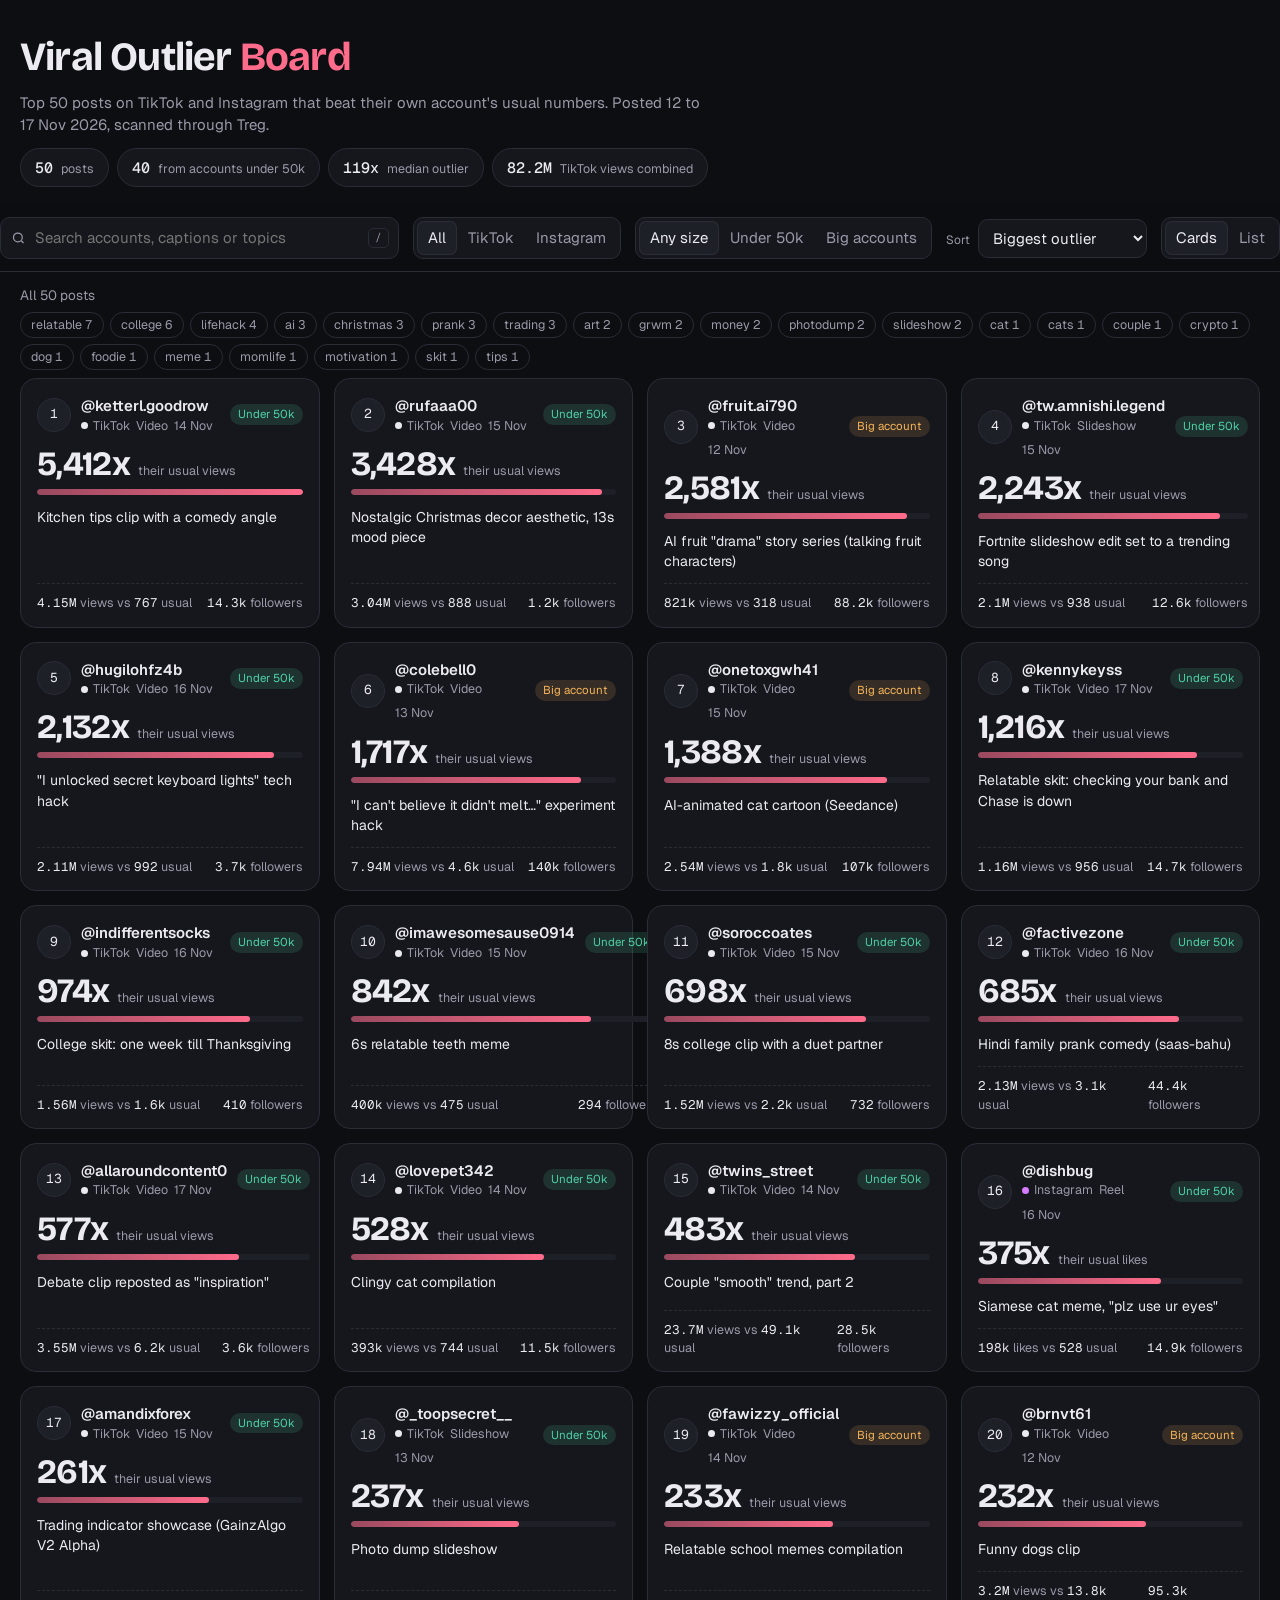
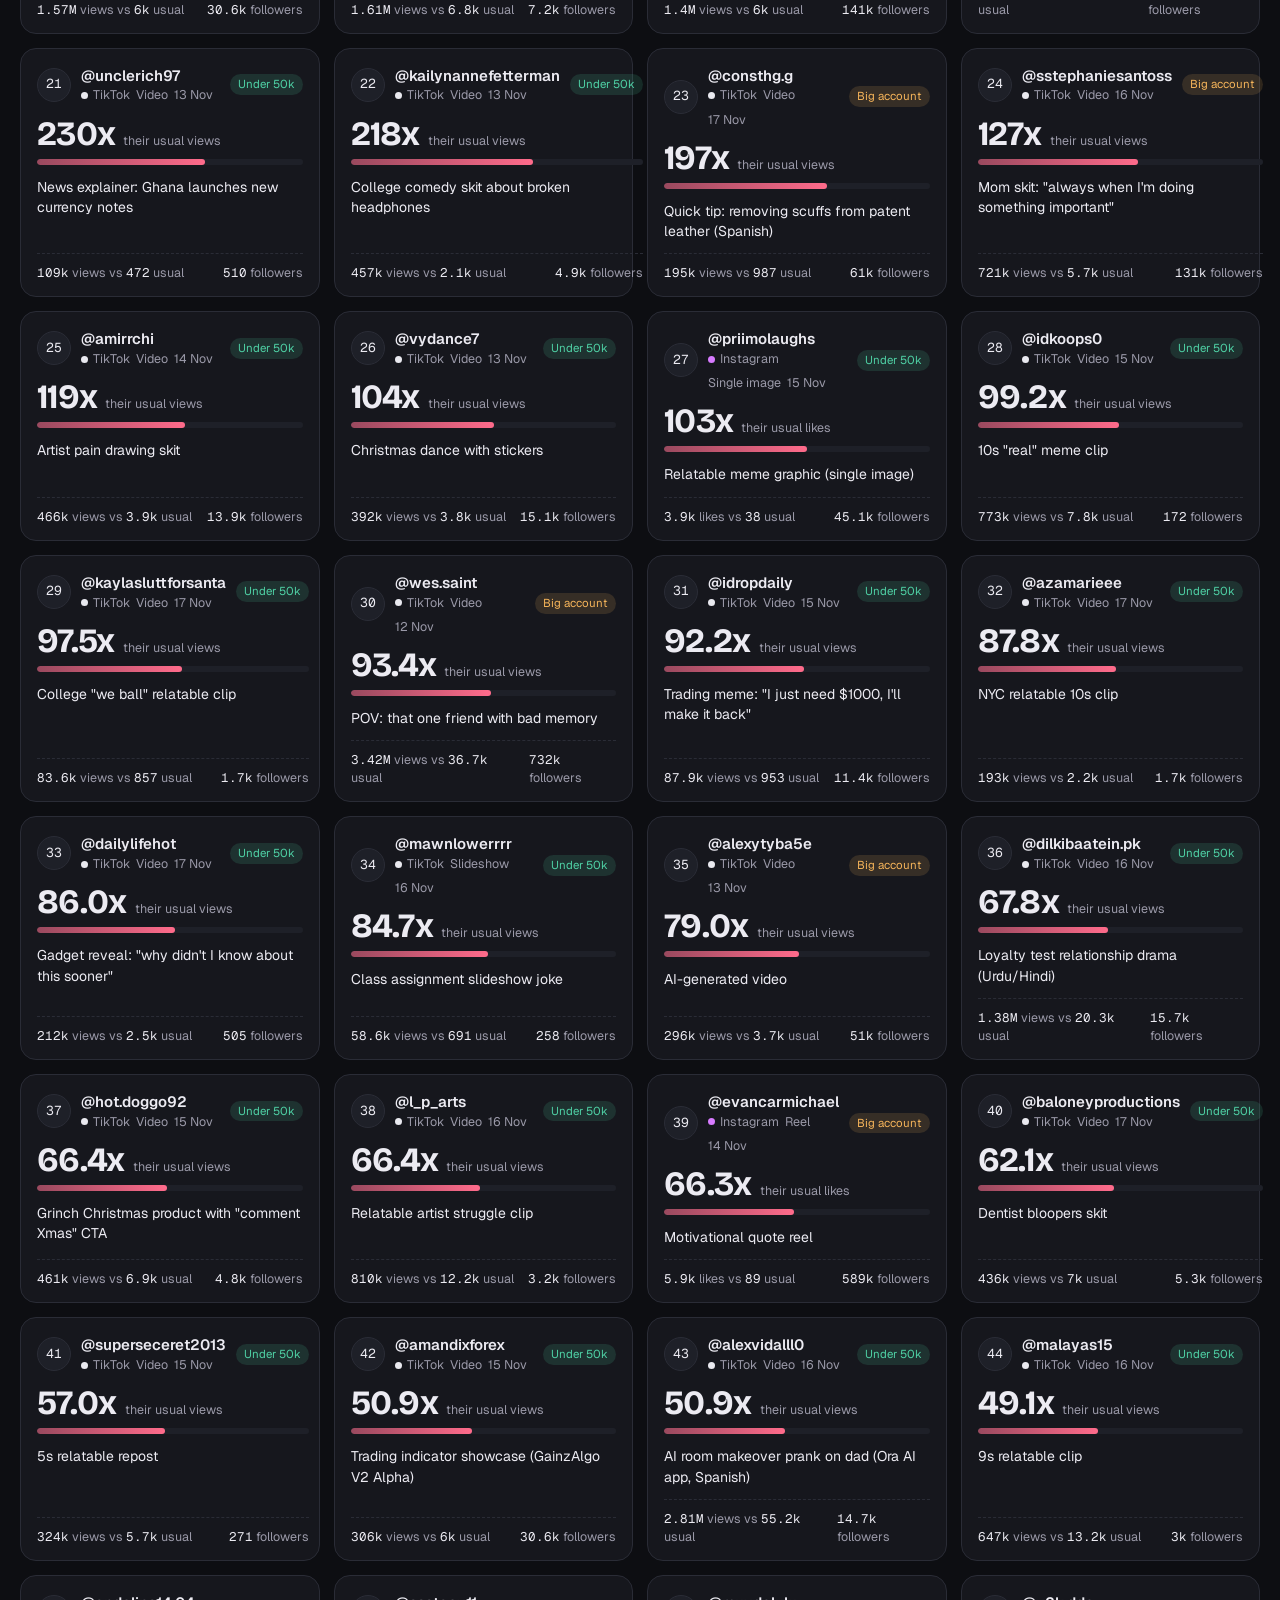
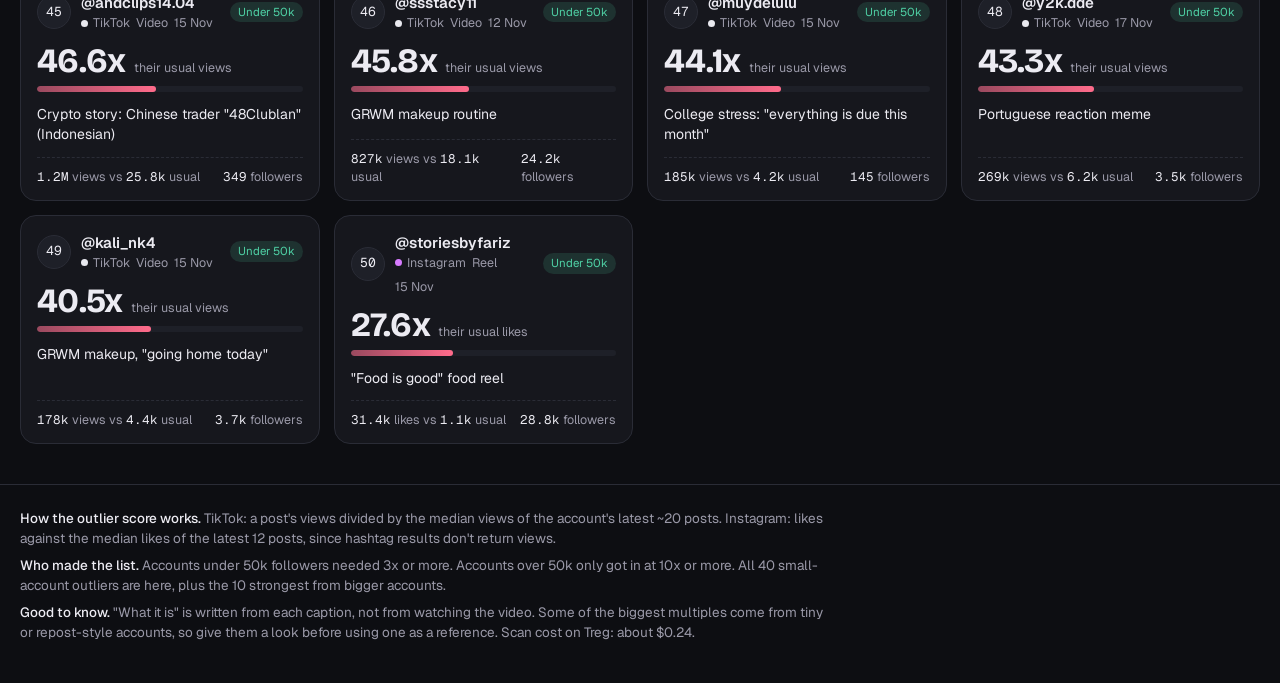
==== index.html @ 6c0274ca "Add Viral Outlier Board for the 12-17 Nov 2026 scan Browsable page of the top 50 TikTok and Instagra" ====
<!DOCTYPE html>
<html lang="en">
<head>
<meta charset="utf-8">
<meta name="viewport" content="width=device-width, initial-scale=1">
<title>Viral Outlier Board</title>
<link rel="preconnect" href="https://fonts.googleapis.com">
<link rel="preconnect" href="https://fonts.gstatic.com" crossorigin>
<link href="https://fonts.googleapis.com/css2?family=Bricolage+Grotesque:opsz,wght@12..96,500;12..96,700&family=Geist:wght@400;500;600&family=Geist+Mono:wght@400;500&display=swap" rel="stylesheet">
<style>
:root {
  /* Layout idea: slim summary, sticky filter rail, card grid that opens a side drawer per post */
  --bg: #0d0e12;
  --surface: #16171d;
  --surface-2: #1e2028;
  --line: #2a2c36;
  --text: #ecebf2;
  --muted: #9a99a8;
  --accent: #ff6b8b;
  --small: #4fd1a5;
  --big: #f5b45a;
  --tt: #e9e9ef;
  --ig: #d77bff;
  --font-display: "Bricolage Grotesque", "Segoe UI", system-ui, sans-serif;
  --font-body: "Geist", "Segoe UI", system-ui, sans-serif;
  --font-mono: "Geist Mono", ui-monospace, "SFMono-Regular", Menlo, monospace;
  color-scheme: dark;
}
* { box-sizing: border-box; }
html, body { margin: 0; background: var(--bg); color: var(--text); font-family: var(--font-body); font-size: 15px; line-height: 1.45; }
a { color: inherit; }
button, input, select { font: inherit; color: inherit; }
:focus-visible { outline: 2px solid var(--accent); outline-offset: 2px; }
.num { font-family: var(--font-mono); font-variant-numeric: tabular-nums; }

.wrap { max-width: 1320px; margin: 0 auto; padding: 0 20px; }

header.top { padding-top: 28px; padding-bottom: 18px; display: grid; gap: 18px; }
.title-row { display: flex; flex-wrap: wrap; align-items: flex-end; justify-content: space-between; gap: 12px 24px; }
h1 { font-family: var(--font-display); font-weight: 700; font-size: clamp(28px, 4vw, 40px); letter-spacing: -0.02em; margin: 0; text-wrap: balance; }
h1 span { color: var(--accent); }
.sub { color: var(--muted); margin: 6px 0 0; max-width: 68ch; }
.stats { display: flex; flex-wrap: wrap; gap: 8px; }
.stat { display: flex; align-items: baseline; gap: 8px; padding: 8px 14px; border: 1px solid var(--line); border-radius: 999px; background: var(--surface); white-space: nowrap; }
.stat b { font-family: var(--font-mono); font-weight: 500; font-size: 15px; }
.stat small { color: var(--muted); font-size: 12.5px; }

.rail { position: sticky; top: 0; z-index: 20; background: color-mix(in srgb, var(--bg) 92%, transparent); backdrop-filter: blur(8px); border-bottom: 1px solid var(--line); }
.rail-inner { display: flex; flex-wrap: wrap; align-items: center; gap: 10px 14px; padding: 12px 0; }
.search { flex: 1 1 240px; position: relative; }
.search input { width: 100%; padding: 9px 12px 9px 34px; background: var(--surface); border: 1px solid var(--line); border-radius: 10px; }
.search svg { position: absolute; left: 11px; top: 50%; transform: translateY(-50%); color: var(--muted); }
.search kbd { position: absolute; right: 10px; top: 50%; transform: translateY(-50%); font-family: var(--font-mono); font-size: 11px; color: var(--muted); border: 1px solid var(--line); border-radius: 5px; padding: 1px 6px; }
.seg { display: inline-flex; background: var(--surface); border: 1px solid var(--line); border-radius: 10px; padding: 3px; }
.seg button { border: 0; background: transparent; padding: 6px 11px; border-radius: 7px; cursor: pointer; color: var(--muted); white-space: nowrap; }
.seg button[aria-pressed="true"] { background: var(--surface-2); color: var(--text); box-shadow: inset 0 0 0 1px var(--line); }
.seg button:hover { color: var(--text); }
.ctl-label { font-size: 12px; color: var(--muted); margin-right: 4px; }
select { background: var(--surface); border: 1px solid var(--line); border-radius: 10px; padding: 8px 10px; cursor: pointer; }
.result-line { display: flex; justify-content: space-between; align-items: center; gap: 10px; padding: 14px 0 6px; color: var(--muted); font-size: 13.5px; }
.chip-row { display: flex; flex-wrap: wrap; gap: 6px; }
.chip { border: 1px solid var(--line); background: transparent; border-radius: 999px; padding: 3px 10px; font-size: 12.5px; color: var(--muted); cursor: pointer; }
.chip:hover { color: var(--text); border-color: var(--muted); }
.chip.on { color: var(--bg); background: var(--accent); border-color: var(--accent); }
.linkish { background: none; border: 0; color: var(--accent); cursor: pointer; padding: 0; font-size: 13.5px; }

/* Grid of posts */
.grid { display: grid; grid-template-columns: repeat(auto-fill, minmax(290px, 1fr)); gap: 14px; padding: 8px 0 40px; }
.card { position: relative; display: grid; grid-template-rows: auto auto 1fr auto; gap: 12px; text-align: left; padding: 16px 16px 14px; background: var(--surface); border: 1px solid var(--line); border-radius: 16px; cursor: pointer; transition: border-color .15s, transform .15s; }
.card:hover { border-color: #444756; transform: translateY(-2px); }
.card-head { display: flex; align-items: center; gap: 10px; }
.rank { flex: none; width: 34px; height: 34px; border-radius: 50%; display: grid; place-items: center; font-family: var(--font-mono); font-size: 13px; background: var(--surface-2); border: 1px solid var(--line); }
.who { min-width: 0; flex: 1; }
.handle { font-weight: 600; white-space: nowrap; overflow: hidden; text-overflow: ellipsis; }
.meta { color: var(--muted); font-size: 12.5px; display: flex; gap: 6px; flex-wrap: wrap; }
.plat { display: inline-flex; align-items: center; gap: 5px; }
.dot { width: 7px; height: 7px; border-radius: 50%; display: inline-block; }
.dot.tt { background: var(--tt); }
.dot.ig { background: var(--ig); }
.size-tag { font-size: 11.5px; padding: 2px 8px; border-radius: 999px; white-space: nowrap; }
.size-tag.small { color: var(--small); background: color-mix(in srgb, var(--small) 14%, transparent); }
.size-tag.big { color: var(--big); background: color-mix(in srgb, var(--big) 14%, transparent); }

.hero { display: grid; gap: 8px; }
.mult { display: flex; align-items: baseline; gap: 8px; }
.mult b { font-family: var(--font-display); font-weight: 700; font-size: 34px; letter-spacing: -0.02em; line-height: 1; }
.mult small { color: var(--muted); font-size: 12.5px; }
.meter { height: 6px; border-radius: 999px; background: var(--surface-2); overflow: hidden; }
.meter i { display: block; height: 100%; border-radius: 999px; background: linear-gradient(90deg, color-mix(in srgb, var(--accent) 55%, transparent), var(--accent)); }
.note { margin: 0; color: var(--text); font-size: 14px; }
.foot { display: flex; justify-content: space-between; align-items: center; gap: 8px; padding-top: 10px; border-top: 1px dashed var(--line); font-size: 12.5px; color: var(--muted); }
.foot .num { color: var(--text); }

/* List view */
.list { display: none; padding: 8px 0 40px; }
.list.show { display: block; }
.grid.hide { display: none; }
.row { display: grid; grid-template-columns: 44px minmax(150px, 1.3fr) 110px 100px minmax(160px, 2fr) 120px 100px; gap: 12px; align-items: center; padding: 10px 12px; border-bottom: 1px solid var(--line); cursor: pointer; }
.row:hover { background: var(--surface); }
.row.head { cursor: default; color: var(--muted); font-size: 12px; text-transform: uppercase; letter-spacing: .04em; position: sticky; top: 61px; background: var(--bg); z-index: 5; }
.row.head:hover { background: var(--bg); }
.row .r-mult { font-family: var(--font-display); font-weight: 700; font-size: 18px; }
.row .ellip { white-space: nowrap; overflow: hidden; text-overflow: ellipsis; }
.list-scroll { overflow-x: auto; }
.list-scroll > div { min-width: 860px; }

.empty { padding: 60px 0; text-align: center; color: var(--muted); display: none; }
.empty.show { display: block; }

/* Drawer */
.scrim { position: fixed; inset: 0; background: rgba(5,5,8,.6); opacity: 0; pointer-events: none; transition: opacity .2s; z-index: 40; }
.scrim.open { opacity: 1; pointer-events: auto; }
.drawer { position: fixed; top: 0; right: 0; height: 100%; width: min(480px, 100%); background: var(--surface); border-left: 1px solid var(--line); transform: translateX(100%); transition: transform .22s ease; z-index: 50; display: flex; flex-direction: column; }
.drawer.open { transform: translateX(0); }
.d-top { display: flex; align-items: center; justify-content: space-between; gap: 8px; padding: 14px 16px; border-bottom: 1px solid var(--line); }
.d-nav { display: flex; gap: 6px; }
.icon-btn { width: 34px; height: 34px; display: grid; place-items: center; border-radius: 50%; border: 1px solid var(--line); background: var(--surface-2); cursor: pointer; }
.icon-btn:hover { border-color: var(--muted); }
.icon-btn:disabled { opacity: .35; cursor: default; }
.d-body { padding: 18px 18px 28px; overflow-y: auto; display: grid; gap: 20px; align-content: start; }
.d-title { display: grid; gap: 6px; }
.d-title h2 { font-family: var(--font-display); font-size: 24px; margin: 0; letter-spacing: -0.01em; word-break: break-word; }
.d-big { display: flex; align-items: baseline; gap: 10px; }
.d-big b { font-family: var(--font-display); font-size: 52px; line-height: 1; letter-spacing: -0.03em; color: var(--accent); }
.compare { display: grid; gap: 10px; }
.cmp-row { display: grid; grid-template-columns: 96px 1fr auto; gap: 10px; align-items: center; font-size: 13px; }
.cmp-row .bar { height: 10px; border-radius: 999px; background: var(--surface-2); overflow: hidden; }
.cmp-row .bar i { display: block; height: 100%; border-radius: 999px; }
.facts { display: grid; grid-template-columns: 1fr 1fr; gap: 1px; background: var(--line); border: 1px solid var(--line); border-radius: 12px; overflow: hidden; }
.fact { background: var(--surface); padding: 10px 12px; display: grid; gap: 2px; }
.fact small { color: var(--muted); font-size: 12px; }
.section-label { font-size: 12px; color: var(--muted); text-transform: uppercase; letter-spacing: .05em; margin: 0 0 6px; }
.caption { margin: 0; padding: 12px 14px; background: var(--surface-2); border-radius: 12px; font-size: 13.5px; color: var(--text); word-break: break-word; }
.actions { display: flex; flex-wrap: wrap; gap: 8px; }
.btn { display: inline-flex; align-items: center; gap: 8px; padding: 10px 16px; border-radius: 999px; border: 1px solid var(--line); background: var(--surface-2); text-decoration: none; cursor: pointer; font-weight: 500; }
.btn.primary { background: var(--accent); border-color: var(--accent); color: #1a0a10; }
.btn:hover { filter: brightness(1.08); }
.embed { border-radius: 14px; overflow: hidden; border: 1px solid var(--line); background: #000; }
.embed iframe { display: block; width: 100%; border: 0; }
.embed-note { font-size: 12.5px; color: var(--muted); margin: 0; }
.toast { position: fixed; left: 50%; bottom: 24px; transform: translateX(-50%) translateY(20px); background: var(--text); color: var(--bg); padding: 8px 16px; border-radius: 999px; font-size: 13.5px; opacity: 0; transition: all .2s; z-index: 60; pointer-events: none; }
.toast.show { opacity: 1; transform: translateX(-50%) translateY(0); }

footer.method { border-top: 1px solid var(--line); padding-top: 24px; padding-bottom: 40px; color: var(--muted); font-size: 13.5px; display: grid; gap: 8px; }
footer.method p { margin: 0; max-width: 90ch; }
footer.method b { color: var(--text); font-weight: 500; }

@media (max-width: 640px) {
  .seg button { padding: 6px 8px; }
  .d-big b { font-size: 44px; }
  .row.head { top: 0; }
}
@media (prefers-reduced-motion: reduce) {
  * { transition: none !important; }
}
</style>
</head>
<body>
<header class="top wrap">
  <div class="title-row">
    <div>
      <h1>Viral Outlier <span>Board</span></h1>
      <p class="sub">Top 50 posts on TikTok and Instagram that beat their own account's usual numbers. Posted 12 to 17 Nov 2026, scanned through Treg.</p>
    </div>
    <div class="stats" id="stats"></div>
  </div>
</header>

<div class="rail">
  <div class="wrap rail-inner">
    <label class="search" for="q">
      <svg width="15" height="15" viewBox="0 0 24 24" fill="none" stroke="currentColor" stroke-width="2" aria-hidden="true"><circle cx="11" cy="11" r="7"/><path d="m20 20-3.5-3.5"/></svg>
      <input id="q" type="search" placeholder="Search accounts, captions or topics" autocomplete="off">
      <kbd>/</kbd>
    </label>
    <div class="seg" role="group" aria-label="Platform" id="segPlat">
      <button type="button" data-v="all" aria-pressed="true">All</button>
      <button type="button" data-v="TikTok" aria-pressed="false">TikTok</button>
      <button type="button" data-v="Instagram" aria-pressed="false">Instagram</button>
    </div>
    <div class="seg" role="group" aria-label="Account size" id="segSize">
      <button type="button" data-v="all" aria-pressed="true">Any size</button>
      <button type="button" data-v="small" aria-pressed="false">Under 50k</button>
      <button type="button" data-v="big" aria-pressed="false">Big accounts</button>
    </div>
    <div>
      <label class="ctl-label" for="sort">Sort</label>
      <select id="sort">
        <option value="mult">Biggest outlier</option>
        <option value="metric">Most views / likes</option>
        <option value="newest">Newest first</option>
        <option value="followers">Smallest account</option>
      </select>
    </div>
    <div class="seg" role="group" aria-label="View" id="segView">
      <button type="button" data-v="grid" aria-pressed="true">Cards</button>
      <button type="button" data-v="list" aria-pressed="false">List</button>
    </div>
  </div>
</div>

<main class="wrap">
  <div class="result-line">
    <span id="count"></span>
    <button type="button" class="linkish" id="reset" hidden>Clear filters</button>
  </div>
  <div class="chip-row" id="topics" aria-label="Filter by topic"></div>
  <div class="grid" id="grid"></div>
  <div class="list" id="list"><div class="list-scroll"><div id="listInner"></div></div></div>
  <div class="empty" id="empty">No posts match these filters. <button type="button" class="linkish" id="reset2">Clear filters</button></div>
</main>

<footer class="method wrap">
  <p><b>How the outlier score works.</b> TikTok: a post's views divided by the median views of the account's latest ~20 posts. Instagram: likes against the median likes of the latest 12 posts, since hashtag results don't return views.</p>
  <p><b>Who made the list.</b> Accounts under 50k followers needed 3x or more. Accounts over 50k only got in at 10x or more. All 40 small-account outliers are here, plus the 10 strongest from bigger accounts.</p>
  <p><b>Good to know.</b> "What it is" is written from each caption, not from watching the video. Some of the biggest multiples come from tiny or repost-style accounts, so give them a look before using one as a reference. Scan cost on Treg: about $0.24.</p>
</footer>

<div class="scrim" id="scrim"></div>
<aside class="drawer" id="drawer" aria-hidden="true" aria-labelledby="dHandle">
  <div class="d-top">
    <div class="d-nav">
      <button type="button" class="icon-btn" id="prev" aria-label="Previous post">
        <svg width="16" height="16" viewBox="0 0 24 24" fill="none" stroke="currentColor" stroke-width="2" aria-hidden="true"><path d="m15 18-6-6 6-6"/></svg>
      </button>
      <button type="button" class="icon-btn" id="next" aria-label="Next post">
        <svg width="16" height="16" viewBox="0 0 24 24" fill="none" stroke="currentColor" stroke-width="2" aria-hidden="true"><path d="m9 18 6-6-6-6"/></svg>
      </button>
    </div>
    <span class="meta" id="dPos"></span>
    <button type="button" class="icon-btn" id="close" aria-label="Close">
      <svg width="16" height="16" viewBox="0 0 24 24" fill="none" stroke="currentColor" stroke-width="2" aria-hidden="true"><path d="M18 6 6 18M6 6l12 12"/></svg>
    </button>
  </div>
  <div class="d-body" id="dBody"></div>
</aside>
<div class="toast" id="toast" role="status" aria-live="polite"></div>

<script>
const DATA = [{"rank": 1, "handle": "ketterl.goodrow", "platform": "TikTok", "format": "Video", "mult": 5412.3, "metric": 4151237, "median": 767, "followers": 14338, "small": true, "posted": "2026-11-14", "url": "https://www.tiktok.com/@ketterl.goodrow/video/7707971933253553422", "note": "Kitchen tips clip with a comedy angle", "caption": "Kitchen tips #funnyvideo #tips #cooking", "topic": "lifehack", "basis": "views", "postId": "7707971933253553422", "duration": 0}, {"rank": 2, "handle": "rufaaa00", "platform": "TikTok", "format": "Video", "mult": 3428.3, "metric": 3044360, "median": 888, "followers": 1219, "small": true, "posted": "2026-11-15", "url": "https://www.tiktok.com/@rufaaa00/video/7708205983478091021", "note": "Nostalgic Christmas decor aesthetic, 13s mood piece", "caption": "#christmas #nostalgia #christmasdecor #aesthetic #winter", "topic": "christmas", "basis": "views", "postId": "7708205983478091021", "duration": 13}, {"rank": 3, "handle": "fruit.ai790", "platform": "TikTok", "format": "Video", "mult": 2580.5, "metric": 820598, "median": 318, "followers": 88160, "small": false, "posted": "2026-11-12", "url": "https://www.tiktok.com/@fruit.ai790/video/7707271216750513438", "note": "AI fruit \"drama\" story series (talking fruit characters)", "caption": "#fruitai #aifruit #fruitdrama #aifruitstories", "topic": "ai", "basis": "views", "postId": "7707271216750513438", "duration": 90}, {"rank": 4, "handle": "tw.amnishi.legend", "platform": "TikTok", "format": "Slideshow", "mult": 2242.6, "metric": 2103593, "median": 938, "followers": 12609, "small": true, "posted": "2026-11-15", "url": "https://www.tiktok.com/@tw.amnishi.legend/video/7708309104938290440", "note": "Fortnite slideshow edit set to a trending song", "caption": "Fortnite PirateToken edit, song: Cradles (Hoodtrap), #slideshow", "topic": "slideshow", "basis": "views", "postId": "7708309104938290440", "duration": 12}, {"rank": 5, "handle": "hugilohfz4b", "platform": "TikTok", "format": "Video", "mult": 2131.9, "metric": 2114837, "median": 992, "followers": 3689, "small": true, "posted": "2026-11-16", "url": "https://www.tiktok.com/@hugilohfz4b/video/7708780044482563350", "note": "\"I unlocked secret keyboard lights\" tech hack", "caption": "I Unlocked Secret Keyboard Lights! #lifehacks #DIY #keyboard", "topic": "lifehack", "basis": "views", "postId": "7708780044482563350", "duration": 11}, {"rank": 6, "handle": "colebell0", "platform": "TikTok", "format": "Video", "mult": 1716.5, "metric": 7935365, "median": 4623, "followers": 139678, "small": false, "posted": "2026-11-13", "url": "https://www.tiktok.com/@colebell0/video/7707461903852784909", "note": "\"I can't believe it didn't melt…\" experiment hack", "caption": "I can't believe it didn't melt… #lifehackvideo #factorcap", "topic": "lifehack", "basis": "views", "postId": "7707461903852784909", "duration": 64}, {"rank": 7, "handle": "onetoxgwh41", "platform": "TikTok", "format": "Video", "mult": 1387.5, "metric": 2539149, "median": 1830, "followers": 107380, "small": false, "posted": "2026-11-15", "url": "https://www.tiktok.com/@onetoxgwh41/video/7708101783004007694", "note": "AI-animated cat cartoon (Seedance)", "caption": "#ai #animation #cartoon #seedance (AI cat cartoon)", "topic": "ai", "basis": "views", "postId": "7708101783004007694", "duration": 27}, {"rank": 8, "handle": "kennykeyss", "platform": "TikTok", "format": "Video", "mult": 1216.3, "metric": 1162813, "median": 956, "followers": 14734, "small": true, "posted": "2026-11-17", "url": "https://www.tiktok.com/@kennykeyss/video/7708836299058449695", "note": "Relatable skit: checking your bank and Chase is down", "caption": "When you check your bank account and Chase decides it's taking the day off", "topic": "money", "basis": "views", "postId": "7708836299058449695", "duration": 11}, {"rank": 9, "handle": "indifferentsocks", "platform": "TikTok", "format": "Video", "mult": 973.8, "metric": 1557027, "median": 1599, "followers": 410, "small": true, "posted": "2026-11-16", "url": "https://www.tiktok.com/@indifferentsocks/video/7708611494044388639", "note": "College skit: one week till Thanksgiving", "caption": "One week till Thanksgiving and that's not soon enough #college", "topic": "college", "basis": "views", "postId": "7708611494044388639", "duration": 33}, {"rank": 10, "handle": "imawesomesause0914", "platform": "TikTok", "format": "Video", "mult": 842.2, "metric": 400025, "median": 475, "followers": 294, "small": true, "posted": "2026-11-15", "url": "https://www.tiktok.com/@imawesomesause0914/video/7708159740999683359", "note": "6s relatable teeth meme", "caption": "So relatable #relatable #teeth #funny", "topic": "relatable", "basis": "views", "postId": "7708159740999683359", "duration": 6}, {"rank": 11, "handle": "soroccoates", "platform": "TikTok", "format": "Video", "mult": 698.3, "metric": 1523711, "median": 2182, "followers": 732, "small": true, "posted": "2026-11-15", "url": "https://www.tiktok.com/@soroccoates/video/7708094630235098382", "note": "8s college clip with a duet partner", "caption": "#fyp #college @tommy dinardo", "topic": "college", "basis": "views", "postId": "7708094630235098382", "duration": 8}, {"rank": 12, "handle": "factivezone", "platform": "TikTok", "format": "Video", "mult": 685.3, "metric": 2131842, "median": 3111, "followers": 44395, "small": true, "posted": "2026-11-16", "url": "https://www.tiktok.com/@factivezone/video/7708600313745378590", "note": "Hindi family prank comedy (saas-bahu)", "caption": "Tiktok Foryou Trick / Funny pranks videos #comedyindia #saasbahu", "topic": "prank", "basis": "views", "postId": "7708600313745378590", "duration": 118}, {"rank": 13, "handle": "allaroundcontent0", "platform": "TikTok", "format": "Video", "mult": 576.6, "metric": 3548883, "median": 6155, "followers": 3560, "small": true, "posted": "2026-11-17", "url": "https://www.tiktok.com/@allaroundcontent0/video/7708799793677585694", "note": "Debate clip reposted as \"inspiration\"", "caption": "Inspiration #myron #Love #debate #college", "topic": "college", "basis": "views", "postId": "7708799793677585694", "duration": 59}, {"rank": 14, "handle": "lovepet342", "platform": "TikTok", "format": "Video", "mult": 527.8, "metric": 392694, "median": 744, "followers": 11491, "small": true, "posted": "2026-11-14", "url": "https://www.tiktok.com/@lovepet342/video/7707961737399651614", "note": "Clingy cat compilation", "caption": "When you have clingy cat #funny #cat #catsoftiktok", "topic": "cat", "basis": "views", "postId": "7707961737399651614", "duration": 112}, {"rank": 15, "handle": "twins_street", "platform": "TikTok", "format": "Video", "mult": 482.9, "metric": 23706775, "median": 49092, "followers": 28503, "small": true, "posted": "2026-11-14", "url": "https://www.tiktok.com/@twins_street/video/7708024943325220128", "note": "Couple \"smooth\" trend, part 2", "caption": "Partie 2 : Smooth #couple #viral #trend", "topic": "couple", "basis": "views", "postId": "7708024943325220128", "duration": 7}, {"rank": 16, "handle": "dishbug", "platform": "Instagram", "format": "Reel", "mult": 375.4, "metric": 198230, "median": 528, "followers": 14855, "small": true, "posted": "2026-11-16", "url": "https://www.instagram.com/p/Dfxp0xUNhfk/", "note": "Siamese cat meme, \"plz use ur eyes\"", "caption": "plz use ur eyes.. #cats #siamesecat", "topic": "cats", "basis": "likes", "postId": "Dfxp0xUNhfk", "duration": null}, {"rank": 17, "handle": "amandixforex", "platform": "TikTok", "format": "Video", "mult": 260.8, "metric": 1567482, "median": 6011, "followers": 30592, "small": true, "posted": "2026-11-15", "url": "https://www.tiktok.com/@amandixforex/video/7708187120459943182", "note": "Trading indicator showcase (GainzAlgo V2 Alpha)", "caption": "I always use the Gainzalgo V2 Alpha indicator #crypto #forex #tradingview", "topic": "trading", "basis": "views", "postId": "7708187120459943182", "duration": 51}, {"rank": 18, "handle": "_toopsecret__", "platform": "TikTok", "format": "Slideshow", "mult": 236.9, "metric": 1605285, "median": 6775, "followers": 7227, "small": true, "posted": "2026-11-13", "url": "https://www.tiktok.com/@_toopsecret__/video/7707364605227453718", "note": "Photo dump slideshow", "caption": "#dump #anuel #photosdumps (photo dump)", "topic": "photodump", "basis": "views", "postId": "7707364605227453718", "duration": 38}, {"rank": 19, "handle": "fawizzy_official", "platform": "TikTok", "format": "Video", "mult": 233.2, "metric": 1403677, "median": 6020, "followers": 140519, "small": false, "posted": "2026-11-14", "url": "https://www.tiktok.com/@fawizzy_official/video/7708009634858061062", "note": "Relatable school memes compilation", "caption": "relatable school memes #fyp #joke", "topic": "relatable", "basis": "views", "postId": "7708009634858061062", "duration": 12}, {"rank": 20, "handle": "brnvt61", "platform": "TikTok", "format": "Video", "mult": 232.1, "metric": 3203017, "median": 13799, "followers": 95320, "small": false, "posted": "2026-11-12", "url": "https://www.tiktok.com/@brnvt61/video/7707238098500865293", "note": "Funny dogs clip", "caption": "The dogs #dogsoftiktok #dogsfunny", "topic": "dog", "basis": "views", "postId": "7707238098500865293", "duration": 16}, {"rank": 21, "handle": "unclerich97", "platform": "TikTok", "format": "Video", "mult": 230.2, "metric": 108677, "median": 472, "followers": 510, "small": true, "posted": "2026-11-13", "url": "https://www.tiktok.com/@unclerich97/video/7707332870855003412", "note": "News explainer: Ghana launches new currency notes", "caption": "BREAKING NEWS FROM GHANA! Ghana has officially launched its new currency notes", "topic": "money", "basis": "views", "postId": "7707332870855003412", "duration": 22}, {"rank": 22, "handle": "kailynannefetterman", "platform": "TikTok", "format": "Video", "mult": 218.3, "metric": 456874, "median": 2093, "followers": 4877, "small": true, "posted": "2026-11-13", "url": "https://www.tiktok.com/@kailynannefetterman/video/7707414976054463774", "note": "College comedy skit about broken headphones", "caption": "Featuring a big knot on my broken headphones #comedy #skit #college", "topic": "college", "basis": "views", "postId": "7707414976054463774", "duration": 21}, {"rank": 23, "handle": "consthg.g", "platform": "TikTok", "format": "Video", "mult": 197.2, "metric": 194672, "median": 987, "followers": 60966, "small": false, "posted": "2026-11-17", "url": "https://www.tiktok.com/@consthg.g/video/7708867862059830546", "note": "Quick tip: removing scuffs from patent leather (Spanish)", "caption": "La solución más rápida para quitar esos molestos rayones del charol #tips #zapatos", "topic": "tips", "basis": "views", "postId": "7708867862059830546", "duration": 16}, {"rank": 24, "handle": "sstephaniesantoss", "platform": "TikTok", "format": "Video", "mult": 126.8, "metric": 720665, "median": 5684, "followers": 131275, "small": false, "posted": "2026-11-16", "url": "https://www.tiktok.com/@sstephaniesantoss/video/7708501475143503134", "note": "Mom skit: \"always when I'm doing something important\"", "caption": "It's always when I'm doing something important #MomsofTikTok", "topic": "momlife", "basis": "views", "postId": "7708501475143503134", "duration": 24}, {"rank": 25, "handle": "amirrchi", "platform": "TikTok", "format": "Video", "mult": 119.4, "metric": 466247, "median": 3904, "followers": 13879, "small": true, "posted": "2026-11-14", "url": "https://www.tiktok.com/@amirrchi/video/7707996312230186292", "note": "Artist pain drawing skit", "caption": "#artistpain #artist #drawing #art", "topic": "art", "basis": "views", "postId": "7707996312230186292", "duration": 25}, {"rank": 26, "handle": "vydance7", "platform": "TikTok", "format": "Video", "mult": 104.2, "metric": 391698, "median": 3759, "followers": 15091, "small": true, "posted": "2026-11-13", "url": "https://www.tiktok.com/@vydance7/video/7707634164043959574", "note": "Christmas dance with stickers", "caption": "This Christmas is gonna be 🔥 #dancing #stickers #christmas", "topic": "christmas", "basis": "views", "postId": "7707634164043959574", "duration": 31}, {"rank": 27, "handle": "priimolaughs", "platform": "Instagram", "format": "Single image", "mult": 102.6, "metric": 3900, "median": 38, "followers": 45051, "small": true, "posted": "2026-11-15", "url": "https://www.instagram.com/p/Dfv8m-wxpME/", "note": "Relatable meme graphic (single image)", "caption": "#viral #relatable", "topic": "relatable", "basis": "likes", "postId": "Dfv8m-wxpME", "duration": null}, {"rank": 28, "handle": "idkoops0", "platform": "TikTok", "format": "Video", "mult": 99.2, "metric": 772535, "median": 7791, "followers": 172, "small": true, "posted": "2026-11-15", "url": "https://www.tiktok.com/@idkoops0/video/7708064571658865953", "note": "10s \"real\" meme clip", "caption": "#real #xyzabc #viral", "topic": "photodump", "basis": "views", "postId": "7708064571658865953", "duration": 10}, {"rank": 29, "handle": "kaylasluttforsanta", "platform": "TikTok", "format": "Video", "mult": 97.5, "metric": 83570, "median": 857, "followers": 1658, "small": true, "posted": "2026-11-17", "url": "https://www.tiktok.com/@kaylasluttforsanta/video/7708818901517290766", "note": "College \"we ball\" relatable clip", "caption": "we ball #college #relatable", "topic": "college", "basis": "views", "postId": "7708818901517290766", "duration": 8}, {"rank": 30, "handle": "wes.saint", "platform": "TikTok", "format": "Video", "mult": 93.4, "metric": 3424137, "median": 36655, "followers": 732129, "small": false, "posted": "2026-11-12", "url": "https://www.tiktok.com/@wes.saint/video/7707271116397579522", "note": "POV: that one friend with bad memory", "caption": "#pov #relatable #thatonefriend #badmemory", "topic": "relatable", "basis": "views", "postId": "7707271116397579522", "duration": 21}, {"rank": 31, "handle": "idropdaily", "platform": "TikTok", "format": "Video", "mult": 92.2, "metric": 87886, "median": 953, "followers": 11418, "small": true, "posted": "2026-11-15", "url": "https://www.tiktok.com/@idropdaily/video/7708121686062730518", "note": "Trading meme: \"I just need $1000, I'll make it back\"", "caption": "\"I just need $1000 I'll make it back I promise…\" #Trading #XAUUSD #Forex", "topic": "trading", "basis": "views", "postId": "7708121686062730518", "duration": 5}, {"rank": 32, "handle": "azamarieee", "platform": "TikTok", "format": "Video", "mult": 87.8, "metric": 192753, "median": 2195, "followers": 1693, "small": true, "posted": "2026-11-17", "url": "https://www.tiktok.com/@azamarieee/video/7708862047315905805", "note": "NYC relatable 10s clip", "caption": "likeeeeeeee #relatable #nyc #trending", "topic": "relatable", "basis": "views", "postId": "7708862047315905805", "duration": 10}, {"rank": 33, "handle": "dailylifehot", "platform": "TikTok", "format": "Video", "mult": 86.0, "metric": 212202, "median": 2467, "followers": 505, "small": true, "posted": "2026-11-17", "url": "https://www.tiktok.com/@dailylifehot/video/7708833453525060882", "note": "Gadget reveal: \"why didn't I know about this sooner\"", "caption": "Why didn't I know about this gadget sooner?! #lifehacks #gadgets", "topic": "lifehack", "basis": "views", "postId": "7708833453525060882", "duration": 9}, {"rank": 34, "handle": "mawnlowerrrr", "platform": "TikTok", "format": "Slideshow", "mult": 84.7, "metric": 58558, "median": 691, "followers": 258, "small": true, "posted": "2026-11-16", "url": "https://www.tiktok.com/@mawnlowerrrr/video/7708636425536703757", "note": "Class assignment slideshow joke", "caption": "DAILEY IS THE NAME OF MY CLASSMATE CHILL… very easy assignment", "topic": "slideshow", "basis": "views", "postId": "7708636425536703757", "duration": 17}, {"rank": 35, "handle": "alexytyba5e", "platform": "TikTok", "format": "Video", "mult": 79.0, "metric": 295765, "median": 3746, "followers": 51035, "small": false, "posted": "2026-11-13", "url": "https://www.tiktok.com/@alexytyba5e/video/7707610322294557982", "note": "AI-generated video", "caption": "#AIGenerated #AIVideo #MadeWithAI", "topic": "ai", "basis": "views", "postId": "7707610322294557982", "duration": 15}, {"rank": 36, "handle": "dilkibaatein.pk", "platform": "TikTok", "format": "Video", "mult": 67.8, "metric": 1378485, "median": 20317, "followers": 15678, "small": true, "posted": "2026-11-16", "url": "https://www.tiktok.com/@dilkibaatein.pk/video/7708622423582657814", "note": "Loyalty test relationship drama (Urdu/Hindi)", "caption": "Dil ke baatein, Loyalty test me khula sach ya phir shak? #LoyaltyTest", "topic": "prank", "basis": "views", "postId": "7708622423582657814", "duration": 153}, {"rank": 37, "handle": "hot.doggo92", "platform": "TikTok", "format": "Video", "mult": 66.4, "metric": 460936, "median": 6938, "followers": 4786, "small": true, "posted": "2026-11-15", "url": "https://www.tiktok.com/@hot.doggo92/video/7708372287614930189", "note": "Grinch Christmas product with \"comment Xmas\" CTA", "caption": "Comment \"Xmas\" if you NEED this! #grinch #christmas", "topic": "christmas", "basis": "views", "postId": "7708372287614930189", "duration": 13}, {"rank": 38, "handle": "l_p_arts", "platform": "TikTok", "format": "Video", "mult": 66.4, "metric": 810083, "median": 12200, "followers": 3195, "small": true, "posted": "2026-11-16", "url": "https://www.tiktok.com/@l_p_arts/video/7708566370811776278", "note": "Relatable artist struggle clip", "caption": "Smh #arttiktok", "topic": "art", "basis": "views", "postId": "7708566370811776278", "duration": 23}, {"rank": 39, "handle": "evancarmichael", "platform": "Instagram", "format": "Reel", "mult": 66.3, "metric": 5905, "median": 89, "followers": 589253, "small": false, "posted": "2026-11-14", "url": "https://www.instagram.com/p/DftLwcoAicB/", "note": "Motivational quote reel", "caption": "#motivationalquotes #motivation #inspiration", "topic": "motivation", "basis": "likes", "postId": "DftLwcoAicB", "duration": null}, {"rank": 40, "handle": "baloneyproductions", "platform": "TikTok", "format": "Video", "mult": 62.1, "metric": 435647, "median": 7010, "followers": 5256, "small": true, "posted": "2026-11-17", "url": "https://www.tiktok.com/@baloneyproductions/video/7708935799416376607", "note": "Dentist bloopers skit", "caption": "Average dentist bloopers #skit #bloopers", "topic": "skit", "basis": "views", "postId": "7708935799416376607", "duration": 122}, {"rank": 41, "handle": "superseceret2013", "platform": "TikTok", "format": "Video", "mult": 57.0, "metric": 324438, "median": 5692, "followers": 271, "small": true, "posted": "2026-11-15", "url": "https://www.tiktok.com/@superseceret2013/video/7708138679037857056", "note": "5s relatable repost", "caption": "#funny #repost #relatable", "topic": "relatable", "basis": "views", "postId": "7708138679037857056", "duration": 5}, {"rank": 42, "handle": "amandixforex", "platform": "TikTok", "format": "Video", "mult": 50.9, "metric": 306154, "median": 6011, "followers": 30592, "small": true, "posted": "2026-11-15", "url": "https://www.tiktok.com/@amandixforex/video/7708227410214292767", "note": "Trading indicator showcase (GainzAlgo V2 Alpha)", "caption": "The indicator is called GainzAlgo V2 Alpha. #trading #forex #xauusd", "topic": "trading", "basis": "views", "postId": "7708227410214292767", "duration": 19}, {"rank": 43, "handle": "alexvidalll0", "platform": "TikTok", "format": "Video", "mult": 50.9, "metric": 2811119, "median": 55247, "followers": 14722, "small": true, "posted": "2026-11-16", "url": "https://www.tiktok.com/@alexvidalll0/video/7708735404446338326", "note": "AI room makeover prank on dad (Ora AI app, Spanish)", "caption": "la app es Ora AI para los que preguntan… mi padre solo quería la entrada un metro más ancha", "topic": "prank", "basis": "views", "postId": "7708735404446338326", "duration": 80}, {"rank": 44, "handle": "malayas15", "platform": "TikTok", "format": "Video", "mult": 49.1, "metric": 646919, "median": 13187, "followers": 3002, "small": true, "posted": "2026-11-16", "url": "https://www.tiktok.com/@malayas15/video/7708448442376391949", "note": "9s relatable clip", "caption": "#fyp #hg #relateable", "topic": "relatable", "basis": "views", "postId": "7708448442376391949", "duration": 9}, {"rank": 45, "handle": "andclips14.04", "platform": "TikTok", "format": "Video", "mult": 46.6, "metric": 1202636, "median": 25818, "followers": 349, "small": true, "posted": "2026-11-15", "url": "https://www.tiktok.com/@andclips14.04/video/7708420821533871380", "note": "Crypto story: Chinese trader \"48Clublan\" (Indonesian)", "caption": "Seorang trader kripto asal China yang dikenal dengan nama 48Clublan…", "topic": "crypto", "basis": "views", "postId": "7708420821533871380", "duration": 24}, {"rank": 46, "handle": "ssstacy11", "platform": "TikTok", "format": "Video", "mult": 45.8, "metric": 826618, "median": 18060, "followers": 24219, "small": true, "posted": "2026-11-12", "url": "https://www.tiktok.com/@ssstacy11/video/7707179433832074502", "note": "GRWM makeup routine", "caption": "#GRWM #makeup #routine", "topic": "grwm", "basis": "views", "postId": "7707179433832074502", "duration": 33}, {"rank": 47, "handle": "muydelulu", "platform": "TikTok", "format": "Video", "mult": 44.1, "metric": 184930, "median": 4196, "followers": 145, "small": true, "posted": "2026-11-15", "url": "https://www.tiktok.com/@muydelulu/video/7708148552328924436", "note": "College stress: \"everything is due this month\"", "caption": "Why is everything and its mother due this month :/ #collegestudent #studytok", "topic": "college", "basis": "views", "postId": "7708148552328924436", "duration": 18}, {"rank": 48, "handle": "y2k.dde", "platform": "TikTok", "format": "Video", "mult": 43.3, "metric": 268980, "median": 6208, "followers": 3526, "small": true, "posted": "2026-11-17", "url": "https://www.tiktok.com/@y2k.dde/video/7708882819858173191", "note": "Portuguese reaction meme", "caption": "gente eu tô morrendo KKKKKKKKK tadinha #meme", "topic": "meme", "basis": "views", "postId": "7708882819858173191", "duration": 76}, {"rank": 49, "handle": "kali_nk4", "platform": "TikTok", "format": "Video", "mult": 40.5, "metric": 177940, "median": 4396, "followers": 3736, "small": true, "posted": "2026-11-15", "url": "https://www.tiktok.com/@kali_nk4/video/7708112118163262741", "note": "GRWM makeup, \"going home today\"", "caption": "Going home tdy #makeup #grwm", "topic": "grwm", "basis": "views", "postId": "7708112118163262741", "duration": 55}, {"rank": 50, "handle": "storiesbyfariz", "platform": "Instagram", "format": "Reel", "mult": 27.6, "metric": 31400, "median": 1136, "followers": 28810, "small": true, "posted": "2026-11-15", "url": "https://www.instagram.com/p/Dfv4rHDqLCv/", "note": "\"Food is good\" food reel", "caption": "Food is good", "topic": "foodie", "basis": "likes", "postId": "Dfv4rHDqLCv", "duration": null}];

const fmtN = n => n >= 1e6 ? (n / 1e6).toFixed(n >= 1e7 ? 1 : 2).replace(/\.?0+$/, '') + 'M'
  : n >= 1e3 ? (n / 1e3).toFixed(n >= 1e5 ? 0 : 1).replace(/\.0$/, '') + 'k' : String(n);
const fmtMult = m => m >= 100 ? Math.round(m).toLocaleString('en-US') : m.toFixed(1);
const esc = s => String(s).replace(/[&<>"']/g, c => ({ '&': '&amp;', '<': '&lt;', '>': '&gt;', '"': '&quot;', "'": '&#39;' }[c]));
const dateLabel = iso => new Date(iso + 'T00:00:00').toLocaleDateString('en-GB', { day: 'numeric', month: 'short' });
const maxLog = Math.log10(Math.max(...DATA.map(d => d.mult)));
const meterPct = m => Math.max(6, Math.min(100, Math.log10(Math.max(m, 1)) / maxLog * 100));
const metricWord = d => String(d.basis).toLowerCase() === 'views' ? 'views' : 'likes';
const canEmbed = /^https?:$/.test(location.protocol) && !/claude|anthropic/i.test(location.hostname);

const state = { q: '', plat: 'all', size: 'all', sort: 'mult', view: 'grid', topic: null };
try { Object.assign(state, JSON.parse(localStorage.getItem('vob-state') || '{}'), { q: '', topic: null }); } catch (e) {}
const save = () => { try { localStorage.setItem('vob-state', JSON.stringify({ plat: state.plat, size: state.size, sort: state.sort, view: state.view })); } catch (e) {} };

let shown = [];
let openIdx = -1;

function stats() {
  const small = DATA.filter(d => d.small).length;
  const mults = DATA.map(d => d.mult).sort((a, b) => a - b);
  const med = mults[Math.floor(mults.length / 2)];
  const totalViews = DATA.filter(d => metricWord(d) === 'views').reduce((a, d) => a + d.metric, 0);
  document.getElementById('stats').innerHTML = [
    [DATA.length, 'posts'],
    [small, 'from accounts under 50k'],
    [fmtMult(med) + 'x', 'median outlier'],
    [fmtN(totalViews), 'TikTok views combined']
  ].map(([b, s]) => `<div class="stat"><b>${b}</b><small>${s}</small></div>`).join('');
}

function topics() {
  const counts = {};
  DATA.forEach(d => { counts[d.topic] = (counts[d.topic] || 0) + 1; });
  const list = Object.entries(counts).sort((a, b) => b[1] - a[1] || a[0].localeCompare(b[0]));
  document.getElementById('topics').innerHTML = list.map(([t, c]) =>
    `<button type="button" class="chip${state.topic === t ? ' on' : ''}" data-topic="${esc(t)}" aria-pressed="${state.topic === t}">${esc(t)} <span class="num">${c}</span></button>`).join('');
}

function filtered() {
  const q = state.q.trim().toLowerCase();
  let out = DATA.filter(d =>
    (state.plat === 'all' || d.platform === state.plat) &&
    (state.size === 'all' || (state.size === 'small' ? d.small : !d.small)) &&
    (!state.topic || d.topic === state.topic) &&
    (!q || [d.handle, d.note, d.caption, d.topic, d.format].join(' ').toLowerCase().includes(q)));
  const by = {
    mult: (a, b) => b.mult - a.mult,
    metric: (a, b) => b.metric - a.metric,
    newest: (a, b) => b.posted.localeCompare(a.posted) || b.mult - a.mult,
    followers: (a, b) => a.followers - b.followers
  }[state.sort];
  return out.sort(by);
}

function sizeTag(d) {
  return d.small ? '<span class="size-tag small">Under 50k</span>' : '<span class="size-tag big">Big account</span>';
}

function card(d, i) {
  return `<article class="card" tabindex="0" role="button" data-i="${i}" aria-label="Open @${esc(d.handle)}, ${fmtMult(d.mult)}x outlier">
    <div class="card-head">
      <div class="rank">${d.rank}</div>
      <div class="who">
        <div class="handle">@${esc(d.handle)}</div>
        <div class="meta"><span class="plat"><i class="dot ${d.platform === 'TikTok' ? 'tt' : 'ig'}"></i>${d.platform}</span><span>${esc(d.format)}</span><span>${dateLabel(d.posted)}</span></div>
      </div>
      ${sizeTag(d)}
    </div>
    <div class="hero">
      <div class="mult"><b>${fmtMult(d.mult)}x</b><small>their usual ${metricWord(d)}</small></div>
      <div class="meter" aria-hidden="true"><i style="width:${meterPct(d.mult)}%"></i></div>
    </div>
    <p class="note">${esc(d.note)}</p>
    <div class="foot">
      <span><span class="num">${fmtN(d.metric)}</span> ${metricWord(d)} vs <span class="num">${fmtN(d.median)}</span> usual</span>
      <span><span class="num">${fmtN(d.followers)}</span> followers</span>
    </div>
  </article>`;
}

function row(d, i) {
  return `<div class="row" tabindex="0" role="button" data-i="${i}">
    <span class="num">${d.rank}</span>
    <span class="ellip"><b>@${esc(d.handle)}</b></span>
    <span class="r-mult">${fmtMult(d.mult)}x</span>
    <span class="num">${fmtN(d.metric)}</span>
    <span class="ellip">${esc(d.note)}</span>
    <span class="meta"><i class="dot ${d.platform === 'TikTok' ? 'tt' : 'ig'}"></i> ${d.platform} · ${esc(d.format)}</span>
    <span class="num">${fmtN(d.followers)}</span>
  </div>`;
}

function render() {
  shown = filtered();
  document.getElementById('grid').innerHTML = shown.map(card).join('');
  document.getElementById('listInner').innerHTML =
    `<div class="row head"><span>#</span><span>Account</span><span>Outlier</span><span>Views/likes</span><span>What it is</span><span>Platform</span><span>Followers</span></div>` +
    shown.map(row).join('');
  const isList = state.view === 'list';
  document.getElementById('grid').classList.toggle('hide', isList);
  document.getElementById('list').classList.toggle('show', isList);
  document.getElementById('empty').classList.toggle('show', shown.length === 0);
  const filtersOn = state.q || state.plat !== 'all' || state.size !== 'all' || state.topic;
  document.getElementById('count').textContent = filtersOn ? `Showing ${shown.length} of ${DATA.length} posts` : `All ${DATA.length} posts`;
  document.getElementById('reset').hidden = !filtersOn;
  topics();
  syncSegs();
}

function syncSegs() {
  [['segPlat', 'plat'], ['segSize', 'size'], ['segView', 'view']].forEach(([id, key]) => {
    document.querySelectorAll(`#${id} button`).forEach(b => b.setAttribute('aria-pressed', String(b.dataset.v === state[key])));
  });
  document.getElementById('sort').value = state.sort;
}

function embedHtml(d) {
  if (!canEmbed) {
    return `<p class="embed-note">The video preview plays on the GitHub Pages version of this board. Here, use the button above to watch it.</p>`;
  }
  if (d.platform === 'TikTok') {
    return `<div class="embed"><iframe src="https://www.tiktok.com/embed/v2/${esc(d.postId)}" height="740" allow="encrypted-media; fullscreen" loading="lazy" title="TikTok post by @${esc(d.handle)}"></iframe></div>`;
  }
  return `<div class="embed"><iframe src="https://www.instagram.com/p/${esc(d.postId)}/embed" height="640" loading="lazy" title="Instagram post by @${esc(d.handle)}"></iframe></div>`;
}

function openDrawer(i) {
  if (i < 0 || i >= shown.length) return;
  openIdx = i;
  const d = shown[i];
  const pct = Math.max(1.5, d.median / d.metric * 100);
  document.getElementById('dPos').textContent = `${i + 1} of ${shown.length}`;
  document.getElementById('prev').disabled = i === 0;
  document.getElementById('next').disabled = i === shown.length - 1;
  document.getElementById('dBody').innerHTML = `
    <div class="d-title">
      <div class="meta"><span class="plat"><i class="dot ${d.platform === 'TikTok' ? 'tt' : 'ig'}"></i>${d.platform}</span><span>${esc(d.format)}</span><span>Rank ${d.rank}</span></div>
      <h2 id="dHandle">@${esc(d.handle)}</h2>
      <div>${sizeTag(d)}</div>
    </div>
    <div class="d-big"><b>${fmtMult(d.mult)}x</b><span class="meta">their usual ${metricWord(d)}</span></div>
    <div class="compare" aria-label="This post compared with the account's usual">
      <div class="cmp-row"><span>This post</span><span class="bar"><i style="width:100%;background:var(--accent)"></i></span><span class="num">${d.metric.toLocaleString('en-US')}</span></div>
      <div class="cmp-row"><span>Usual post</span><span class="bar"><i style="width:${pct}%;background:var(--muted)"></i></span><span class="num">${d.median.toLocaleString('en-US')}</span></div>
    </div>
    <div class="actions">
      <a class="btn primary" href="${esc(d.url)}" target="_blank" rel="noopener">Open on ${d.platform}</a>
      <button type="button" class="btn" id="copyBtn">Copy link</button>
    </div>
    ${embedHtml(d)}
    <div>
      <p class="section-label">What it is</p>
      <p class="note">${esc(d.note)}</p>
    </div>
    <div>
      <p class="section-label">Caption</p>
      <p class="caption">${esc(d.caption)}</p>
    </div>
    <div class="facts">
      <div class="fact"><small>Followers</small><span class="num">${d.followers.toLocaleString('en-US')}</span></div>
      <div class="fact"><small>Posted</small><span>${dateLabel(d.posted)} 2026</span></div>
      <div class="fact"><small>Found through</small><span>${esc(d.topic)}</span></div>
      <div class="fact"><small>Length</small><span>${d.duration ? d.duration + ' sec' : 'Not listed'}</span></div>
    </div>`;
  document.getElementById('copyBtn').addEventListener('click', () => copy(d.url));
  document.getElementById('drawer').classList.add('open');
  document.getElementById('drawer').setAttribute('aria-hidden', 'false');
  document.getElementById('scrim').classList.add('open');
  document.getElementById('dBody').scrollTop = 0;
  document.getElementById('close').focus({ preventScroll: true });
}

function closeDrawer() {
  if (openIdx < 0) return;
  document.getElementById('drawer').classList.remove('open');
  document.getElementById('drawer').setAttribute('aria-hidden', 'true');
  document.getElementById('scrim').classList.remove('open');
  document.getElementById('dBody').innerHTML = '';
  const back = document.querySelector(`[data-i="${openIdx}"]:not(.head)`);
  openIdx = -1;
  if (back) back.focus({ preventScroll: true });
}

async function copy(text) {
  try { await navigator.clipboard.writeText(text); toast('Link copied'); }
  catch (e) { toast('Copy was blocked. Use Open instead.'); }
}

let toastTimer;
function toast(msg) {
  const t = document.getElementById('toast');
  t.textContent = msg; t.classList.add('show');
  clearTimeout(toastTimer); toastTimer = setTimeout(() => t.classList.remove('show'), 1800);
}

function resetAll() {
  Object.assign(state, { q: '', plat: 'all', size: 'all', topic: null });
  document.getElementById('q').value = '';
  save(); render();
}

document.getElementById('q').addEventListener('input', e => { state.q = e.target.value; render(); });
[['segPlat', 'plat'], ['segSize', 'size'], ['segView', 'view']].forEach(([id, key]) => {
  document.getElementById(id).addEventListener('click', e => {
    const b = e.target.closest('button'); if (!b) return;
    state[key] = b.dataset.v; save(); render();
  });
});
document.getElementById('sort').addEventListener('change', e => { state.sort = e.target.value; save(); render(); });
document.getElementById('topics').addEventListener('click', e => {
  const b = e.target.closest('.chip'); if (!b) return;
  state.topic = state.topic === b.dataset.topic ? null : b.dataset.topic; render();
});
document.getElementById('reset').addEventListener('click', resetAll);
document.getElementById('reset2').addEventListener('click', resetAll);
['grid', 'listInner'].forEach(id => {
  const el = document.getElementById(id);
  el.addEventListener('click', e => { const c = e.target.closest('[data-i]'); if (c && !c.classList.contains('head')) openDrawer(+c.dataset.i); });
  el.addEventListener('keydown', e => {
    if (e.key !== 'Enter' && e.key !== ' ') return;
    const c = e.target.closest('[data-i]'); if (c) { e.preventDefault(); openDrawer(+c.dataset.i); }
  });
});
document.getElementById('scrim').addEventListener('click', closeDrawer);
document.getElementById('close').addEventListener('click', closeDrawer);
document.getElementById('prev').addEventListener('click', () => openDrawer(openIdx - 1));
document.getElementById('next').addEventListener('click', () => openDrawer(openIdx + 1));
document.addEventListener('keydown', e => {
  const typing = /INPUT|SELECT|TEXTAREA/.test(document.activeElement.tagName);
  if (e.key === '/' && !typing) { e.preventDefault(); document.getElementById('q').focus(); return; }
  if (openIdx < 0) return;
  if (e.key === 'Escape') closeDrawer();
  else if (!typing && (e.key === 'ArrowRight' || e.key === 'j')) openDrawer(openIdx + 1);
  else if (!typing && (e.key === 'ArrowLeft' || e.key === 'k')) openDrawer(openIdx - 1);
});

stats();
render();
</script>
</body>
</html>
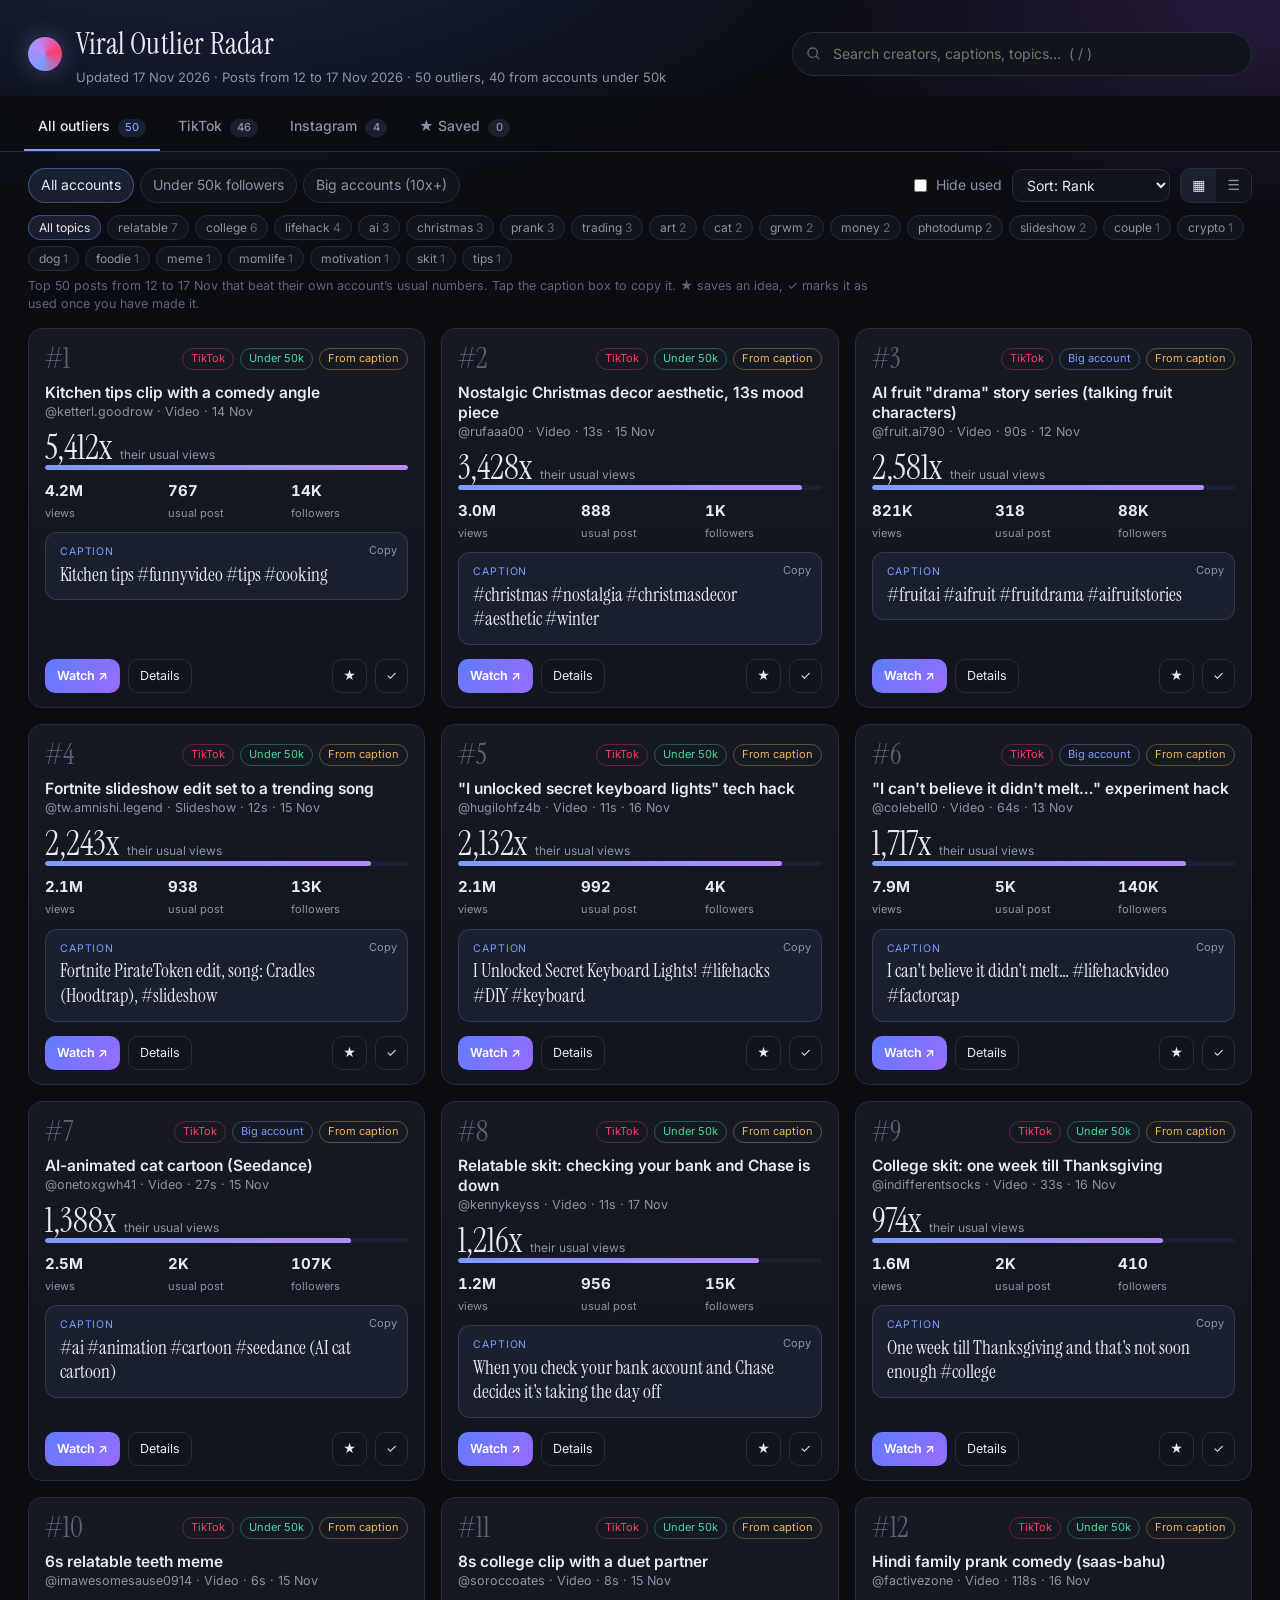
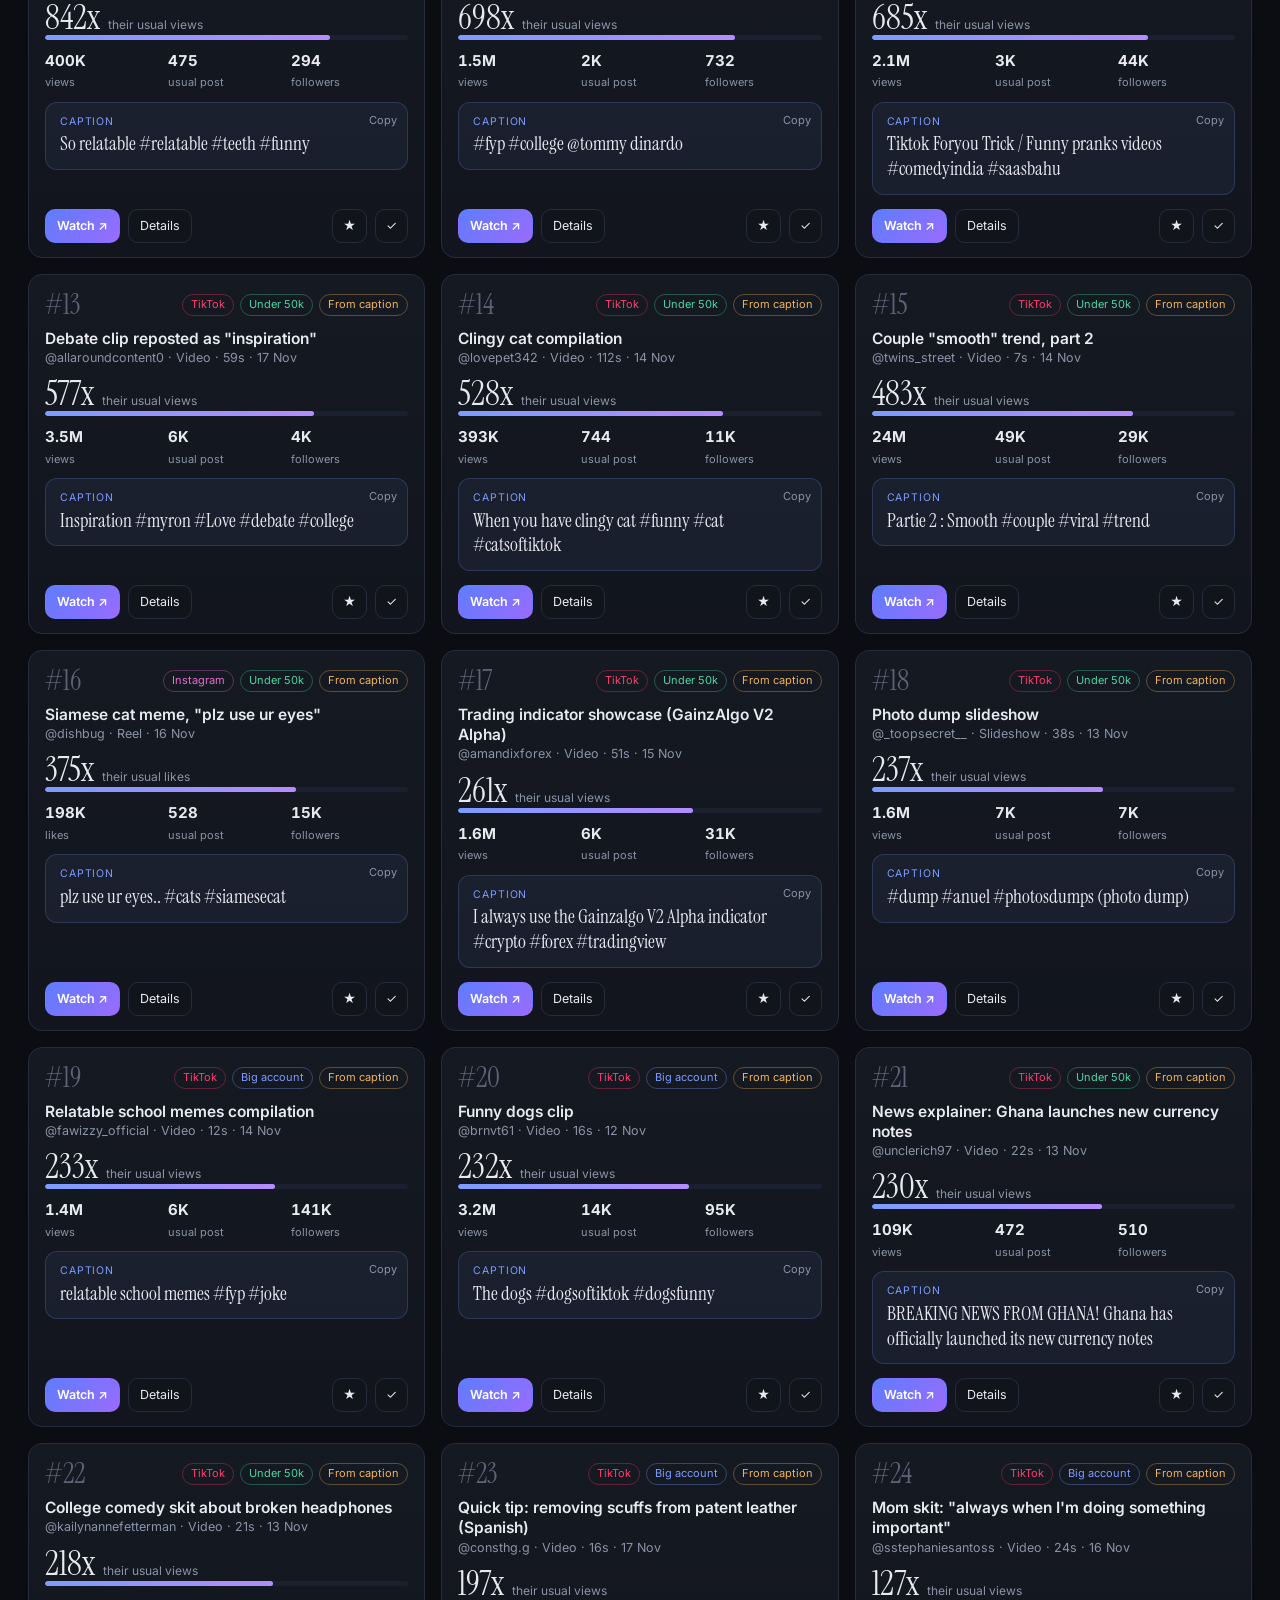
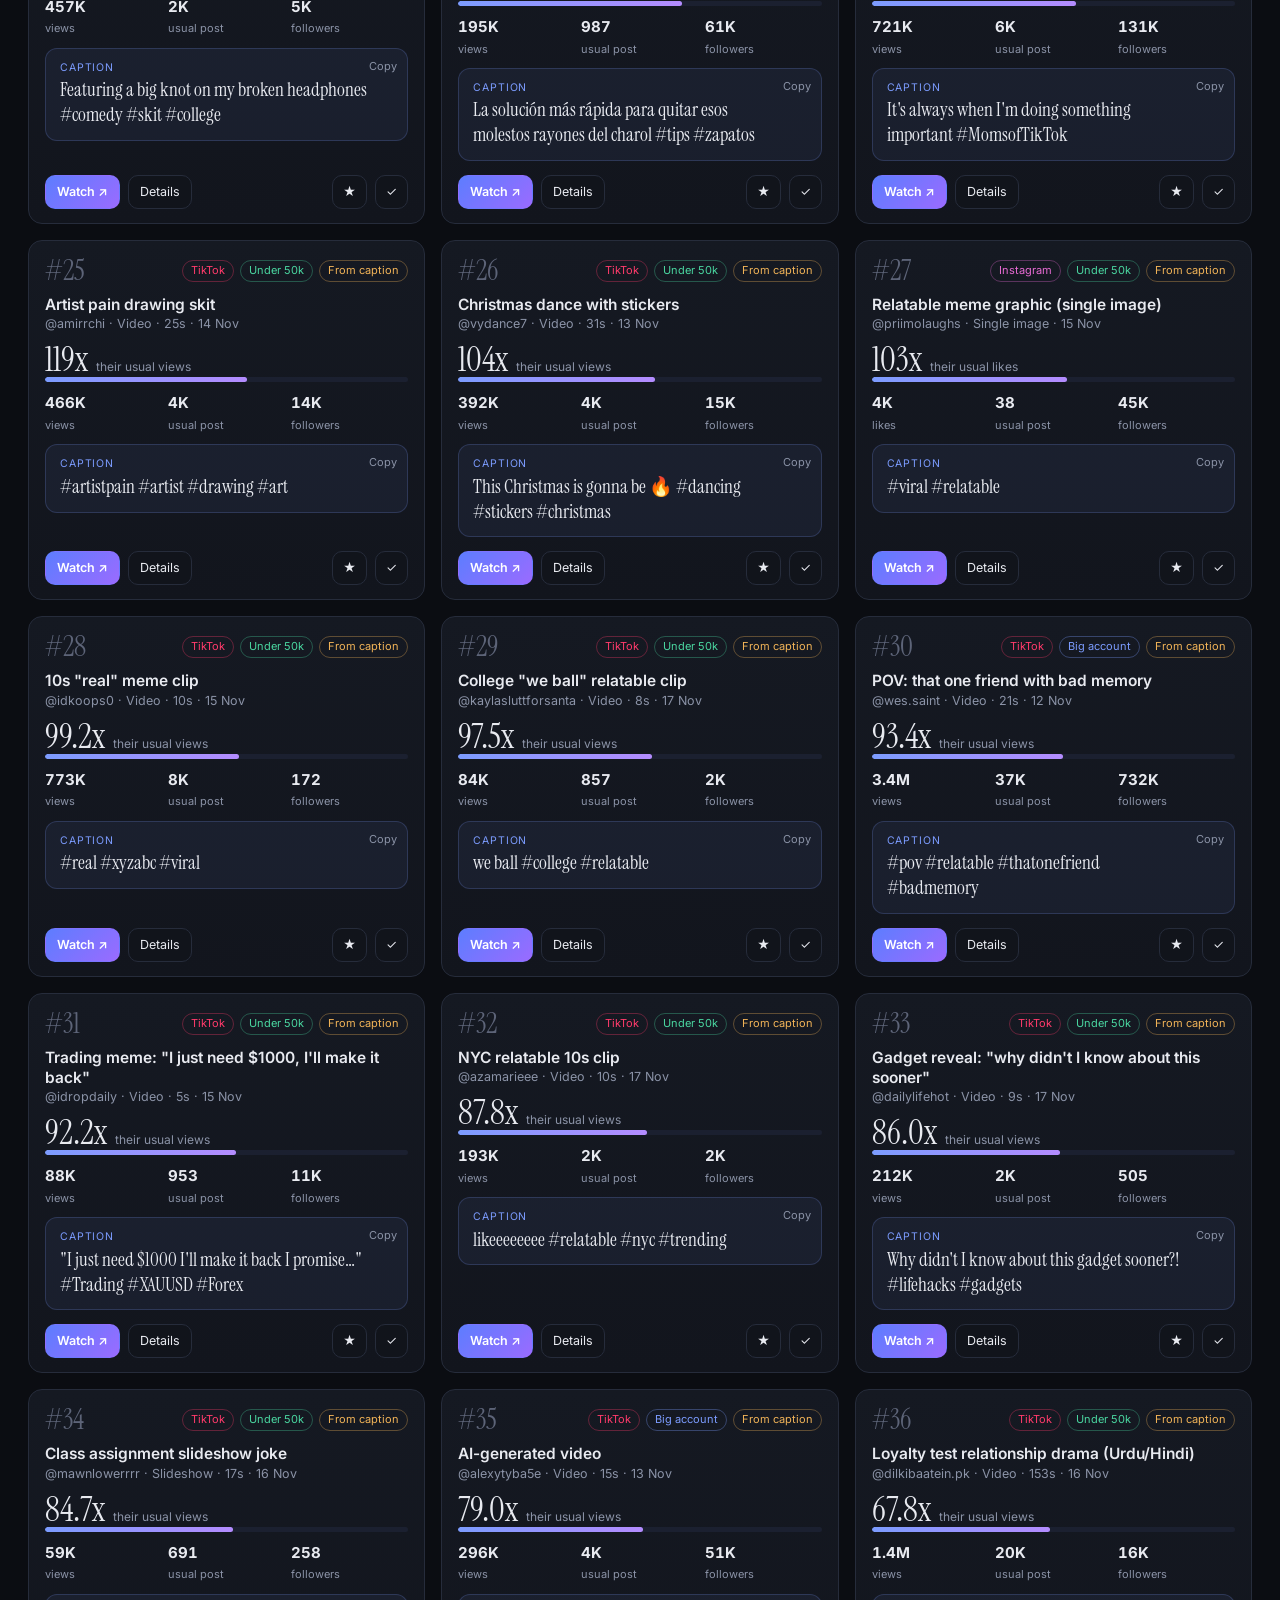
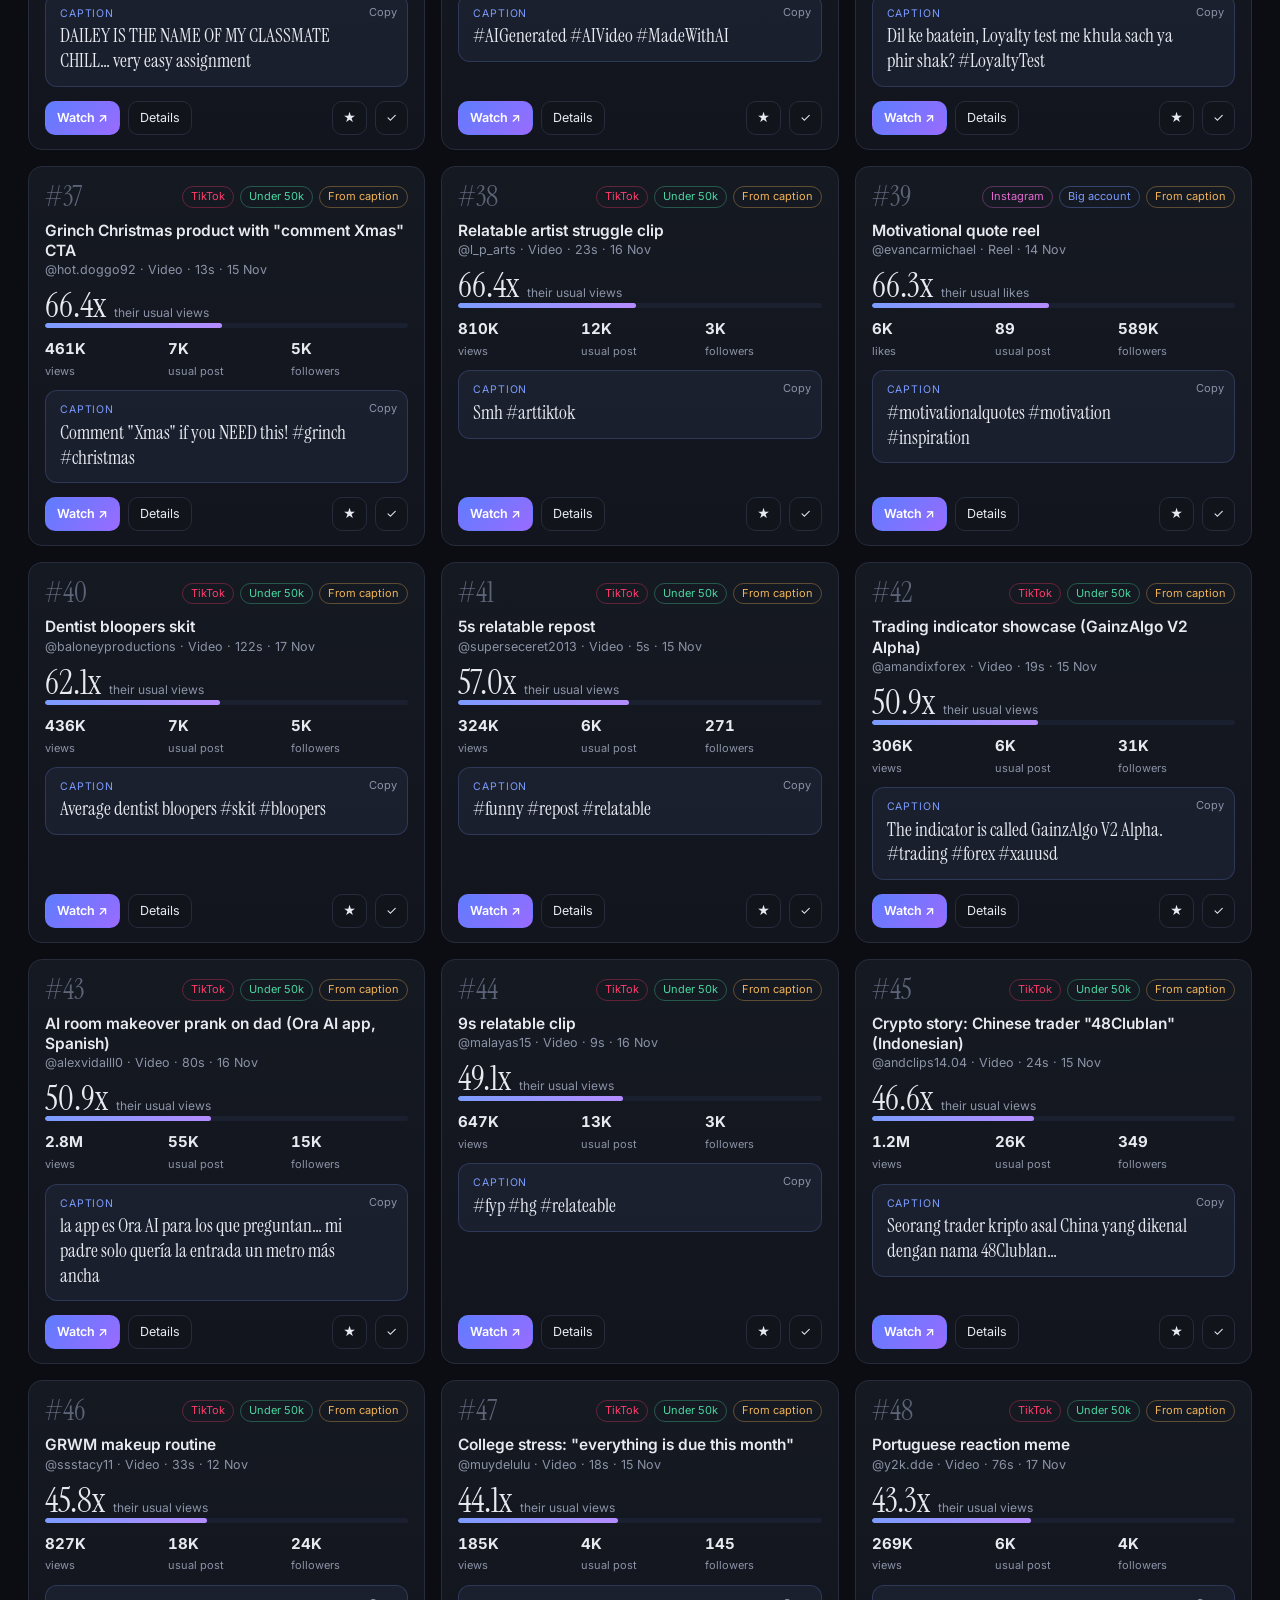
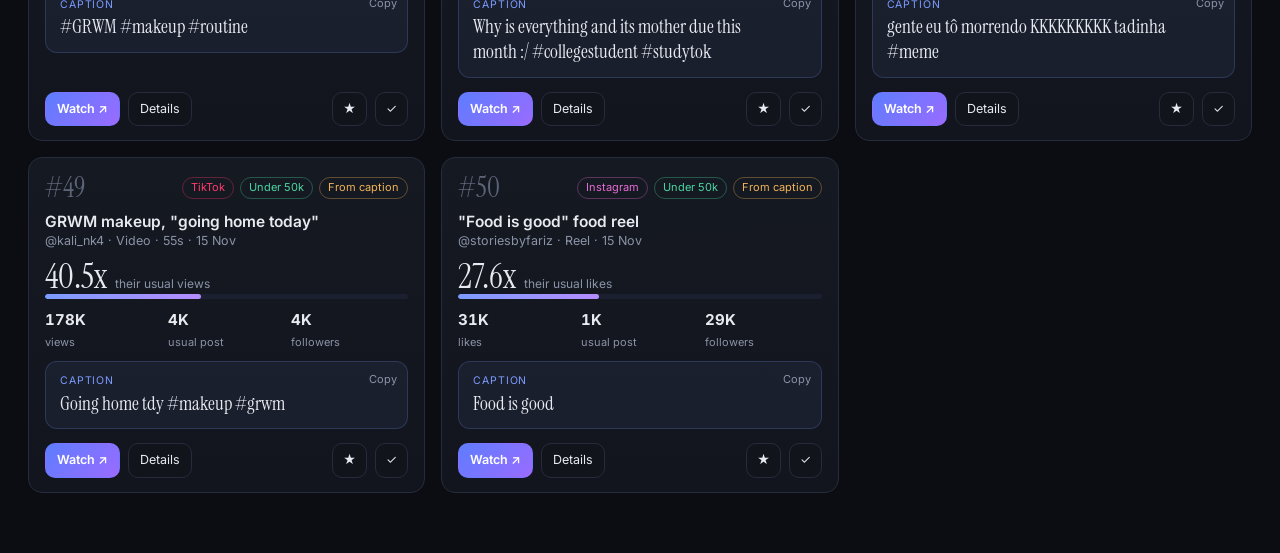
==== commit 92059cb7: "Rebuild the board in the Viral Meme Radar layout Same header, tabs, chips, cards and list view as Vi" ====
--- a/index.html
+++ b/index.html
@@ -3,480 +3,64 @@
 <head>
 <meta charset="utf-8">
 <meta name="viewport" content="width=device-width, initial-scale=1">
-<title>Viral Outlier Board</title>
+<title>Viral Outlier Radar</title>
 <link rel="preconnect" href="https://fonts.googleapis.com">
-<link rel="preconnect" href="https://fonts.gstatic.com" crossorigin>
-<link href="https://fonts.googleapis.com/css2?family=Bricolage+Grotesque:opsz,wght@12..96,500;12..96,700&family=Geist:wght@400;500;600&family=Geist+Mono:wght@400;500&display=swap" rel="stylesheet">
-<style>
-:root {
-  /* Layout idea: slim summary, sticky filter rail, card grid that opens a side drawer per post */
-  --bg: #0d0e12;
-  --surface: #16171d;
-  --surface-2: #1e2028;
-  --line: #2a2c36;
-  --text: #ecebf2;
-  --muted: #9a99a8;
-  --accent: #ff6b8b;
-  --small: #4fd1a5;
-  --big: #f5b45a;
-  --tt: #e9e9ef;
-  --ig: #d77bff;
-  --font-display: "Bricolage Grotesque", "Segoe UI", system-ui, sans-serif;
-  --font-body: "Geist", "Segoe UI", system-ui, sans-serif;
-  --font-mono: "Geist Mono", ui-monospace, "SFMono-Regular", Menlo, monospace;
-  color-scheme: dark;
-}
-* { box-sizing: border-box; }
-html, body { margin: 0; background: var(--bg); color: var(--text); font-family: var(--font-body); font-size: 15px; line-height: 1.45; }
-a { color: inherit; }
-button, input, select { font: inherit; color: inherit; }
-:focus-visible { outline: 2px solid var(--accent); outline-offset: 2px; }
-.num { font-family: var(--font-mono); font-variant-numeric: tabular-nums; }
-
-.wrap { max-width: 1320px; margin: 0 auto; padding: 0 20px; }
-
-header.top { padding-top: 28px; padding-bottom: 18px; display: grid; gap: 18px; }
-.title-row { display: flex; flex-wrap: wrap; align-items: flex-end; justify-content: space-between; gap: 12px 24px; }
-h1 { font-family: var(--font-display); font-weight: 700; font-size: clamp(28px, 4vw, 40px); letter-spacing: -0.02em; margin: 0; text-wrap: balance; }
-h1 span { color: var(--accent); }
-.sub { color: var(--muted); margin: 6px 0 0; max-width: 68ch; }
-.stats { display: flex; flex-wrap: wrap; gap: 8px; }
-.stat { display: flex; align-items: baseline; gap: 8px; padding: 8px 14px; border: 1px solid var(--line); border-radius: 999px; background: var(--surface); white-space: nowrap; }
-.stat b { font-family: var(--font-mono); font-weight: 500; font-size: 15px; }
-.stat small { color: var(--muted); font-size: 12.5px; }
-
-.rail { position: sticky; top: 0; z-index: 20; background: color-mix(in srgb, var(--bg) 92%, transparent); backdrop-filter: blur(8px); border-bottom: 1px solid var(--line); }
-.rail-inner { display: flex; flex-wrap: wrap; align-items: center; gap: 10px 14px; padding: 12px 0; }
-.search { flex: 1 1 240px; position: relative; }
-.search input { width: 100%; padding: 9px 12px 9px 34px; background: var(--surface); border: 1px solid var(--line); border-radius: 10px; }
-.search svg { position: absolute; left: 11px; top: 50%; transform: translateY(-50%); color: var(--muted); }
-.search kbd { position: absolute; right: 10px; top: 50%; transform: translateY(-50%); font-family: var(--font-mono); font-size: 11px; color: var(--muted); border: 1px solid var(--line); border-radius: 5px; padding: 1px 6px; }
-.seg { display: inline-flex; background: var(--surface); border: 1px solid var(--line); border-radius: 10px; padding: 3px; }
-.seg button { border: 0; background: transparent; padding: 6px 11px; border-radius: 7px; cursor: pointer; color: var(--muted); white-space: nowrap; }
-.seg button[aria-pressed="true"] { background: var(--surface-2); color: var(--text); box-shadow: inset 0 0 0 1px var(--line); }
-.seg button:hover { color: var(--text); }
-.ctl-label { font-size: 12px; color: var(--muted); margin-right: 4px; }
-select { background: var(--surface); border: 1px solid var(--line); border-radius: 10px; padding: 8px 10px; cursor: pointer; }
-.result-line { display: flex; justify-content: space-between; align-items: center; gap: 10px; padding: 14px 0 6px; color: var(--muted); font-size: 13.5px; }
-.chip-row { display: flex; flex-wrap: wrap; gap: 6px; }
-.chip { border: 1px solid var(--line); background: transparent; border-radius: 999px; padding: 3px 10px; font-size: 12.5px; color: var(--muted); cursor: pointer; }
-.chip:hover { color: var(--text); border-color: var(--muted); }
-.chip.on { color: var(--bg); background: var(--accent); border-color: var(--accent); }
-.linkish { background: none; border: 0; color: var(--accent); cursor: pointer; padding: 0; font-size: 13.5px; }
-
-/* Grid of posts */
-.grid { display: grid; grid-template-columns: repeat(auto-fill, minmax(290px, 1fr)); gap: 14px; padding: 8px 0 40px; }
-.card { position: relative; display: grid; grid-template-rows: auto auto 1fr auto; gap: 12px; text-align: left; padding: 16px 16px 14px; background: var(--surface); border: 1px solid var(--line); border-radius: 16px; cursor: pointer; transition: border-color .15s, transform .15s; }
-.card:hover { border-color: #444756; transform: translateY(-2px); }
-.card-head { display: flex; align-items: center; gap: 10px; }
-.rank { flex: none; width: 34px; height: 34px; border-radius: 50%; display: grid; place-items: center; font-family: var(--font-mono); font-size: 13px; background: var(--surface-2); border: 1px solid var(--line); }
-.who { min-width: 0; flex: 1; }
-.handle { font-weight: 600; white-space: nowrap; overflow: hidden; text-overflow: ellipsis; }
-.meta { color: var(--muted); font-size: 12.5px; display: flex; gap: 6px; flex-wrap: wrap; }
-.plat { display: inline-flex; align-items: center; gap: 5px; }
-.dot { width: 7px; height: 7px; border-radius: 50%; display: inline-block; }
-.dot.tt { background: var(--tt); }
-.dot.ig { background: var(--ig); }
-.size-tag { font-size: 11.5px; padding: 2px 8px; border-radius: 999px; white-space: nowrap; }
-.size-tag.small { color: var(--small); background: color-mix(in srgb, var(--small) 14%, transparent); }
-.size-tag.big { color: var(--big); background: color-mix(in srgb, var(--big) 14%, transparent); }
-
-.hero { display: grid; gap: 8px; }
-.mult { display: flex; align-items: baseline; gap: 8px; }
-.mult b { font-family: var(--font-display); font-weight: 700; font-size: 34px; letter-spacing: -0.02em; line-height: 1; }
-.mult small { color: var(--muted); font-size: 12.5px; }
-.meter { height: 6px; border-radius: 999px; background: var(--surface-2); overflow: hidden; }
-.meter i { display: block; height: 100%; border-radius: 999px; background: linear-gradient(90deg, color-mix(in srgb, var(--accent) 55%, transparent), var(--accent)); }
-.note { margin: 0; color: var(--text); font-size: 14px; }
-.foot { display: flex; justify-content: space-between; align-items: center; gap: 8px; padding-top: 10px; border-top: 1px dashed var(--line); font-size: 12.5px; color: var(--muted); }
-.foot .num { color: var(--text); }
-
-/* List view */
-.list { display: none; padding: 8px 0 40px; }
-.list.show { display: block; }
-.grid.hide { display: none; }
-.row { display: grid; grid-template-columns: 44px minmax(150px, 1.3fr) 110px 100px minmax(160px, 2fr) 120px 100px; gap: 12px; align-items: center; padding: 10px 12px; border-bottom: 1px solid var(--line); cursor: pointer; }
-.row:hover { background: var(--surface); }
-.row.head { cursor: default; color: var(--muted); font-size: 12px; text-transform: uppercase; letter-spacing: .04em; position: sticky; top: 61px; background: var(--bg); z-index: 5; }
-.row.head:hover { background: var(--bg); }
-.row .r-mult { font-family: var(--font-display); font-weight: 700; font-size: 18px; }
-.row .ellip { white-space: nowrap; overflow: hidden; text-overflow: ellipsis; }
-.list-scroll { overflow-x: auto; }
-.list-scroll > div { min-width: 860px; }
-
-.empty { padding: 60px 0; text-align: center; color: var(--muted); display: none; }
-.empty.show { display: block; }
-
-/* Drawer */
-.scrim { position: fixed; inset: 0; background: rgba(5,5,8,.6); opacity: 0; pointer-events: none; transition: opacity .2s; z-index: 40; }
-.scrim.open { opacity: 1; pointer-events: auto; }
-.drawer { position: fixed; top: 0; right: 0; height: 100%; width: min(480px, 100%); background: var(--surface); border-left: 1px solid var(--line); transform: translateX(100%); transition: transform .22s ease; z-index: 50; display: flex; flex-direction: column; }
-.drawer.open { transform: translateX(0); }
-.d-top { display: flex; align-items: center; justify-content: space-between; gap: 8px; padding: 14px 16px; border-bottom: 1px solid var(--line); }
-.d-nav { display: flex; gap: 6px; }
-.icon-btn { width: 34px; height: 34px; display: grid; place-items: center; border-radius: 50%; border: 1px solid var(--line); background: var(--surface-2); cursor: pointer; }
-.icon-btn:hover { border-color: var(--muted); }
-.icon-btn:disabled { opacity: .35; cursor: default; }
-.d-body { padding: 18px 18px 28px; overflow-y: auto; display: grid; gap: 20px; align-content: start; }
-.d-title { display: grid; gap: 6px; }
-.d-title h2 { font-family: var(--font-display); font-size: 24px; margin: 0; letter-spacing: -0.01em; word-break: break-word; }
-.d-big { display: flex; align-items: baseline; gap: 10px; }
-.d-big b { font-family: var(--font-display); font-size: 52px; line-height: 1; letter-spacing: -0.03em; color: var(--accent); }
-.compare { display: grid; gap: 10px; }
-.cmp-row { display: grid; grid-template-columns: 96px 1fr auto; gap: 10px; align-items: center; font-size: 13px; }
-.cmp-row .bar { height: 10px; border-radius: 999px; background: var(--surface-2); overflow: hidden; }
-.cmp-row .bar i { display: block; height: 100%; border-radius: 999px; }
-.facts { display: grid; grid-template-columns: 1fr 1fr; gap: 1px; background: var(--line); border: 1px solid var(--line); border-radius: 12px; overflow: hidden; }
-.fact { background: var(--surface); padding: 10px 12px; display: grid; gap: 2px; }
-.fact small { color: var(--muted); font-size: 12px; }
-.section-label { font-size: 12px; color: var(--muted); text-transform: uppercase; letter-spacing: .05em; margin: 0 0 6px; }
-.caption { margin: 0; padding: 12px 14px; background: var(--surface-2); border-radius: 12px; font-size: 13.5px; color: var(--text); word-break: break-word; }
-.actions { display: flex; flex-wrap: wrap; gap: 8px; }
-.btn { display: inline-flex; align-items: center; gap: 8px; padding: 10px 16px; border-radius: 999px; border: 1px solid var(--line); background: var(--surface-2); text-decoration: none; cursor: pointer; font-weight: 500; }
-.btn.primary { background: var(--accent); border-color: var(--accent); color: #1a0a10; }
-.btn:hover { filter: brightness(1.08); }
-.embed { border-radius: 14px; overflow: hidden; border: 1px solid var(--line); background: #000; }
-.embed iframe { display: block; width: 100%; border: 0; }
-.embed-note { font-size: 12.5px; color: var(--muted); margin: 0; }
-.toast { position: fixed; left: 50%; bottom: 24px; transform: translateX(-50%) translateY(20px); background: var(--text); color: var(--bg); padding: 8px 16px; border-radius: 999px; font-size: 13.5px; opacity: 0; transition: all .2s; z-index: 60; pointer-events: none; }
-.toast.show { opacity: 1; transform: translateX(-50%) translateY(0); }
-
-footer.method { border-top: 1px solid var(--line); padding-top: 24px; padding-bottom: 40px; color: var(--muted); font-size: 13.5px; display: grid; gap: 8px; }
-footer.method p { margin: 0; max-width: 90ch; }
-footer.method b { color: var(--text); font-weight: 500; }
-
-@media (max-width: 640px) {
-  .seg button { padding: 6px 8px; }
-  .d-big b { font-size: 44px; }
-  .row.head { top: 0; }
-}
-@media (prefers-reduced-motion: reduce) {
-  * { transition: none !important; }
-}
-</style>
+<link href="https://fonts.googleapis.com/css2?family=Inter:wght@400;500;600;700&family=Instrument+Serif&display=swap" rel="stylesheet">
+<link rel="stylesheet" href="style.css">
 </head>
 <body>
-<header class="top wrap">
-  <div class="title-row">
+<header class="top">
+  <div class="brand">
+    <div class="logo-dot"></div>
     <div>
-      <h1>Viral Outlier <span>Board</span></h1>
-      <p class="sub">Top 50 posts on TikTok and Instagram that beat their own account's usual numbers. Posted 12 to 17 Nov 2026, scanned through Treg.</p>
+      <h1>Viral Outlier Radar</h1>
+      <p class="sub" id="meta-line">Loading…</p>
     </div>
-    <div class="stats" id="stats"></div>
+  </div>
+  <div class="search-wrap">
+    <svg viewBox="0 0 24 24" aria-hidden="true"><path d="M10 4a6 6 0 1 1 0 12 6 6 0 0 1 0-12zm0-2a8 8 0 1 0 4.9 14.3l4.4 4.4 1.4-1.4-4.4-4.4A8 8 0 0 0 10 2z"/></svg>
+    <input id="q" type="search" placeholder="Search creators, captions, topics…  ( / )" autocomplete="off">
   </div>
 </header>
 
-<div class="rail">
-  <div class="wrap rail-inner">
-    <label class="search" for="q">
-      <svg width="15" height="15" viewBox="0 0 24 24" fill="none" stroke="currentColor" stroke-width="2" aria-hidden="true"><circle cx="11" cy="11" r="7"/><path d="m20 20-3.5-3.5"/></svg>
-      <input id="q" type="search" placeholder="Search accounts, captions or topics" autocomplete="off">
-      <kbd>/</kbd>
-    </label>
-    <div class="seg" role="group" aria-label="Platform" id="segPlat">
-      <button type="button" data-v="all" aria-pressed="true">All</button>
-      <button type="button" data-v="TikTok" aria-pressed="false">TikTok</button>
-      <button type="button" data-v="Instagram" aria-pressed="false">Instagram</button>
-    </div>
-    <div class="seg" role="group" aria-label="Account size" id="segSize">
-      <button type="button" data-v="all" aria-pressed="true">Any size</button>
-      <button type="button" data-v="small" aria-pressed="false">Under 50k</button>
-      <button type="button" data-v="big" aria-pressed="false">Big accounts</button>
-    </div>
-    <div>
-      <label class="ctl-label" for="sort">Sort</label>
-      <select id="sort">
-        <option value="mult">Biggest outlier</option>
-        <option value="metric">Most views / likes</option>
-        <option value="newest">Newest first</option>
-        <option value="followers">Smallest account</option>
-      </select>
-    </div>
-    <div class="seg" role="group" aria-label="View" id="segView">
-      <button type="button" data-v="grid" aria-pressed="true">Cards</button>
-      <button type="button" data-v="list" aria-pressed="false">List</button>
+<nav class="tabs" id="tabs" role="tablist">
+  <button data-tab="all" class="active">All outliers <span class="pill" id="c-all"></span></button>
+  <button data-tab="tiktok">TikTok <span class="pill" id="c-tiktok"></span></button>
+  <button data-tab="instagram">Instagram <span class="pill" id="c-instagram"></span></button>
+  <button data-tab="saved">★ Saved <span class="pill" id="c-saved"></span></button>
+</nav>
+
+<section class="controls" id="controls">
+  <div class="chips" id="size-chips">
+    <button data-size="" class="chip on">All accounts</button>
+    <button data-size="small" class="chip">Under 50k followers</button>
+    <button data-size="big" class="chip">Big accounts (10x+)</button>
+  </div>
+  <div class="right-controls">
+    <label class="toggle"><input type="checkbox" id="hide-used"> Hide used</label>
+    <select id="sort" aria-label="Sort">
+      <option value="rank">Sort: Rank</option>
+      <option value="x">Biggest outlier</option>
+      <option value="metric">Most views / likes</option>
+      <option value="followers">Smallest account</option>
+      <option value="posted">Newest first</option>
+      <option value="length_s">Shortest first</option>
+    </select>
+    <div class="seg" id="view-seg">
+      <button data-view="cards" class="on" title="Card view">▦</button>
+      <button data-view="list" title="Compact list">☰</button>
     </div>
   </div>
-</div>
+</section>
 
-<main class="wrap">
-  <div class="result-line">
-    <span id="count"></span>
-    <button type="button" class="linkish" id="reset" hidden>Clear filters</button>
-  </div>
-  <div class="chip-row" id="topics" aria-label="Filter by topic"></div>
-  <div class="grid" id="grid"></div>
-  <div class="list" id="list"><div class="list-scroll"><div id="listInner"></div></div></div>
-  <div class="empty" id="empty">No posts match these filters. <button type="button" class="linkish" id="reset2">Clear filters</button></div>
-</main>
+<div class="topics" id="topics"></div>
+<p class="hint" id="hint"></p>
+<main id="main"></main>
+<div class="empty" id="empty" hidden>Nothing matches. Try clearing the search or filters.</div>
 
-<footer class="method wrap">
-  <p><b>How the outlier score works.</b> TikTok: a post's views divided by the median views of the account's latest ~20 posts. Instagram: likes against the median likes of the latest 12 posts, since hashtag results don't return views.</p>
-  <p><b>Who made the list.</b> Accounts under 50k followers needed 3x or more. Accounts over 50k only got in at 10x or more. All 40 small-account outliers are here, plus the 10 strongest from bigger accounts.</p>
-  <p><b>Good to know.</b> "What it is" is written from each caption, not from watching the video. Some of the biggest multiples come from tiny or repost-style accounts, so give them a look before using one as a reference. Scan cost on Treg: about $0.24.</p>
-</footer>
+<div class="toast" id="toast"></div>
 
-<div class="scrim" id="scrim"></div>
-<aside class="drawer" id="drawer" aria-hidden="true" aria-labelledby="dHandle">
-  <div class="d-top">
-    <div class="d-nav">
-      <button type="button" class="icon-btn" id="prev" aria-label="Previous post">
-        <svg width="16" height="16" viewBox="0 0 24 24" fill="none" stroke="currentColor" stroke-width="2" aria-hidden="true"><path d="m15 18-6-6 6-6"/></svg>
-      </button>
-      <button type="button" class="icon-btn" id="next" aria-label="Next post">
-        <svg width="16" height="16" viewBox="0 0 24 24" fill="none" stroke="currentColor" stroke-width="2" aria-hidden="true"><path d="m9 18 6-6-6-6"/></svg>
-      </button>
-    </div>
-    <span class="meta" id="dPos"></span>
-    <button type="button" class="icon-btn" id="close" aria-label="Close">
-      <svg width="16" height="16" viewBox="0 0 24 24" fill="none" stroke="currentColor" stroke-width="2" aria-hidden="true"><path d="M18 6 6 18M6 6l12 12"/></svg>
-    </button>
-  </div>
-  <div class="d-body" id="dBody"></div>
-</aside>
-<div class="toast" id="toast" role="status" aria-live="polite"></div>
-
-<script>
-const DATA = [{"rank": 1, "handle": "ketterl.goodrow", "platform": "TikTok", "format": "Video", "mult": 5412.3, "metric": 4151237, "median": 767, "followers": 14338, "small": true, "posted": "2026-11-14", "url": "https://www.tiktok.com/@ketterl.goodrow/video/7707971933253553422", "note": "Kitchen tips clip with a comedy angle", "caption": "Kitchen tips #funnyvideo #tips #cooking", "topic": "lifehack", "basis": "views", "postId": "7707971933253553422", "duration": 0}, {"rank": 2, "handle": "rufaaa00", "platform": "TikTok", "format": "Video", "mult": 3428.3, "metric": 3044360, "median": 888, "followers": 1219, "small": true, "posted": "2026-11-15", "url": "https://www.tiktok.com/@rufaaa00/video/7708205983478091021", "note": "Nostalgic Christmas decor aesthetic, 13s mood piece", "caption": "#christmas #nostalgia #christmasdecor #aesthetic #winter", "topic": "christmas", "basis": "views", "postId": "7708205983478091021", "duration": 13}, {"rank": 3, "handle": "fruit.ai790", "platform": "TikTok", "format": "Video", "mult": 2580.5, "metric": 820598, "median": 318, "followers": 88160, "small": false, "posted": "2026-11-12", "url": "https://www.tiktok.com/@fruit.ai790/video/7707271216750513438", "note": "AI fruit \"drama\" story series (talking fruit characters)", "caption": "#fruitai #aifruit #fruitdrama #aifruitstories", "topic": "ai", "basis": "views", "postId": "7707271216750513438", "duration": 90}, {"rank": 4, "handle": "tw.amnishi.legend", "platform": "TikTok", "format": "Slideshow", "mult": 2242.6, "metric": 2103593, "median": 938, "followers": 12609, "small": true, "posted": "2026-11-15", "url": "https://www.tiktok.com/@tw.amnishi.legend/video/7708309104938290440", "note": "Fortnite slideshow edit set to a trending song", "caption": "Fortnite PirateToken edit, song: Cradles (Hoodtrap), #slideshow", "topic": "slideshow", "basis": "views", "postId": "7708309104938290440", "duration": 12}, {"rank": 5, "handle": "hugilohfz4b", "platform": "TikTok", "format": "Video", "mult": 2131.9, "metric": 2114837, "median": 992, "followers": 3689, "small": true, "posted": "2026-11-16", "url": "https://www.tiktok.com/@hugilohfz4b/video/7708780044482563350", "note": "\"I unlocked secret keyboard lights\" tech hack", "caption": "I Unlocked Secret Keyboard Lights! #lifehacks #DIY #keyboard", "topic": "lifehack", "basis": "views", "postId": "7708780044482563350", "duration": 11}, {"rank": 6, "handle": "colebell0", "platform": "TikTok", "format": "Video", "mult": 1716.5, "metric": 7935365, "median": 4623, "followers": 139678, "small": false, "posted": "2026-11-13", "url": "https://www.tiktok.com/@colebell0/video/7707461903852784909", "note": "\"I can't believe it didn't melt…\" experiment hack", "caption": "I can't believe it didn't melt… #lifehackvideo #factorcap", "topic": "lifehack", "basis": "views", "postId": "7707461903852784909", "duration": 64}, {"rank": 7, "handle": "onetoxgwh41", "platform": "TikTok", "format": "Video", "mult": 1387.5, "metric": 2539149, "median": 1830, "followers": 107380, "small": false, "posted": "2026-11-15", "url": "https://www.tiktok.com/@onetoxgwh41/video/7708101783004007694", "note": "AI-animated cat cartoon (Seedance)", "caption": "#ai #animation #cartoon #seedance (AI cat cartoon)", "topic": "ai", "basis": "views", "postId": "7708101783004007694", "duration": 27}, {"rank": 8, "handle": "kennykeyss", "platform": "TikTok", "format": "Video", "mult": 1216.3, "metric": 1162813, "median": 956, "followers": 14734, "small": true, "posted": "2026-11-17", "url": "https://www.tiktok.com/@kennykeyss/video/7708836299058449695", "note": "Relatable skit: checking your bank and Chase is down", "caption": "When you check your bank account and Chase decides it's taking the day off", "topic": "money", "basis": "views", "postId": "7708836299058449695", "duration": 11}, {"rank": 9, "handle": "indifferentsocks", "platform": "TikTok", "format": "Video", "mult": 973.8, "metric": 1557027, "median": 1599, "followers": 410, "small": true, "posted": "2026-11-16", "url": "https://www.tiktok.com/@indifferentsocks/video/7708611494044388639", "note": "College skit: one week till Thanksgiving", "caption": "One week till Thanksgiving and that's not soon enough #college", "topic": "college", "basis": "views", "postId": "7708611494044388639", "duration": 33}, {"rank": 10, "handle": "imawesomesause0914", "platform": "TikTok", "format": "Video", "mult": 842.2, "metric": 400025, "median": 475, "followers": 294, "small": true, "posted": "2026-11-15", "url": "https://www.tiktok.com/@imawesomesause0914/video/7708159740999683359", "note": "6s relatable teeth meme", "caption": "So relatable #relatable #teeth #funny", "topic": "relatable", "basis": "views", "postId": "7708159740999683359", "duration": 6}, {"rank": 11, "handle": "soroccoates", "platform": "TikTok", "format": "Video", "mult": 698.3, "metric": 1523711, "median": 2182, "followers": 732, "small": true, "posted": "2026-11-15", "url": "https://www.tiktok.com/@soroccoates/video/7708094630235098382", "note": "8s college clip with a duet partner", "caption": "#fyp #college @tommy dinardo", "topic": "college", "basis": "views", "postId": "7708094630235098382", "duration": 8}, {"rank": 12, "handle": "factivezone", "platform": "TikTok", "format": "Video", "mult": 685.3, "metric": 2131842, "median": 3111, "followers": 44395, "small": true, "posted": "2026-11-16", "url": "https://www.tiktok.com/@factivezone/video/7708600313745378590", "note": "Hindi family prank comedy (saas-bahu)", "caption": "Tiktok Foryou Trick / Funny pranks videos #comedyindia #saasbahu", "topic": "prank", "basis": "views", "postId": "7708600313745378590", "duration": 118}, {"rank": 13, "handle": "allaroundcontent0", "platform": "TikTok", "format": "Video", "mult": 576.6, "metric": 3548883, "median": 6155, "followers": 3560, "small": true, "posted": "2026-11-17", "url": "https://www.tiktok.com/@allaroundcontent0/video/7708799793677585694", "note": "Debate clip reposted as \"inspiration\"", "caption": "Inspiration #myron #Love #debate #college", "topic": "college", "basis": "views", "postId": "7708799793677585694", "duration": 59}, {"rank": 14, "handle": "lovepet342", "platform": "TikTok", "format": "Video", "mult": 527.8, "metric": 392694, "median": 744, "followers": 11491, "small": true, "posted": "2026-11-14", "url": "https://www.tiktok.com/@lovepet342/video/7707961737399651614", "note": "Clingy cat compilation", "caption": "When you have clingy cat #funny #cat #catsoftiktok", "topic": "cat", "basis": "views", "postId": "7707961737399651614", "duration": 112}, {"rank": 15, "handle": "twins_street", "platform": "TikTok", "format": "Video", "mult": 482.9, "metric": 23706775, "median": 49092, "followers": 28503, "small": true, "posted": "2026-11-14", "url": "https://www.tiktok.com/@twins_street/video/7708024943325220128", "note": "Couple \"smooth\" trend, part 2", "caption": "Partie 2 : Smooth #couple #viral #trend", "topic": "couple", "basis": "views", "postId": "7708024943325220128", "duration": 7}, {"rank": 16, "handle": "dishbug", "platform": "Instagram", "format": "Reel", "mult": 375.4, "metric": 198230, "median": 528, "followers": 14855, "small": true, "posted": "2026-11-16", "url": "https://www.instagram.com/p/Dfxp0xUNhfk/", "note": "Siamese cat meme, \"plz use ur eyes\"", "caption": "plz use ur eyes.. #cats #siamesecat", "topic": "cats", "basis": "likes", "postId": "Dfxp0xUNhfk", "duration": null}, {"rank": 17, "handle": "amandixforex", "platform": "TikTok", "format": "Video", "mult": 260.8, "metric": 1567482, "median": 6011, "followers": 30592, "small": true, "posted": "2026-11-15", "url": "https://www.tiktok.com/@amandixforex/video/7708187120459943182", "note": "Trading indicator showcase (GainzAlgo V2 Alpha)", "caption": "I always use the Gainzalgo V2 Alpha indicator #crypto #forex #tradingview", "topic": "trading", "basis": "views", "postId": "7708187120459943182", "duration": 51}, {"rank": 18, "handle": "_toopsecret__", "platform": "TikTok", "format": "Slideshow", "mult": 236.9, "metric": 1605285, "median": 6775, "followers": 7227, "small": true, "posted": "2026-11-13", "url": "https://www.tiktok.com/@_toopsecret__/video/7707364605227453718", "note": "Photo dump slideshow", "caption": "#dump #anuel #photosdumps (photo dump)", "topic": "photodump", "basis": "views", "postId": "7707364605227453718", "duration": 38}, {"rank": 19, "handle": "fawizzy_official", "platform": "TikTok", "format": "Video", "mult": 233.2, "metric": 1403677, "median": 6020, "followers": 140519, "small": false, "posted": "2026-11-14", "url": "https://www.tiktok.com/@fawizzy_official/video/7708009634858061062", "note": "Relatable school memes compilation", "caption": "relatable school memes #fyp #joke", "topic": "relatable", "basis": "views", "postId": "7708009634858061062", "duration": 12}, {"rank": 20, "handle": "brnvt61", "platform": "TikTok", "format": "Video", "mult": 232.1, "metric": 3203017, "median": 13799, "followers": 95320, "small": false, "posted": "2026-11-12", "url": "https://www.tiktok.com/@brnvt61/video/7707238098500865293", "note": "Funny dogs clip", "caption": "The dogs #dogsoftiktok #dogsfunny", "topic": "dog", "basis": "views", "postId": "7707238098500865293", "duration": 16}, {"rank": 21, "handle": "unclerich97", "platform": "TikTok", "format": "Video", "mult": 230.2, "metric": 108677, "median": 472, "followers": 510, "small": true, "posted": "2026-11-13", "url": "https://www.tiktok.com/@unclerich97/video/7707332870855003412", "note": "News explainer: Ghana launches new currency notes", "caption": "BREAKING NEWS FROM GHANA! Ghana has officially launched its new currency notes", "topic": "money", "basis": "views", "postId": "7707332870855003412", "duration": 22}, {"rank": 22, "handle": "kailynannefetterman", "platform": "TikTok", "format": "Video", "mult": 218.3, "metric": 456874, "median": 2093, "followers": 4877, "small": true, "posted": "2026-11-13", "url": "https://www.tiktok.com/@kailynannefetterman/video/7707414976054463774", "note": "College comedy skit about broken headphones", "caption": "Featuring a big knot on my broken headphones #comedy #skit #college", "topic": "college", "basis": "views", "postId": "7707414976054463774", "duration": 21}, {"rank": 23, "handle": "consthg.g", "platform": "TikTok", "format": "Video", "mult": 197.2, "metric": 194672, "median": 987, "followers": 60966, "small": false, "posted": "2026-11-17", "url": "https://www.tiktok.com/@consthg.g/video/7708867862059830546", "note": "Quick tip: removing scuffs from patent leather (Spanish)", "caption": "La solución más rápida para quitar esos molestos rayones del charol #tips #zapatos", "topic": "tips", "basis": "views", "postId": "7708867862059830546", "duration": 16}, {"rank": 24, "handle": "sstephaniesantoss", "platform": "TikTok", "format": "Video", "mult": 126.8, "metric": 720665, "median": 5684, "followers": 131275, "small": false, "posted": "2026-11-16", "url": "https://www.tiktok.com/@sstephaniesantoss/video/7708501475143503134", "note": "Mom skit: \"always when I'm doing something important\"", "caption": "It's always when I'm doing something important #MomsofTikTok", "topic": "momlife", "basis": "views", "postId": "7708501475143503134", "duration": 24}, {"rank": 25, "handle": "amirrchi", "platform": "TikTok", "format": "Video", "mult": 119.4, "metric": 466247, "median": 3904, "followers": 13879, "small": true, "posted": "2026-11-14", "url": "https://www.tiktok.com/@amirrchi/video/7707996312230186292", "note": "Artist pain drawing skit", "caption": "#artistpain #artist #drawing #art", "topic": "art", "basis": "views", "postId": "7707996312230186292", "duration": 25}, {"rank": 26, "handle": "vydance7", "platform": "TikTok", "format": "Video", "mult": 104.2, "metric": 391698, "median": 3759, "followers": 15091, "small": true, "posted": "2026-11-13", "url": "https://www.tiktok.com/@vydance7/video/7707634164043959574", "note": "Christmas dance with stickers", "caption": "This Christmas is gonna be 🔥 #dancing #stickers #christmas", "topic": "christmas", "basis": "views", "postId": "7707634164043959574", "duration": 31}, {"rank": 27, "handle": "priimolaughs", "platform": "Instagram", "format": "Single image", "mult": 102.6, "metric": 3900, "median": 38, "followers": 45051, "small": true, "posted": "2026-11-15", "url": "https://www.instagram.com/p/Dfv8m-wxpME/", "note": "Relatable meme graphic (single image)", "caption": "#viral #relatable", "topic": "relatable", "basis": "likes", "postId": "Dfv8m-wxpME", "duration": null}, {"rank": 28, "handle": "idkoops0", "platform": "TikTok", "format": "Video", "mult": 99.2, "metric": 772535, "median": 7791, "followers": 172, "small": true, "posted": "2026-11-15", "url": "https://www.tiktok.com/@idkoops0/video/7708064571658865953", "note": "10s \"real\" meme clip", "caption": "#real #xyzabc #viral", "topic": "photodump", "basis": "views", "postId": "7708064571658865953", "duration": 10}, {"rank": 29, "handle": "kaylasluttforsanta", "platform": "TikTok", "format": "Video", "mult": 97.5, "metric": 83570, "median": 857, "followers": 1658, "small": true, "posted": "2026-11-17", "url": "https://www.tiktok.com/@kaylasluttforsanta/video/7708818901517290766", "note": "College \"we ball\" relatable clip", "caption": "we ball #college #relatable", "topic": "college", "basis": "views", "postId": "7708818901517290766", "duration": 8}, {"rank": 30, "handle": "wes.saint", "platform": "TikTok", "format": "Video", "mult": 93.4, "metric": 3424137, "median": 36655, "followers": 732129, "small": false, "posted": "2026-11-12", "url": "https://www.tiktok.com/@wes.saint/video/7707271116397579522", "note": "POV: that one friend with bad memory", "caption": "#pov #relatable #thatonefriend #badmemory", "topic": "relatable", "basis": "views", "postId": "7707271116397579522", "duration": 21}, {"rank": 31, "handle": "idropdaily", "platform": "TikTok", "format": "Video", "mult": 92.2, "metric": 87886, "median": 953, "followers": 11418, "small": true, "posted": "2026-11-15", "url": "https://www.tiktok.com/@idropdaily/video/7708121686062730518", "note": "Trading meme: \"I just need $1000, I'll make it back\"", "caption": "\"I just need $1000 I'll make it back I promise…\" #Trading #XAUUSD #Forex", "topic": "trading", "basis": "views", "postId": "7708121686062730518", "duration": 5}, {"rank": 32, "handle": "azamarieee", "platform": "TikTok", "format": "Video", "mult": 87.8, "metric": 192753, "median": 2195, "followers": 1693, "small": true, "posted": "2026-11-17", "url": "https://www.tiktok.com/@azamarieee/video/7708862047315905805", "note": "NYC relatable 10s clip", "caption": "likeeeeeeee #relatable #nyc #trending", "topic": "relatable", "basis": "views", "postId": "7708862047315905805", "duration": 10}, {"rank": 33, "handle": "dailylifehot", "platform": "TikTok", "format": "Video", "mult": 86.0, "metric": 212202, "median": 2467, "followers": 505, "small": true, "posted": "2026-11-17", "url": "https://www.tiktok.com/@dailylifehot/video/7708833453525060882", "note": "Gadget reveal: \"why didn't I know about this sooner\"", "caption": "Why didn't I know about this gadget sooner?! #lifehacks #gadgets", "topic": "lifehack", "basis": "views", "postId": "7708833453525060882", "duration": 9}, {"rank": 34, "handle": "mawnlowerrrr", "platform": "TikTok", "format": "Slideshow", "mult": 84.7, "metric": 58558, "median": 691, "followers": 258, "small": true, "posted": "2026-11-16", "url": "https://www.tiktok.com/@mawnlowerrrr/video/7708636425536703757", "note": "Class assignment slideshow joke", "caption": "DAILEY IS THE NAME OF MY CLASSMATE CHILL… very easy assignment", "topic": "slideshow", "basis": "views", "postId": "7708636425536703757", "duration": 17}, {"rank": 35, "handle": "alexytyba5e", "platform": "TikTok", "format": "Video", "mult": 79.0, "metric": 295765, "median": 3746, "followers": 51035, "small": false, "posted": "2026-11-13", "url": "https://www.tiktok.com/@alexytyba5e/video/7707610322294557982", "note": "AI-generated video", "caption": "#AIGenerated #AIVideo #MadeWithAI", "topic": "ai", "basis": "views", "postId": "7707610322294557982", "duration": 15}, {"rank": 36, "handle": "dilkibaatein.pk", "platform": "TikTok", "format": "Video", "mult": 67.8, "metric": 1378485, "median": 20317, "followers": 15678, "small": true, "posted": "2026-11-16", "url": "https://www.tiktok.com/@dilkibaatein.pk/video/7708622423582657814", "note": "Loyalty test relationship drama (Urdu/Hindi)", "caption": "Dil ke baatein, Loyalty test me khula sach ya phir shak? #LoyaltyTest", "topic": "prank", "basis": "views", "postId": "7708622423582657814", "duration": 153}, {"rank": 37, "handle": "hot.doggo92", "platform": "TikTok", "format": "Video", "mult": 66.4, "metric": 460936, "median": 6938, "followers": 4786, "small": true, "posted": "2026-11-15", "url": "https://www.tiktok.com/@hot.doggo92/video/7708372287614930189", "note": "Grinch Christmas product with \"comment Xmas\" CTA", "caption": "Comment \"Xmas\" if you NEED this! #grinch #christmas", "topic": "christmas", "basis": "views", "postId": "7708372287614930189", "duration": 13}, {"rank": 38, "handle": "l_p_arts", "platform": "TikTok", "format": "Video", "mult": 66.4, "metric": 810083, "median": 12200, "followers": 3195, "small": true, "posted": "2026-11-16", "url": "https://www.tiktok.com/@l_p_arts/video/7708566370811776278", "note": "Relatable artist struggle clip", "caption": "Smh #arttiktok", "topic": "art", "basis": "views", "postId": "7708566370811776278", "duration": 23}, {"rank": 39, "handle": "evancarmichael", "platform": "Instagram", "format": "Reel", "mult": 66.3, "metric": 5905, "median": 89, "followers": 589253, "small": false, "posted": "2026-11-14", "url": "https://www.instagram.com/p/DftLwcoAicB/", "note": "Motivational quote reel", "caption": "#motivationalquotes #motivation #inspiration", "topic": "motivation", "basis": "likes", "postId": "DftLwcoAicB", "duration": null}, {"rank": 40, "handle": "baloneyproductions", "platform": "TikTok", "format": "Video", "mult": 62.1, "metric": 435647, "median": 7010, "followers": 5256, "small": true, "posted": "2026-11-17", "url": "https://www.tiktok.com/@baloneyproductions/video/7708935799416376607", "note": "Dentist bloopers skit", "caption": "Average dentist bloopers #skit #bloopers", "topic": "skit", "basis": "views", "postId": "7708935799416376607", "duration": 122}, {"rank": 41, "handle": "superseceret2013", "platform": "TikTok", "format": "Video", "mult": 57.0, "metric": 324438, "median": 5692, "followers": 271, "small": true, "posted": "2026-11-15", "url": "https://www.tiktok.com/@superseceret2013/video/7708138679037857056", "note": "5s relatable repost", "caption": "#funny #repost #relatable", "topic": "relatable", "basis": "views", "postId": "7708138679037857056", "duration": 5}, {"rank": 42, "handle": "amandixforex", "platform": "TikTok", "format": "Video", "mult": 50.9, "metric": 306154, "median": 6011, "followers": 30592, "small": true, "posted": "2026-11-15", "url": "https://www.tiktok.com/@amandixforex/video/7708227410214292767", "note": "Trading indicator showcase (GainzAlgo V2 Alpha)", "caption": "The indicator is called GainzAlgo V2 Alpha. #trading #forex #xauusd", "topic": "trading", "basis": "views", "postId": "7708227410214292767", "duration": 19}, {"rank": 43, "handle": "alexvidalll0", "platform": "TikTok", "format": "Video", "mult": 50.9, "metric": 2811119, "median": 55247, "followers": 14722, "small": true, "posted": "2026-11-16", "url": "https://www.tiktok.com/@alexvidalll0/video/7708735404446338326", "note": "AI room makeover prank on dad (Ora AI app, Spanish)", "caption": "la app es Ora AI para los que preguntan… mi padre solo quería la entrada un metro más ancha", "topic": "prank", "basis": "views", "postId": "7708735404446338326", "duration": 80}, {"rank": 44, "handle": "malayas15", "platform": "TikTok", "format": "Video", "mult": 49.1, "metric": 646919, "median": 13187, "followers": 3002, "small": true, "posted": "2026-11-16", "url": "https://www.tiktok.com/@malayas15/video/7708448442376391949", "note": "9s relatable clip", "caption": "#fyp #hg #relateable", "topic": "relatable", "basis": "views", "postId": "7708448442376391949", "duration": 9}, {"rank": 45, "handle": "andclips14.04", "platform": "TikTok", "format": "Video", "mult": 46.6, "metric": 1202636, "median": 25818, "followers": 349, "small": true, "posted": "2026-11-15", "url": "https://www.tiktok.com/@andclips14.04/video/7708420821533871380", "note": "Crypto story: Chinese trader \"48Clublan\" (Indonesian)", "caption": "Seorang trader kripto asal China yang dikenal dengan nama 48Clublan…", "topic": "crypto", "basis": "views", "postId": "7708420821533871380", "duration": 24}, {"rank": 46, "handle": "ssstacy11", "platform": "TikTok", "format": "Video", "mult": 45.8, "metric": 826618, "median": 18060, "followers": 24219, "small": true, "posted": "2026-11-12", "url": "https://www.tiktok.com/@ssstacy11/video/7707179433832074502", "note": "GRWM makeup routine", "caption": "#GRWM #makeup #routine", "topic": "grwm", "basis": "views", "postId": "7707179433832074502", "duration": 33}, {"rank": 47, "handle": "muydelulu", "platform": "TikTok", "format": "Video", "mult": 44.1, "metric": 184930, "median": 4196, "followers": 145, "small": true, "posted": "2026-11-15", "url": "https://www.tiktok.com/@muydelulu/video/7708148552328924436", "note": "College stress: \"everything is due this month\"", "caption": "Why is everything and its mother due this month :/ #collegestudent #studytok", "topic": "college", "basis": "views", "postId": "7708148552328924436", "duration": 18}, {"rank": 48, "handle": "y2k.dde", "platform": "TikTok", "format": "Video", "mult": 43.3, "metric": 268980, "median": 6208, "followers": 3526, "small": true, "posted": "2026-11-17", "url": "https://www.tiktok.com/@y2k.dde/video/7708882819858173191", "note": "Portuguese reaction meme", "caption": "gente eu tô morrendo KKKKKKKKK tadinha #meme", "topic": "meme", "basis": "views", "postId": "7708882819858173191", "duration": 76}, {"rank": 49, "handle": "kali_nk4", "platform": "TikTok", "format": "Video", "mult": 40.5, "metric": 177940, "median": 4396, "followers": 3736, "small": true, "posted": "2026-11-15", "url": "https://www.tiktok.com/@kali_nk4/video/7708112118163262741", "note": "GRWM makeup, \"going home today\"", "caption": "Going home tdy #makeup #grwm", "topic": "grwm", "basis": "views", "postId": "7708112118163262741", "duration": 55}, {"rank": 50, "handle": "storiesbyfariz", "platform": "Instagram", "format": "Reel", "mult": 27.6, "metric": 31400, "median": 1136, "followers": 28810, "small": true, "posted": "2026-11-15", "url": "https://www.instagram.com/p/Dfv4rHDqLCv/", "note": "\"Food is good\" food reel", "caption": "Food is good", "topic": "foodie", "basis": "likes", "postId": "Dfv4rHDqLCv", "duration": null}];
-
-const fmtN = n => n >= 1e6 ? (n / 1e6).toFixed(n >= 1e7 ? 1 : 2).replace(/\.?0+$/, '') + 'M'
-  : n >= 1e3 ? (n / 1e3).toFixed(n >= 1e5 ? 0 : 1).replace(/\.0$/, '') + 'k' : String(n);
-const fmtMult = m => m >= 100 ? Math.round(m).toLocaleString('en-US') : m.toFixed(1);
-const esc = s => String(s).replace(/[&<>"']/g, c => ({ '&': '&amp;', '<': '&lt;', '>': '&gt;', '"': '&quot;', "'": '&#39;' }[c]));
-const dateLabel = iso => new Date(iso + 'T00:00:00').toLocaleDateString('en-GB', { day: 'numeric', month: 'short' });
-const maxLog = Math.log10(Math.max(...DATA.map(d => d.mult)));
-const meterPct = m => Math.max(6, Math.min(100, Math.log10(Math.max(m, 1)) / maxLog * 100));
-const metricWord = d => String(d.basis).toLowerCase() === 'views' ? 'views' : 'likes';
-const canEmbed = /^https?:$/.test(location.protocol) && !/claude|anthropic/i.test(location.hostname);
-
-const state = { q: '', plat: 'all', size: 'all', sort: 'mult', view: 'grid', topic: null };
-try { Object.assign(state, JSON.parse(localStorage.getItem('vob-state') || '{}'), { q: '', topic: null }); } catch (e) {}
-const save = () => { try { localStorage.setItem('vob-state', JSON.stringify({ plat: state.plat, size: state.size, sort: state.sort, view: state.view })); } catch (e) {} };
-
-let shown = [];
-let openIdx = -1;
-
-function stats() {
-  const small = DATA.filter(d => d.small).length;
-  const mults = DATA.map(d => d.mult).sort((a, b) => a - b);
-  const med = mults[Math.floor(mults.length / 2)];
-  const totalViews = DATA.filter(d => metricWord(d) === 'views').reduce((a, d) => a + d.metric, 0);
-  document.getElementById('stats').innerHTML = [
-    [DATA.length, 'posts'],
-    [small, 'from accounts under 50k'],
-    [fmtMult(med) + 'x', 'median outlier'],
-    [fmtN(totalViews), 'TikTok views combined']
-  ].map(([b, s]) => `<div class="stat"><b>${b}</b><small>${s}</small></div>`).join('');
-}
-
-function topics() {
-  const counts = {};
-  DATA.forEach(d => { counts[d.topic] = (counts[d.topic] || 0) + 1; });
-  const list = Object.entries(counts).sort((a, b) => b[1] - a[1] || a[0].localeCompare(b[0]));
-  document.getElementById('topics').innerHTML = list.map(([t, c]) =>
-    `<button type="button" class="chip${state.topic === t ? ' on' : ''}" data-topic="${esc(t)}" aria-pressed="${state.topic === t}">${esc(t)} <span class="num">${c}</span></button>`).join('');
-}
-
-function filtered() {
-  const q = state.q.trim().toLowerCase();
-  let out = DATA.filter(d =>
-    (state.plat === 'all' || d.platform === state.plat) &&
-    (state.size === 'all' || (state.size === 'small' ? d.small : !d.small)) &&
-    (!state.topic || d.topic === state.topic) &&
-    (!q || [d.handle, d.note, d.caption, d.topic, d.format].join(' ').toLowerCase().includes(q)));
-  const by = {
-    mult: (a, b) => b.mult - a.mult,
-    metric: (a, b) => b.metric - a.metric,
-    newest: (a, b) => b.posted.localeCompare(a.posted) || b.mult - a.mult,
-    followers: (a, b) => a.followers - b.followers
-  }[state.sort];
-  return out.sort(by);
-}
-
-function sizeTag(d) {
-  return d.small ? '<span class="size-tag small">Under 50k</span>' : '<span class="size-tag big">Big account</span>';
-}
-
-function card(d, i) {
-  return `<article class="card" tabindex="0" role="button" data-i="${i}" aria-label="Open @${esc(d.handle)}, ${fmtMult(d.mult)}x outlier">
-    <div class="card-head">
-      <div class="rank">${d.rank}</div>
-      <div class="who">
-        <div class="handle">@${esc(d.handle)}</div>
-        <div class="meta"><span class="plat"><i class="dot ${d.platform === 'TikTok' ? 'tt' : 'ig'}"></i>${d.platform}</span><span>${esc(d.format)}</span><span>${dateLabel(d.posted)}</span></div>
-      </div>
-      ${sizeTag(d)}
-    </div>
-    <div class="hero">
-      <div class="mult"><b>${fmtMult(d.mult)}x</b><small>their usual ${metricWord(d)}</small></div>
-      <div class="meter" aria-hidden="true"><i style="width:${meterPct(d.mult)}%"></i></div>
-    </div>
-    <p class="note">${esc(d.note)}</p>
-    <div class="foot">
-      <span><span class="num">${fmtN(d.metric)}</span> ${metricWord(d)} vs <span class="num">${fmtN(d.median)}</span> usual</span>
-      <span><span class="num">${fmtN(d.followers)}</span> followers</span>
-    </div>
-  </article>`;
-}
-
-function row(d, i) {
-  return `<div class="row" tabindex="0" role="button" data-i="${i}">
-    <span class="num">${d.rank}</span>
-    <span class="ellip"><b>@${esc(d.handle)}</b></span>
-    <span class="r-mult">${fmtMult(d.mult)}x</span>
-    <span class="num">${fmtN(d.metric)}</span>
-    <span class="ellip">${esc(d.note)}</span>
-    <span class="meta"><i class="dot ${d.platform === 'TikTok' ? 'tt' : 'ig'}"></i> ${d.platform} · ${esc(d.format)}</span>
-    <span class="num">${fmtN(d.followers)}</span>
-  </div>`;
-}
-
-function render() {
-  shown = filtered();
-  document.getElementById('grid').innerHTML = shown.map(card).join('');
-  document.getElementById('listInner').innerHTML =
-    `<div class="row head"><span>#</span><span>Account</span><span>Outlier</span><span>Views/likes</span><span>What it is</span><span>Platform</span><span>Followers</span></div>` +
-    shown.map(row).join('');
-  const isList = state.view === 'list';
-  document.getElementById('grid').classList.toggle('hide', isList);
-  document.getElementById('list').classList.toggle('show', isList);
-  document.getElementById('empty').classList.toggle('show', shown.length === 0);
-  const filtersOn = state.q || state.plat !== 'all' || state.size !== 'all' || state.topic;
-  document.getElementById('count').textContent = filtersOn ? `Showing ${shown.length} of ${DATA.length} posts` : `All ${DATA.length} posts`;
-  document.getElementById('reset').hidden = !filtersOn;
-  topics();
-  syncSegs();
-}
-
-function syncSegs() {
-  [['segPlat', 'plat'], ['segSize', 'size'], ['segView', 'view']].forEach(([id, key]) => {
-    document.querySelectorAll(`#${id} button`).forEach(b => b.setAttribute('aria-pressed', String(b.dataset.v === state[key])));
-  });
-  document.getElementById('sort').value = state.sort;
-}
-
-function embedHtml(d) {
-  if (!canEmbed) {
-    return `<p class="embed-note">The video preview plays on the GitHub Pages version of this board. Here, use the button above to watch it.</p>`;
-  }
-  if (d.platform === 'TikTok') {
-    return `<div class="embed"><iframe src="https://www.tiktok.com/embed/v2/${esc(d.postId)}" height="740" allow="encrypted-media; fullscreen" loading="lazy" title="TikTok post by @${esc(d.handle)}"></iframe></div>`;
-  }
-  return `<div class="embed"><iframe src="https://www.instagram.com/p/${esc(d.postId)}/embed" height="640" loading="lazy" title="Instagram post by @${esc(d.handle)}"></iframe></div>`;
-}
-
-function openDrawer(i) {
-  if (i < 0 || i >= shown.length) return;
-  openIdx = i;
-  const d = shown[i];
-  const pct = Math.max(1.5, d.median / d.metric * 100);
-  document.getElementById('dPos').textContent = `${i + 1} of ${shown.length}`;
-  document.getElementById('prev').disabled = i === 0;
-  document.getElementById('next').disabled = i === shown.length - 1;
-  document.getElementById('dBody').innerHTML = `
-    <div class="d-title">
-      <div class="meta"><span class="plat"><i class="dot ${d.platform === 'TikTok' ? 'tt' : 'ig'}"></i>${d.platform}</span><span>${esc(d.format)}</span><span>Rank ${d.rank}</span></div>
-      <h2 id="dHandle">@${esc(d.handle)}</h2>
-      <div>${sizeTag(d)}</div>
-    </div>
-    <div class="d-big"><b>${fmtMult(d.mult)}x</b><span class="meta">their usual ${metricWord(d)}</span></div>
-    <div class="compare" aria-label="This post compared with the account's usual">
-      <div class="cmp-row"><span>This post</span><span class="bar"><i style="width:100%;background:var(--accent)"></i></span><span class="num">${d.metric.toLocaleString('en-US')}</span></div>
-      <div class="cmp-row"><span>Usual post</span><span class="bar"><i style="width:${pct}%;background:var(--muted)"></i></span><span class="num">${d.median.toLocaleString('en-US')}</span></div>
-    </div>
-    <div class="actions">
-      <a class="btn primary" href="${esc(d.url)}" target="_blank" rel="noopener">Open on ${d.platform}</a>
-      <button type="button" class="btn" id="copyBtn">Copy link</button>
-    </div>
-    ${embedHtml(d)}
-    <div>
-      <p class="section-label">What it is</p>
-      <p class="note">${esc(d.note)}</p>
-    </div>
-    <div>
-      <p class="section-label">Caption</p>
-      <p class="caption">${esc(d.caption)}</p>
-    </div>
-    <div class="facts">
-      <div class="fact"><small>Followers</small><span class="num">${d.followers.toLocaleString('en-US')}</span></div>
-      <div class="fact"><small>Posted</small><span>${dateLabel(d.posted)} 2026</span></div>
-      <div class="fact"><small>Found through</small><span>${esc(d.topic)}</span></div>
-      <div class="fact"><small>Length</small><span>${d.duration ? d.duration + ' sec' : 'Not listed'}</span></div>
-    </div>`;
-  document.getElementById('copyBtn').addEventListener('click', () => copy(d.url));
-  document.getElementById('drawer').classList.add('open');
-  document.getElementById('drawer').setAttribute('aria-hidden', 'false');
-  document.getElementById('scrim').classList.add('open');
-  document.getElementById('dBody').scrollTop = 0;
-  document.getElementById('close').focus({ preventScroll: true });
-}
-
-function closeDrawer() {
-  if (openIdx < 0) return;
-  document.getElementById('drawer').classList.remove('open');
-  document.getElementById('drawer').setAttribute('aria-hidden', 'true');
-  document.getElementById('scrim').classList.remove('open');
-  document.getElementById('dBody').innerHTML = '';
-  const back = document.querySelector(`[data-i="${openIdx}"]:not(.head)`);
-  openIdx = -1;
-  if (back) back.focus({ preventScroll: true });
-}
-
-async function copy(text) {
-  try { await navigator.clipboard.writeText(text); toast('Link copied'); }
-  catch (e) { toast('Copy was blocked. Use Open instead.'); }
-}
-
-let toastTimer;
-function toast(msg) {
-  const t = document.getElementById('toast');
-  t.textContent = msg; t.classList.add('show');
-  clearTimeout(toastTimer); toastTimer = setTimeout(() => t.classList.remove('show'), 1800);
-}
-
-function resetAll() {
-  Object.assign(state, { q: '', plat: 'all', size: 'all', topic: null });
-  document.getElementById('q').value = '';
-  save(); render();
-}
-
-document.getElementById('q').addEventListener('input', e => { state.q = e.target.value; render(); });
-[['segPlat', 'plat'], ['segSize', 'size'], ['segView', 'view']].forEach(([id, key]) => {
-  document.getElementById(id).addEventListener('click', e => {
-    const b = e.target.closest('button'); if (!b) return;
-    state[key] = b.dataset.v; save(); render();
-  });
-});
-document.getElementById('sort').addEventListener('change', e => { state.sort = e.target.value; save(); render(); });
-document.getElementById('topics').addEventListener('click', e => {
-  const b = e.target.closest('.chip'); if (!b) return;
-  state.topic = state.topic === b.dataset.topic ? null : b.dataset.topic; render();
-});
-document.getElementById('reset').addEventListener('click', resetAll);
-document.getElementById('reset2').addEventListener('click', resetAll);
-['grid', 'listInner'].forEach(id => {
-  const el = document.getElementById(id);
-  el.addEventListener('click', e => { const c = e.target.closest('[data-i]'); if (c && !c.classList.contains('head')) openDrawer(+c.dataset.i); });
-  el.addEventListener('keydown', e => {
-    if (e.key !== 'Enter' && e.key !== ' ') return;
-    const c = e.target.closest('[data-i]'); if (c) { e.preventDefault(); openDrawer(+c.dataset.i); }
-  });
-});
-document.getElementById('scrim').addEventListener('click', closeDrawer);
-document.getElementById('close').addEventListener('click', closeDrawer);
-document.getElementById('prev').addEventListener('click', () => openDrawer(openIdx - 1));
-document.getElementById('next').addEventListener('click', () => openDrawer(openIdx + 1));
-document.addEventListener('keydown', e => {
-  const typing = /INPUT|SELECT|TEXTAREA/.test(document.activeElement.tagName);
-  if (e.key === '/' && !typing) { e.preventDefault(); document.getElementById('q').focus(); return; }
-  if (openIdx < 0) return;
-  if (e.key === 'Escape') closeDrawer();
-  else if (!typing && (e.key === 'ArrowRight' || e.key === 'j')) openDrawer(openIdx + 1);
-  else if (!typing && (e.key === 'ArrowLeft' || e.key === 'k')) openDrawer(openIdx - 1);
-});
-
-stats();
-render();
-</script>
+<script src="data.js"></script>
+<script src="app.js"></script>
 </body>
 </html>
--- a/style.css
+++ b/style.css
@@ -0,0 +1,139 @@
+:root {
+  --bg: #0b0d12;
+  --bg2: #11141b;
+  --card: #151922;
+  --card2: #1b2030;
+  --line: #262c3b;
+  --text: #e8eaf0;
+  --muted: #8b93a7;
+  --dim: #5d6478;
+  --accent: #7c9cff;
+  --accent2: #b48cff;
+  --good: #4ad6a0;
+  --warn: #f2b458;
+  --tt: #ff3b6b;
+  --ig: #e86bd4;
+  --radius: 14px;
+}
+* { box-sizing: border-box; }
+[hidden] { display: none !important; }
+html, body { margin: 0; background: var(--bg); color: var(--text); font-family: Inter, system-ui, sans-serif; font-size: 14px; line-height: 1.45; }
+body { background: radial-gradient(1200px 500px at 15% -10%, #1a2340 0%, transparent 60%), radial-gradient(900px 400px at 100% 0%, #261a3d 0%, transparent 55%), var(--bg); background-attachment: fixed; min-height: 100vh; }
+a { color: inherit; }
+button, select, input { font: inherit; color: inherit; }
+
+/* header */
+.top { display: flex; align-items: center; justify-content: space-between; gap: 20px; padding: 22px 28px 10px; flex-wrap: wrap; }
+.brand { display: flex; align-items: center; gap: 14px; }
+.logo-dot { width: 34px; height: 34px; border-radius: 50%; background: conic-gradient(from 200deg, var(--accent), var(--accent2), var(--tt), var(--accent)); box-shadow: 0 0 24px #7c9cff55; }
+h1 { font-family: 'Instrument Serif', serif; font-weight: 400; font-size: 30px; margin: 0; letter-spacing: .2px; }
+.sub { margin: 2px 0 0; color: var(--muted); font-size: 13px; }
+.search-wrap { position: relative; flex: 1; max-width: 460px; min-width: 240px; }
+.search-wrap svg { position: absolute; left: 14px; top: 50%; width: 16px; height: 16px; transform: translateY(-50%); fill: var(--dim); }
+#q { width: 100%; padding: 11px 14px 11px 40px; border-radius: 999px; border: 1px solid var(--line); background: var(--bg2); outline: none; }
+#q:focus { border-color: var(--accent); box-shadow: 0 0 0 3px #7c9cff22; }
+
+/* tabs */
+.tabs { display: flex; gap: 4px; padding: 8px 24px 0; border-bottom: 1px solid var(--line); overflow-x: auto; position: sticky; top: 0; z-index: 5; background: #0b0d12ee; backdrop-filter: blur(10px); }
+.tabs button { background: none; border: 0; padding: 12px 14px; color: var(--muted); cursor: pointer; border-bottom: 2px solid transparent; white-space: nowrap; font-weight: 500; }
+.tabs button:hover { color: var(--text); }
+.tabs button.active { color: var(--text); border-bottom-color: var(--accent); }
+.pill { display: inline-block; min-width: 22px; padding: 1px 7px; margin-left: 4px; border-radius: 999px; background: var(--card2); color: var(--muted); font-size: 11px; text-align: center; }
+.tabs button.active .pill { background: #7c9cff22; color: var(--accent); }
+
+/* controls */
+.controls { display: flex; justify-content: space-between; align-items: center; gap: 12px; padding: 16px 28px 4px; flex-wrap: wrap; }
+.chips { display: flex; gap: 6px; flex-wrap: wrap; }
+.chip { border: 1px solid var(--line); background: var(--bg2); padding: 6px 12px; border-radius: 999px; cursor: pointer; color: var(--muted); }
+.chip:hover { color: var(--text); }
+.chip.on { background: #7c9cff1f; border-color: #7c9cff66; color: var(--text); }
+.right-controls { display: flex; gap: 10px; align-items: center; flex-wrap: wrap; }
+select { background: var(--bg2); border: 1px solid var(--line); border-radius: 10px; padding: 6px 10px; cursor: pointer; }
+.toggle { display: flex; align-items: center; gap: 6px; color: var(--muted); cursor: pointer; user-select: none; }
+.seg { display: flex; border: 1px solid var(--line); border-radius: 10px; overflow: hidden; }
+.seg button { background: var(--bg2); border: 0; padding: 6px 11px; cursor: pointer; color: var(--muted); }
+.seg button.on { background: var(--card2); color: var(--text); }
+.hint { color: var(--dim); font-size: 12.5px; padding: 0 28px; margin: 6px 0 14px; max-width: 900px; }
+
+main { padding: 0 28px 60px; }
+.empty { text-align: center; color: var(--muted); padding: 60px 20px; }
+
+/* cards */
+.grid { display: grid; grid-template-columns: repeat(auto-fill, minmax(310px, 1fr)); gap: 16px; }
+.card { background: linear-gradient(180deg, var(--card), #12151d); border: 1px solid var(--line); border-radius: var(--radius); padding: 16px 16px 14px; display: flex; flex-direction: column; gap: 10px; position: relative; transition: border-color .15s, transform .15s; }
+.card:hover { border-color: #3a4360; }
+.card.used { opacity: .5; }
+.card-top { display: flex; justify-content: space-between; align-items: center; gap: 8px; }
+.rank { font-family: 'Instrument Serif', serif; font-size: 28px; color: var(--dim); line-height: 1; }
+.badges { display: flex; gap: 6px; align-items: center; flex-wrap: wrap; justify-content: flex-end; }
+.badge { font-size: 11px; padding: 2px 8px; border-radius: 999px; border: 1px solid var(--line); color: var(--muted); white-space: nowrap; }
+.badge.tt { color: var(--tt); border-color: #ff3b6b55; }
+.badge.ig { color: var(--ig); border-color: #e86bd455; }
+.badge.ok { color: var(--good); border-color: #4ad6a055; }
+.badge.warn { color: var(--warn); border-color: #f2b45855; }
+.badge.core { color: var(--accent); border-color: #7c9cff55; }
+.format { font-weight: 600; font-size: 15.5px; line-height: 1.3; }
+.creator { color: var(--muted); font-size: 12.5px; }
+.tv { position: relative; background: #7c9cff12; border: 1px solid #7c9cff33; border-radius: 12px; padding: 12px 40px 12px 14px; font-family: 'Instrument Serif', serif; font-size: 19px; line-height: 1.3; cursor: pointer; }
+.tv:hover { background: #7c9cff1c; }
+.tv .lbl { display: block; font-family: Inter, sans-serif; font-size: 10.5px; letter-spacing: .08em; text-transform: uppercase; color: var(--accent); margin-bottom: 4px; }
+.tv .copy { position: absolute; top: 10px; right: 10px; font-family: Inter, sans-serif; font-size: 11px; color: var(--muted); }
+.stats { display: grid; grid-template-columns: repeat(3, 1fr); gap: 6px; font-variant-numeric: tabular-nums; }
+.stat b { display: block; font-size: 15px; }
+.stat span { font-size: 11px; color: var(--muted); }
+.field { font-size: 13px; color: #c9cedb; }
+.field b { color: var(--text); font-weight: 600; }
+.more { display: none; flex-direction: column; gap: 8px; }
+.card.open .more { display: flex; }
+.actions { display: flex; gap: 8px; margin-top: auto; padding-top: 4px; align-items: center; }
+.actions .spacer { flex: 1; }
+.btn.icon { padding: 7px 10px; }
+.btn { white-space: nowrap; border: 1px solid var(--line); background: var(--bg2); border-radius: 10px; padding: 7px 11px; cursor: pointer; font-size: 12.5px; text-decoration: none; display: inline-flex; align-items: center; gap: 5px; }
+.btn:hover { border-color: #3a4360; }
+.btn.primary { background: linear-gradient(135deg, #5d7dff, #9a6bff); border-color: transparent; color: #fff; font-weight: 600; }
+.btn.star.on { color: #ffd166; border-color: #ffd16666; }
+.btn.usedb.on { color: var(--good); border-color: #4ad6a066; }
+
+/* list / table */
+.tbl-wrap { overflow-x: auto; border: 1px solid var(--line); border-radius: var(--radius); background: var(--card); }
+table { border-collapse: collapse; width: 100%; font-size: 13px; }
+th, td { text-align: left; padding: 10px 12px; border-bottom: 1px solid var(--line); vertical-align: top; }
+th { position: sticky; top: 0; background: var(--card2); font-weight: 600; font-size: 12px; color: var(--muted); white-space: nowrap; cursor: pointer; }
+tr:hover td { background: #ffffff05; }
+td.n { text-align: right; font-variant-numeric: tabular-nums; white-space: nowrap; }
+td.cap { color: var(--muted); max-width: 320px; }
+td.wide { min-width: 220px; }
+.clip { display: -webkit-box; -webkit-line-clamp: 2; -webkit-box-orient: vertical; overflow: hidden; }
+tr.exp .clip { -webkit-line-clamp: unset; }
+.load-more { display: block; margin: 16px auto 0; }
+
+.day-head { font-family: 'Instrument Serif', serif; font-size: 22px; margin: 24px 0 10px; color: var(--text); }
+.day-head span { font-family: Inter, sans-serif; font-size: 12px; color: var(--muted); margin-left: 8px; }
+
+.toast { position: fixed; bottom: 24px; left: 50%; transform: translateX(-50%) translateY(20px); background: var(--card2); border: 1px solid var(--line); padding: 10px 16px; border-radius: 999px; opacity: 0; transition: .2s; pointer-events: none; z-index: 20; }
+.toast.show { opacity: 1; transform: translateX(-50%) translateY(0); }
+
+@media (max-width: 640px) {
+  .top, .controls, main, .hint { padding-left: 14px; padding-right: 14px; }
+  .tabs { padding: 4px 8px 0; }
+  .grid { grid-template-columns: 1fr; }
+  h1 { font-size: 24px; }
+}
+
+/* outlier board additions */
+.topics { display: flex; gap: 6px; flex-wrap: wrap; padding: 8px 28px 0; }
+.topics .chip { padding: 3px 10px; font-size: 12px; }
+.topics .chip .n { color: var(--dim); margin-left: 3px; }
+.xline { display: flex; align-items: baseline; gap: 8px; }
+.xline b { font-family: 'Instrument Serif', serif; font-weight: 400; font-size: 34px; line-height: 1; color: var(--text); }
+.xline span { color: var(--muted); font-size: 12px; }
+.meter { height: 5px; border-radius: 999px; background: var(--card2); overflow: hidden; }
+.meter i { display: block; height: 100%; border-radius: 999px; background: linear-gradient(90deg, var(--accent), var(--accent2)); }
+.tv .txt { display: block; display: -webkit-box; -webkit-line-clamp: 3; -webkit-box-orient: vertical; overflow: hidden; }
+.card.open .tv .txt { -webkit-line-clamp: unset; }
+.cmp { display: grid; gap: 6px; }
+.cmp-row { display: grid; grid-template-columns: 70px 1fr auto; gap: 8px; align-items: center; font-size: 12px; color: var(--muted); font-variant-numeric: tabular-nums; }
+.cmp-row .bar { height: 7px; border-radius: 999px; background: var(--card2); overflow: hidden; }
+.cmp-row .bar i { display: block; height: 100%; border-radius: 999px; }
+tr.usedrow td { opacity: .5; }
+@media (max-width: 640px) { .topics { padding-left: 14px; padding-right: 14px; } }
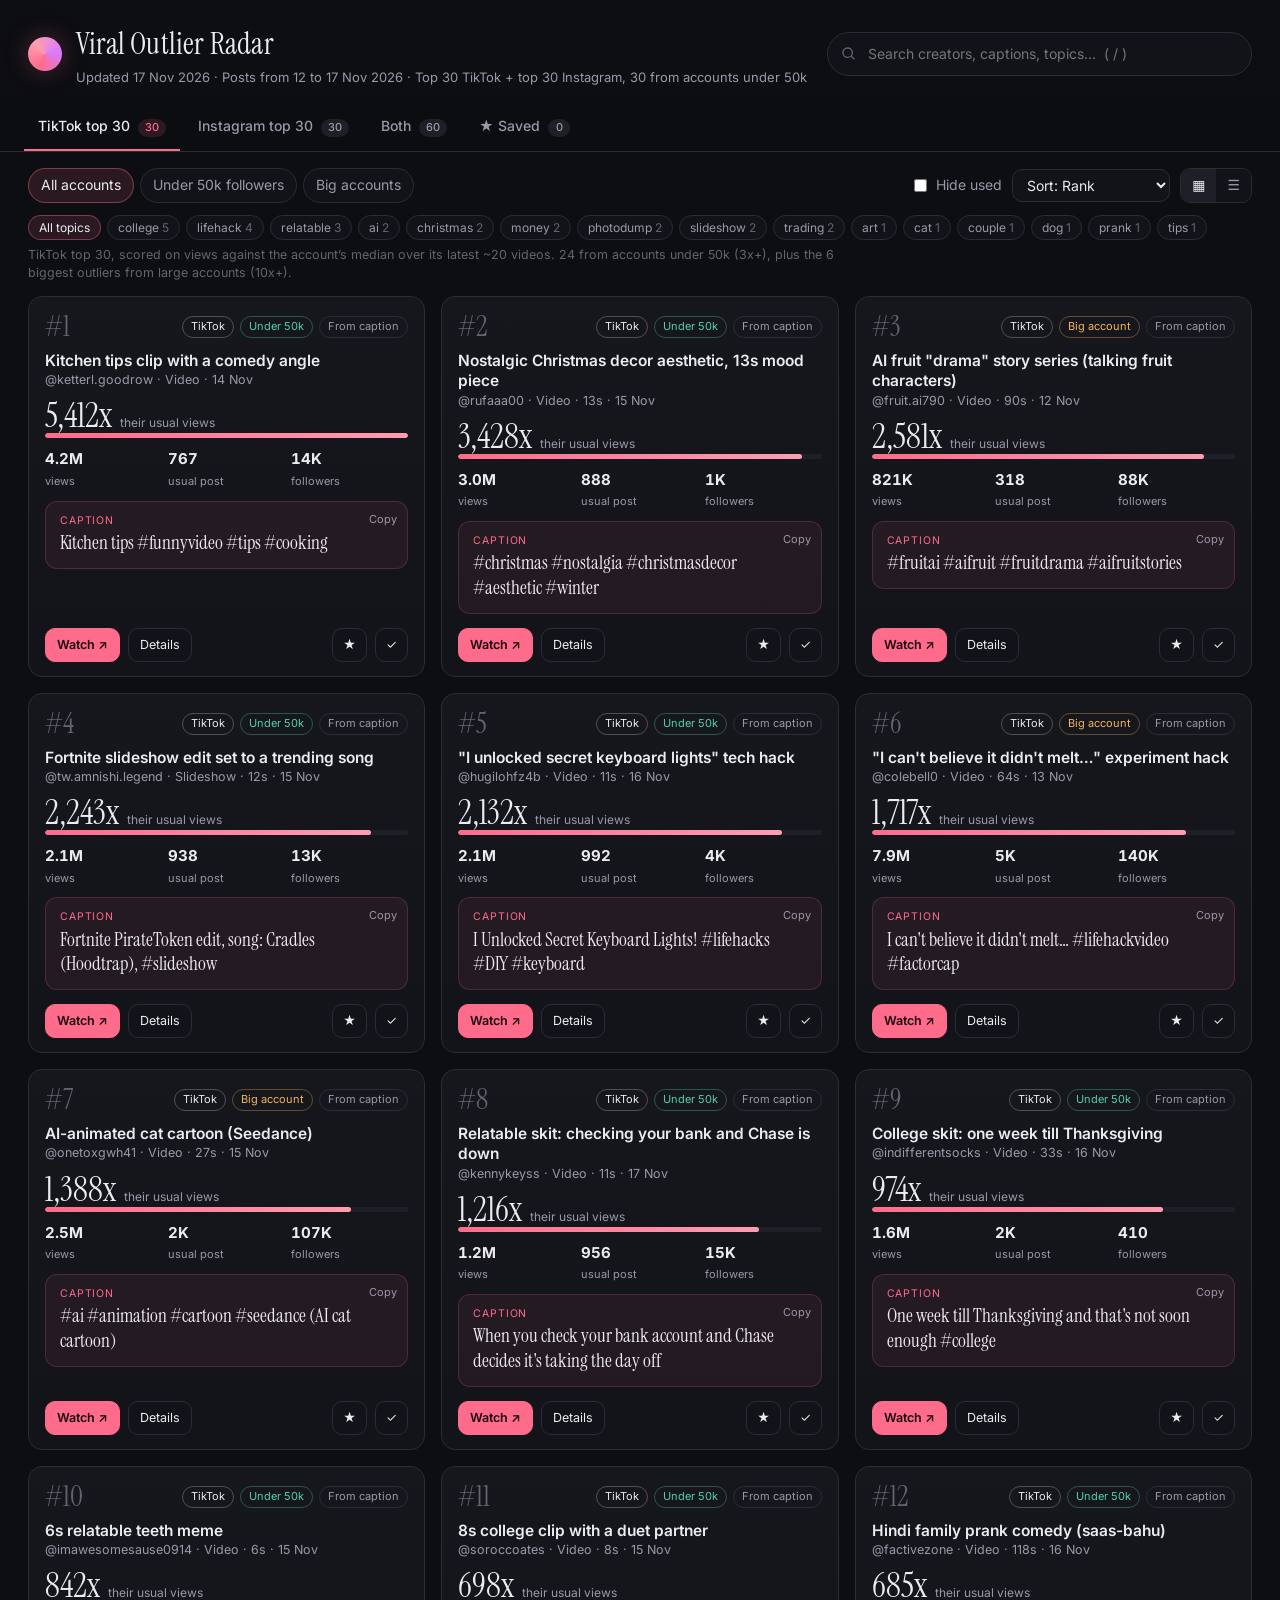
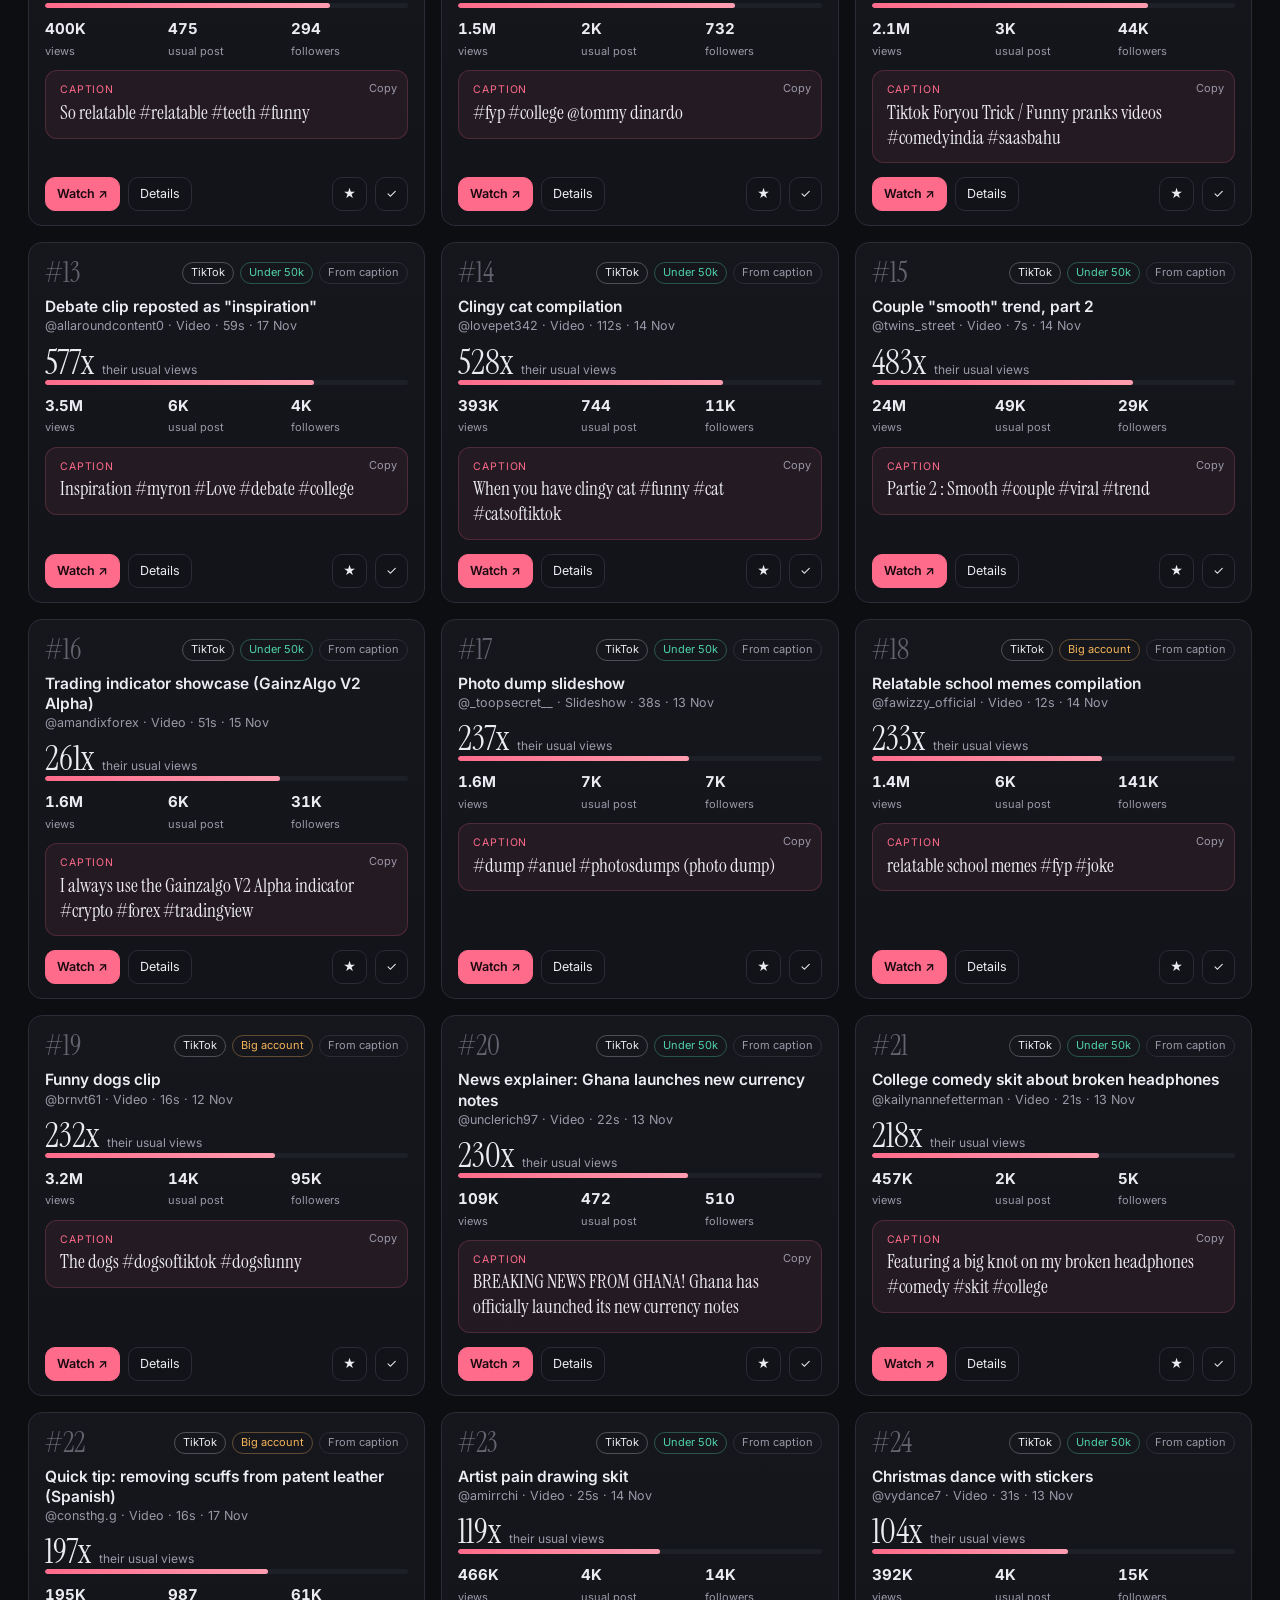
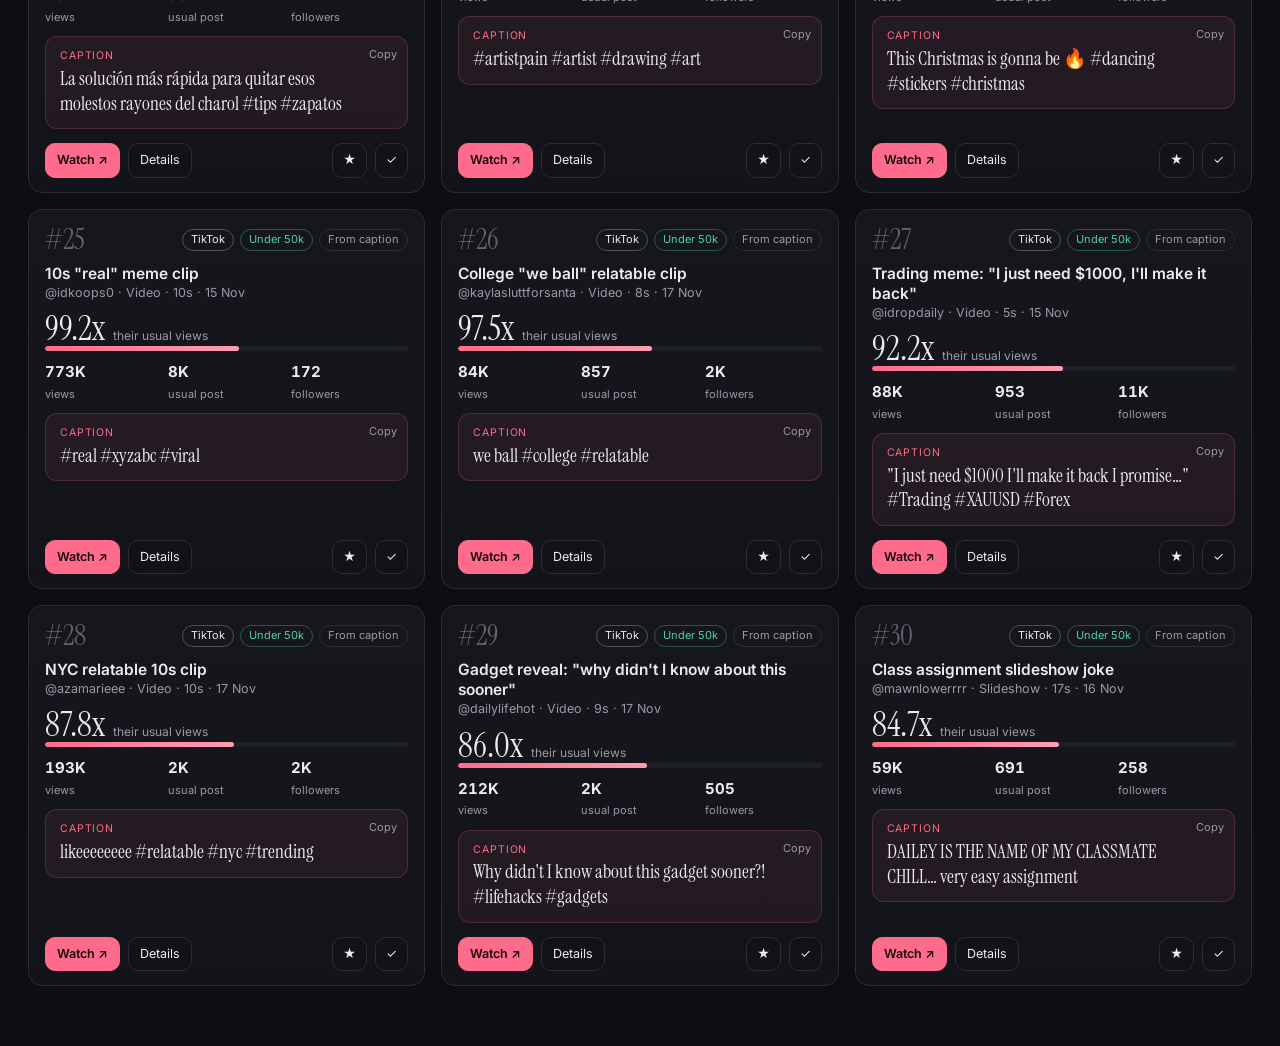
==== commit 17214cec: "Split into top 30 TikTok and top 30 Instagram Co-Authored-By: Claude Opus 5.5 <noreply@anthropic.com" ====
--- a/index.html
+++ b/index.html
@@ -24,9 +24,9 @@
 </header>
 
 <nav class="tabs" id="tabs" role="tablist">
-  <button data-tab="all" class="active">All outliers <span class="pill" id="c-all"></span></button>
-  <button data-tab="tiktok">TikTok <span class="pill" id="c-tiktok"></span></button>
-  <button data-tab="instagram">Instagram <span class="pill" id="c-instagram"></span></button>
+  <button data-tab="tiktok" class="active">TikTok top 30 <span class="pill" id="c-tiktok"></span></button>
+  <button data-tab="instagram">Instagram top 30 <span class="pill" id="c-instagram"></span></button>
+  <button data-tab="all">Both <span class="pill" id="c-all"></span></button>
   <button data-tab="saved">★ Saved <span class="pill" id="c-saved"></span></button>
 </nav>
 
@@ -34,7 +34,7 @@
   <div class="chips" id="size-chips">
     <button data-size="" class="chip on">All accounts</button>
     <button data-size="small" class="chip">Under 50k followers</button>
-    <button data-size="big" class="chip">Big accounts (10x+)</button>
+    <button data-size="big" class="chip">Big accounts</button>
   </div>
   <div class="right-controls">
     <label class="toggle"><input type="checkbox" id="hide-used"> Hide used</label>
--- a/style.css
+++ b/style.css
@@ -1,52 +1,52 @@
 :root {
-  --bg: #0b0d12;
-  --bg2: #11141b;
-  --card: #151922;
-  --card2: #1b2030;
-  --line: #262c3b;
-  --text: #e8eaf0;
-  --muted: #8b93a7;
-  --dim: #5d6478;
-  --accent: #7c9cff;
-  --accent2: #b48cff;
-  --good: #4ad6a0;
-  --warn: #f2b458;
-  --tt: #ff3b6b;
-  --ig: #e86bd4;
+  --bg: #0d0e12;
+  --bg2: #121318;
+  --card: #16171d;
+  --card2: #1e2028;
+  --line: #2a2c36;
+  --text: #ecebf2;
+  --muted: #9a99a8;
+  --dim: #64636f;
+  --accent: #ff6b8b;
+  --accent2: #ff9db0;
+  --good: #4fd1a5;
+  --warn: #f5b45a;
+  --tt: #e9e9ef;
+  --ig: #d77bff;
   --radius: 14px;
 }
 * { box-sizing: border-box; }
 [hidden] { display: none !important; }
 html, body { margin: 0; background: var(--bg); color: var(--text); font-family: Inter, system-ui, sans-serif; font-size: 14px; line-height: 1.45; }
-body { background: radial-gradient(1200px 500px at 15% -10%, #1a2340 0%, transparent 60%), radial-gradient(900px 400px at 100% 0%, #261a3d 0%, transparent 55%), var(--bg); background-attachment: fixed; min-height: 100vh; }
+body { background: var(--bg); min-height: 100vh; }
 a { color: inherit; }
 button, select, input { font: inherit; color: inherit; }
 
 /* header */
 .top { display: flex; align-items: center; justify-content: space-between; gap: 20px; padding: 22px 28px 10px; flex-wrap: wrap; }
 .brand { display: flex; align-items: center; gap: 14px; }
-.logo-dot { width: 34px; height: 34px; border-radius: 50%; background: conic-gradient(from 200deg, var(--accent), var(--accent2), var(--tt), var(--accent)); box-shadow: 0 0 24px #7c9cff55; }
+.logo-dot { width: 34px; height: 34px; border-radius: 50%; background: conic-gradient(from 200deg, var(--accent), var(--accent2), var(--ig), var(--accent)); box-shadow: 0 0 24px #ff6b8b44; }
 h1 { font-family: 'Instrument Serif', serif; font-weight: 400; font-size: 30px; margin: 0; letter-spacing: .2px; }
 .sub { margin: 2px 0 0; color: var(--muted); font-size: 13px; }
 .search-wrap { position: relative; flex: 1; max-width: 460px; min-width: 240px; }
 .search-wrap svg { position: absolute; left: 14px; top: 50%; width: 16px; height: 16px; transform: translateY(-50%); fill: var(--dim); }
 #q { width: 100%; padding: 11px 14px 11px 40px; border-radius: 999px; border: 1px solid var(--line); background: var(--bg2); outline: none; }
-#q:focus { border-color: var(--accent); box-shadow: 0 0 0 3px #7c9cff22; }
+#q:focus { border-color: var(--accent); box-shadow: 0 0 0 3px #ff6b8b22; }
 
 /* tabs */
-.tabs { display: flex; gap: 4px; padding: 8px 24px 0; border-bottom: 1px solid var(--line); overflow-x: auto; position: sticky; top: 0; z-index: 5; background: #0b0d12ee; backdrop-filter: blur(10px); }
+.tabs { display: flex; gap: 4px; padding: 8px 24px 0; border-bottom: 1px solid var(--line); overflow-x: auto; position: sticky; top: 0; z-index: 5; background: #0d0e12ee; backdrop-filter: blur(10px); }
 .tabs button { background: none; border: 0; padding: 12px 14px; color: var(--muted); cursor: pointer; border-bottom: 2px solid transparent; white-space: nowrap; font-weight: 500; }
 .tabs button:hover { color: var(--text); }
 .tabs button.active { color: var(--text); border-bottom-color: var(--accent); }
 .pill { display: inline-block; min-width: 22px; padding: 1px 7px; margin-left: 4px; border-radius: 999px; background: var(--card2); color: var(--muted); font-size: 11px; text-align: center; }
-.tabs button.active .pill { background: #7c9cff22; color: var(--accent); }
+.tabs button.active .pill { background: #ff6b8b22; color: var(--accent); }
 
 /* controls */
 .controls { display: flex; justify-content: space-between; align-items: center; gap: 12px; padding: 16px 28px 4px; flex-wrap: wrap; }
 .chips { display: flex; gap: 6px; flex-wrap: wrap; }
 .chip { border: 1px solid var(--line); background: var(--bg2); padding: 6px 12px; border-radius: 999px; cursor: pointer; color: var(--muted); }
 .chip:hover { color: var(--text); }
-.chip.on { background: #7c9cff1f; border-color: #7c9cff66; color: var(--text); }
+.chip.on { background: #ff6b8b1f; border-color: #ff6b8b66; color: var(--text); }
 .right-controls { display: flex; gap: 10px; align-items: center; flex-wrap: wrap; }
 select { background: var(--bg2); border: 1px solid var(--line); border-radius: 10px; padding: 6px 10px; cursor: pointer; }
 .toggle { display: flex; align-items: center; gap: 6px; color: var(--muted); cursor: pointer; user-select: none; }
@@ -60,28 +60,28 @@
 
 /* cards */
 .grid { display: grid; grid-template-columns: repeat(auto-fill, minmax(310px, 1fr)); gap: 16px; }
-.card { background: linear-gradient(180deg, var(--card), #12151d); border: 1px solid var(--line); border-radius: var(--radius); padding: 16px 16px 14px; display: flex; flex-direction: column; gap: 10px; position: relative; transition: border-color .15s, transform .15s; }
-.card:hover { border-color: #3a4360; }
+.card { background: linear-gradient(180deg, var(--card), #131419); border: 1px solid var(--line); border-radius: var(--radius); padding: 16px 16px 14px; display: flex; flex-direction: column; gap: 10px; position: relative; transition: border-color .15s, transform .15s; }
+.card:hover { border-color: #444756; }
 .card.used { opacity: .5; }
 .card-top { display: flex; justify-content: space-between; align-items: center; gap: 8px; }
 .rank { font-family: 'Instrument Serif', serif; font-size: 28px; color: var(--dim); line-height: 1; }
 .badges { display: flex; gap: 6px; align-items: center; flex-wrap: wrap; justify-content: flex-end; }
 .badge { font-size: 11px; padding: 2px 8px; border-radius: 999px; border: 1px solid var(--line); color: var(--muted); white-space: nowrap; }
-.badge.tt { color: var(--tt); border-color: #ff3b6b55; }
-.badge.ig { color: var(--ig); border-color: #e86bd455; }
-.badge.ok { color: var(--good); border-color: #4ad6a055; }
-.badge.warn { color: var(--warn); border-color: #f2b45855; }
-.badge.core { color: var(--accent); border-color: #7c9cff55; }
+.badge.tt { color: var(--tt); border-color: #e9e9ef44; }
+.badge.ig { color: var(--ig); border-color: #d77bff55; }
+.badge.ok { color: var(--good); border-color: #4fd1a555; }
+.badge.warn { color: var(--warn); border-color: #f5b45a55; }
+.badge.core { color: var(--warn); border-color: #f5b45a55; }
 .format { font-weight: 600; font-size: 15.5px; line-height: 1.3; }
 .creator { color: var(--muted); font-size: 12.5px; }
-.tv { position: relative; background: #7c9cff12; border: 1px solid #7c9cff33; border-radius: 12px; padding: 12px 40px 12px 14px; font-family: 'Instrument Serif', serif; font-size: 19px; line-height: 1.3; cursor: pointer; }
-.tv:hover { background: #7c9cff1c; }
+.tv { position: relative; background: #ff6b8b12; border: 1px solid #ff6b8b33; border-radius: 12px; padding: 12px 40px 12px 14px; font-family: 'Instrument Serif', serif; font-size: 19px; line-height: 1.3; cursor: pointer; }
+.tv:hover { background: #ff6b8b1c; }
 .tv .lbl { display: block; font-family: Inter, sans-serif; font-size: 10.5px; letter-spacing: .08em; text-transform: uppercase; color: var(--accent); margin-bottom: 4px; }
 .tv .copy { position: absolute; top: 10px; right: 10px; font-family: Inter, sans-serif; font-size: 11px; color: var(--muted); }
 .stats { display: grid; grid-template-columns: repeat(3, 1fr); gap: 6px; font-variant-numeric: tabular-nums; }
 .stat b { display: block; font-size: 15px; }
 .stat span { font-size: 11px; color: var(--muted); }
-.field { font-size: 13px; color: #c9cedb; }
+.field { font-size: 13px; color: #cfcdd8; }
 .field b { color: var(--text); font-weight: 600; }
 .more { display: none; flex-direction: column; gap: 8px; }
 .card.open .more { display: flex; }
@@ -89,10 +89,10 @@
 .actions .spacer { flex: 1; }
 .btn.icon { padding: 7px 10px; }
 .btn { white-space: nowrap; border: 1px solid var(--line); background: var(--bg2); border-radius: 10px; padding: 7px 11px; cursor: pointer; font-size: 12.5px; text-decoration: none; display: inline-flex; align-items: center; gap: 5px; }
-.btn:hover { border-color: #3a4360; }
-.btn.primary { background: linear-gradient(135deg, #5d7dff, #9a6bff); border-color: transparent; color: #fff; font-weight: 600; }
+.btn:hover { border-color: #444756; }
+.btn.primary { background: var(--accent); border-color: var(--accent); color: #1a0a10; font-weight: 600; }
 .btn.star.on { color: #ffd166; border-color: #ffd16666; }
-.btn.usedb.on { color: var(--good); border-color: #4ad6a066; }
+.btn.usedb.on { color: var(--good); border-color: #4fd1a566; }
 
 /* list / table */
 .tbl-wrap { overflow-x: auto; border: 1px solid var(--line); border-radius: var(--radius); background: var(--card); }
@@ -137,3 +137,5 @@
 .cmp-row .bar i { display: block; height: 100%; border-radius: 999px; }
 tr.usedrow td { opacity: .5; }
 @media (max-width: 640px) { .topics { padding-left: 14px; padding-right: 14px; } }
+
+.badge.muted { color: var(--muted); }
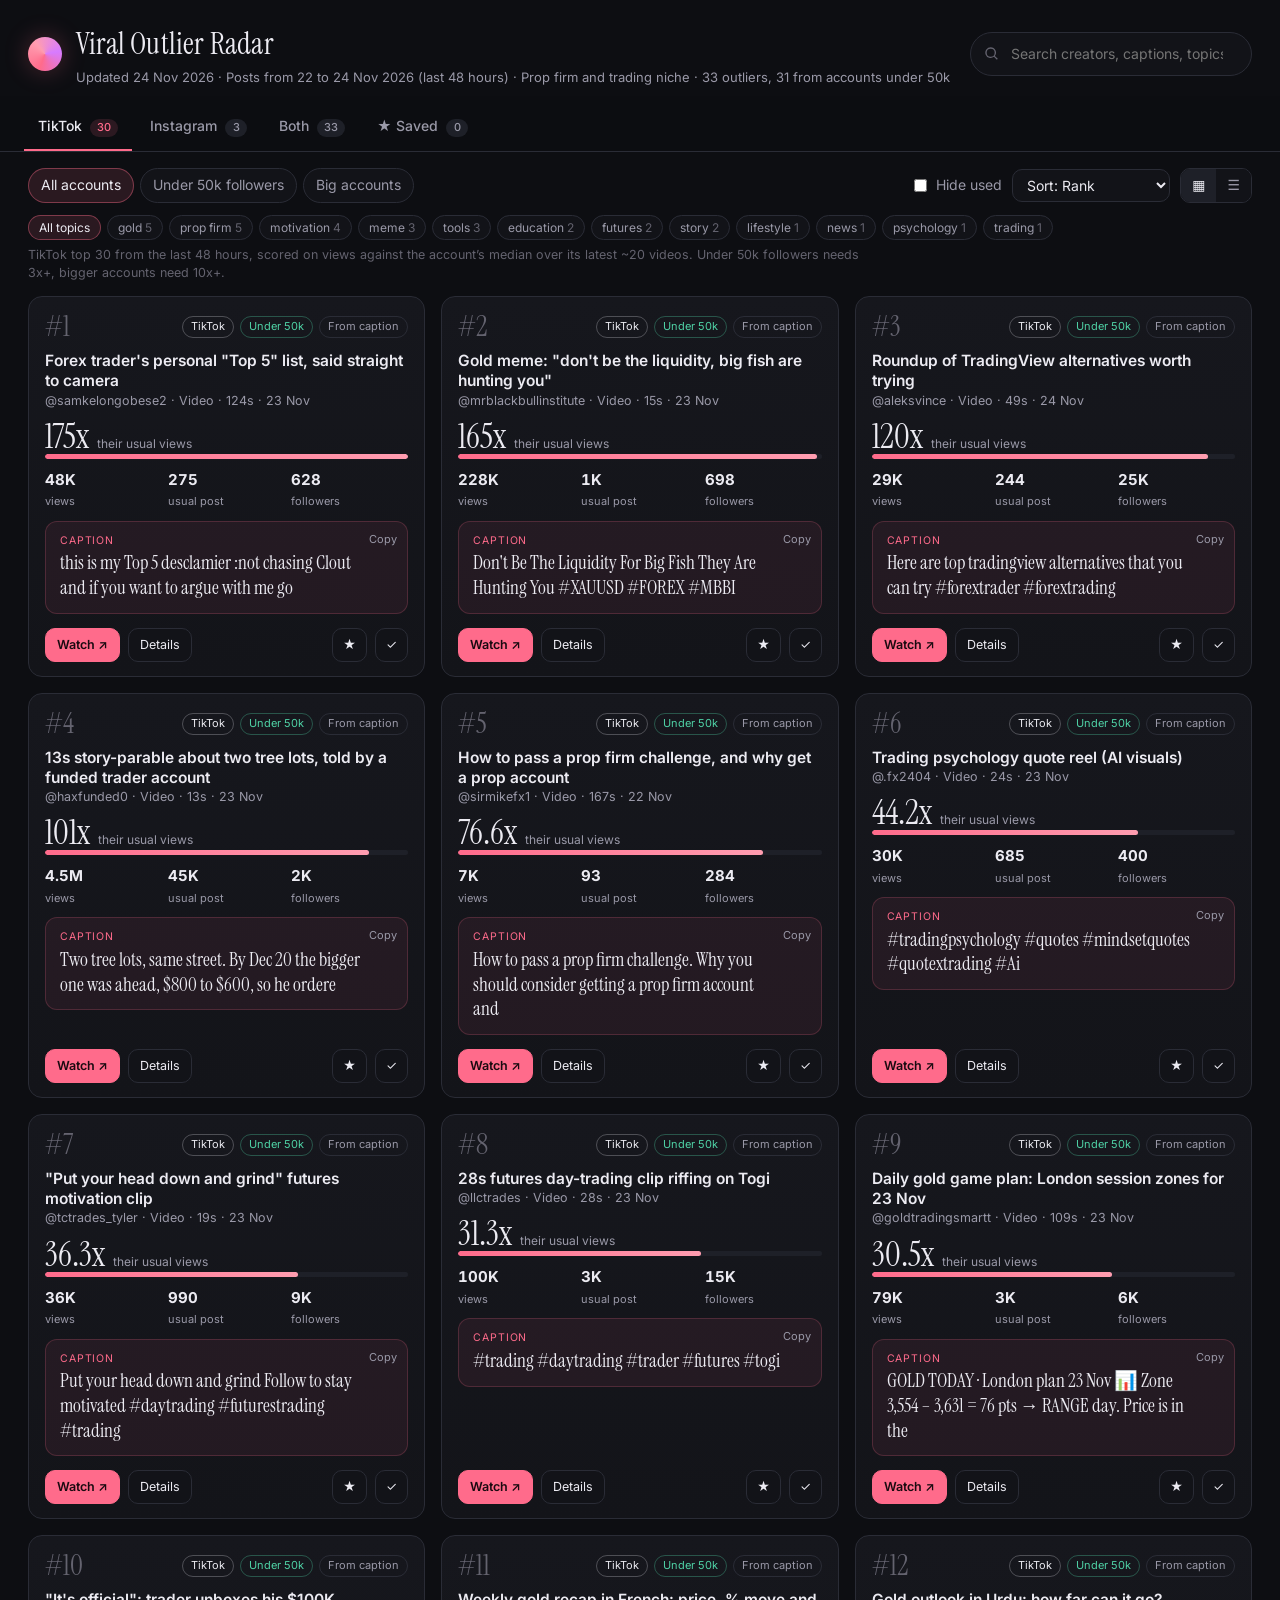
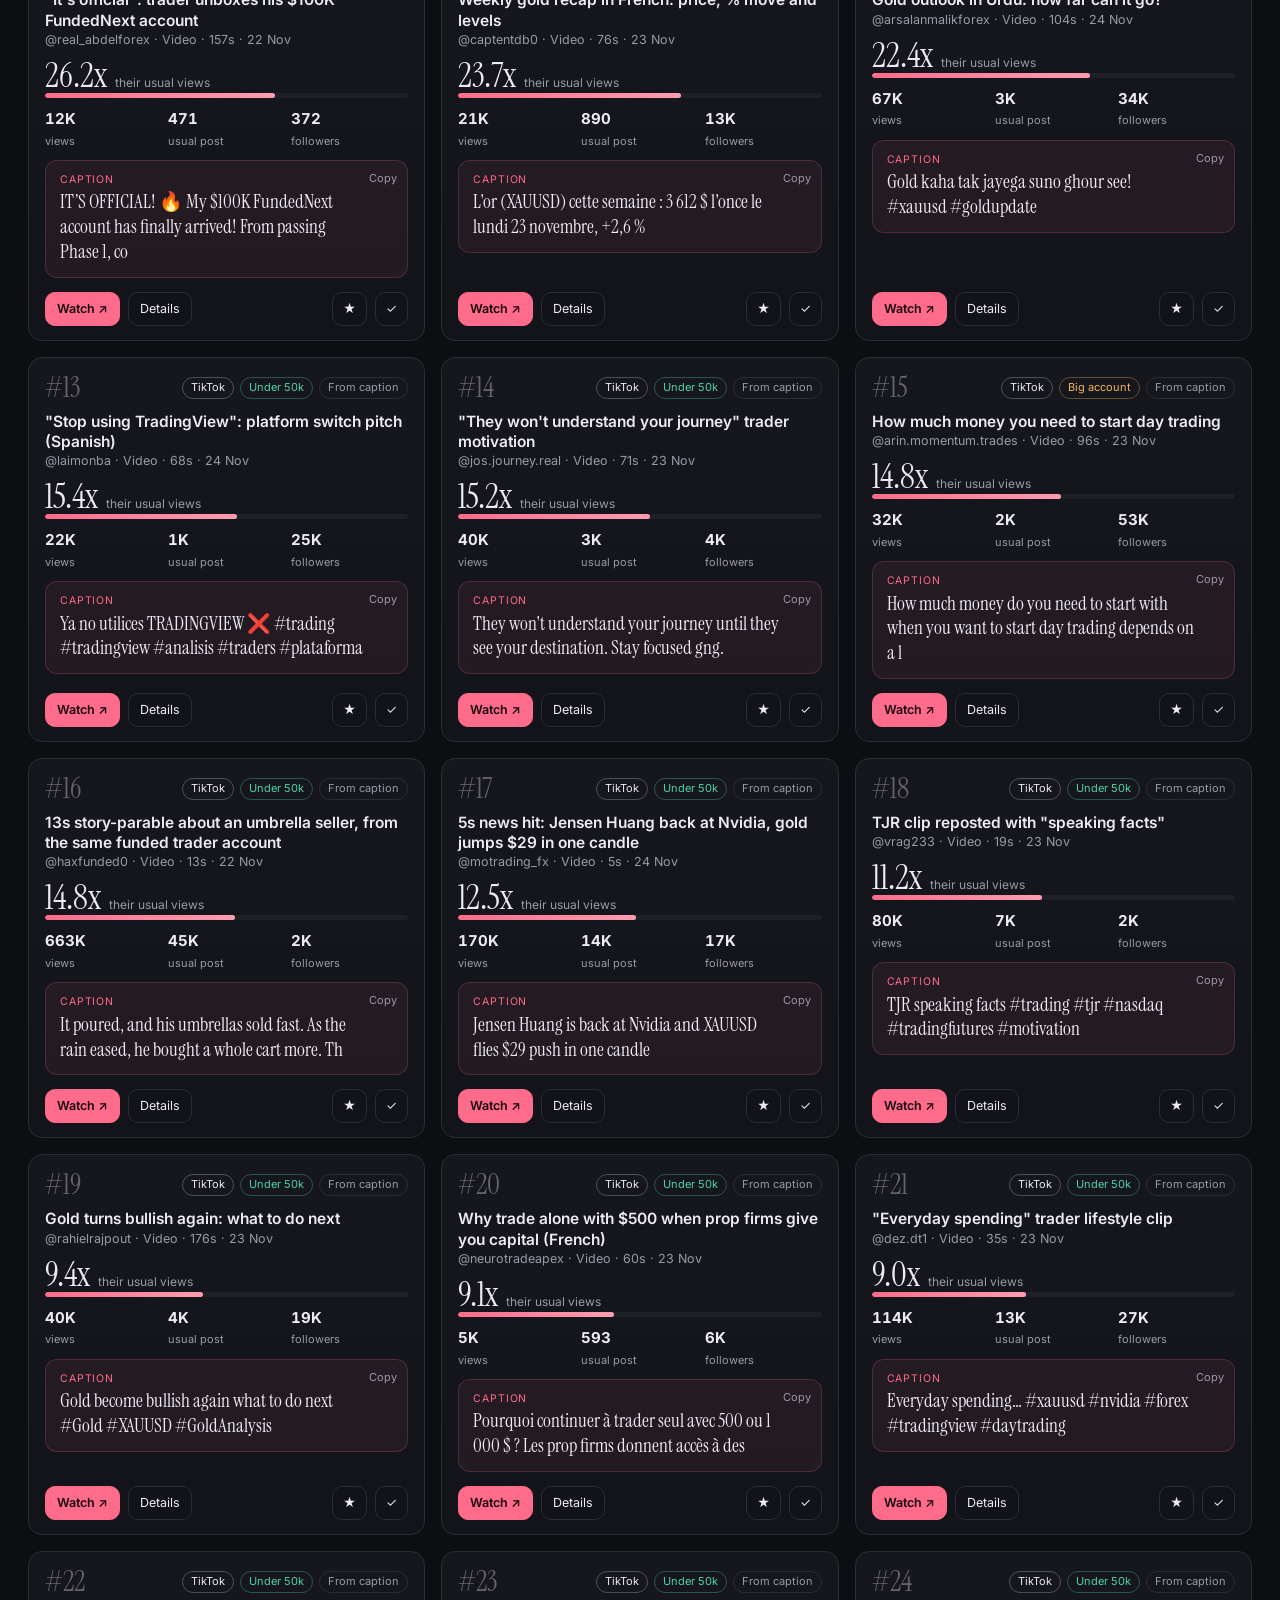
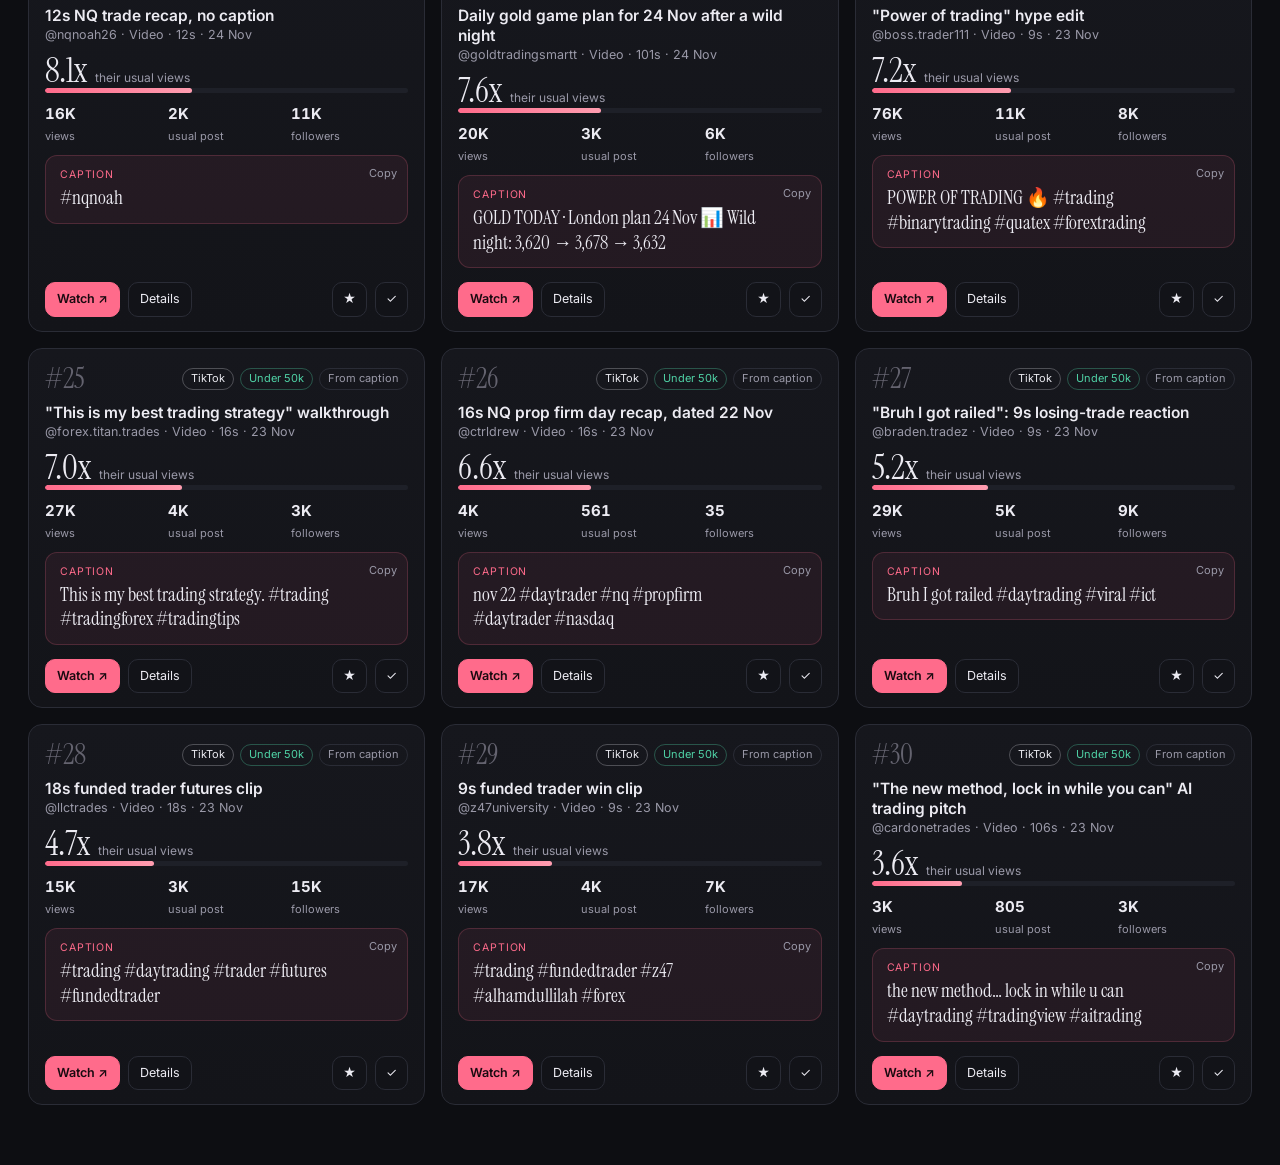
==== commit c0ccf9e4: "Fresh 48h prop firm scan; remove posts older than 5 days Co-Authored-By: Claude Opus 5.5 <noreply@an" ====
--- a/index.html
+++ b/index.html
@@ -24,8 +24,8 @@
 </header>
 
 <nav class="tabs" id="tabs" role="tablist">
-  <button data-tab="tiktok" class="active">TikTok top 30 <span class="pill" id="c-tiktok"></span></button>
-  <button data-tab="instagram">Instagram top 30 <span class="pill" id="c-instagram"></span></button>
+  <button data-tab="tiktok" class="active">TikTok <span class="pill" id="c-tiktok"></span></button>
+  <button data-tab="instagram">Instagram <span class="pill" id="c-instagram"></span></button>
   <button data-tab="all">Both <span class="pill" id="c-all"></span></button>
   <button data-tab="saved">★ Saved <span class="pill" id="c-saved"></span></button>
 </nav>
